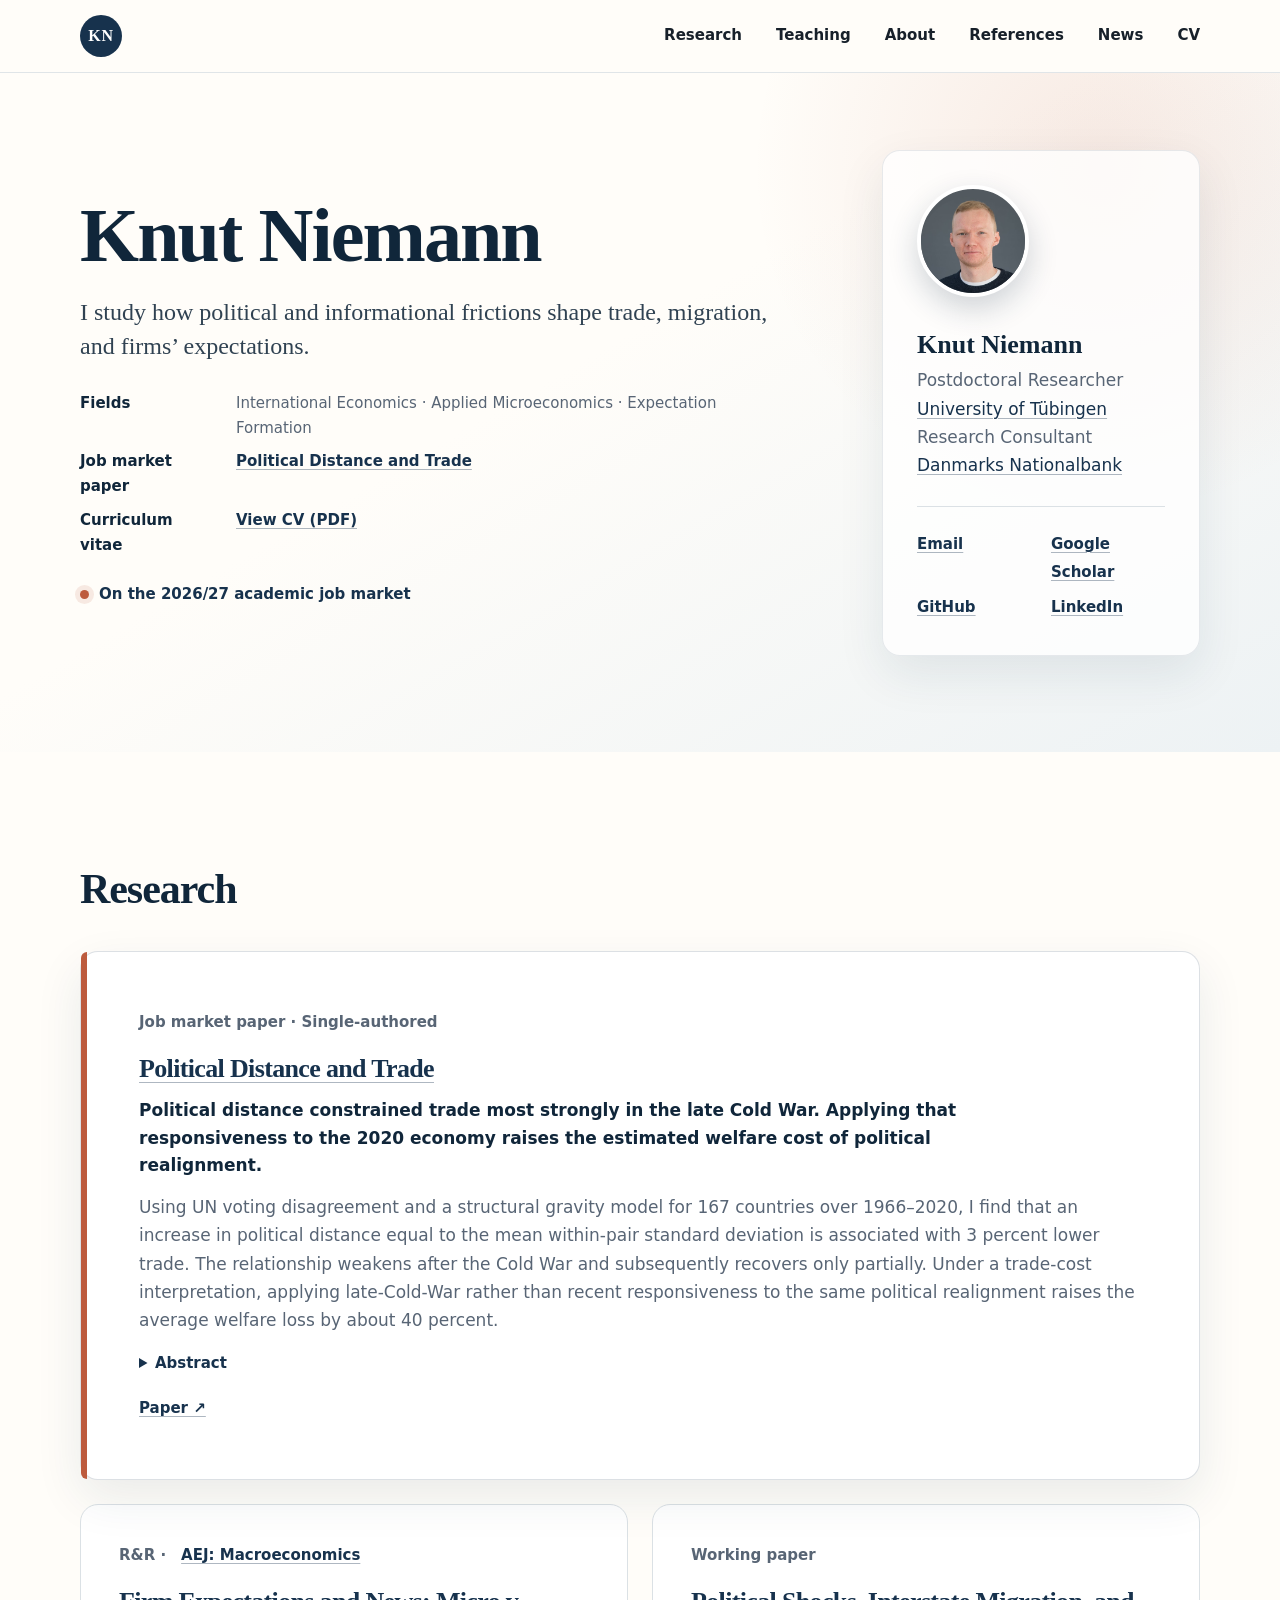
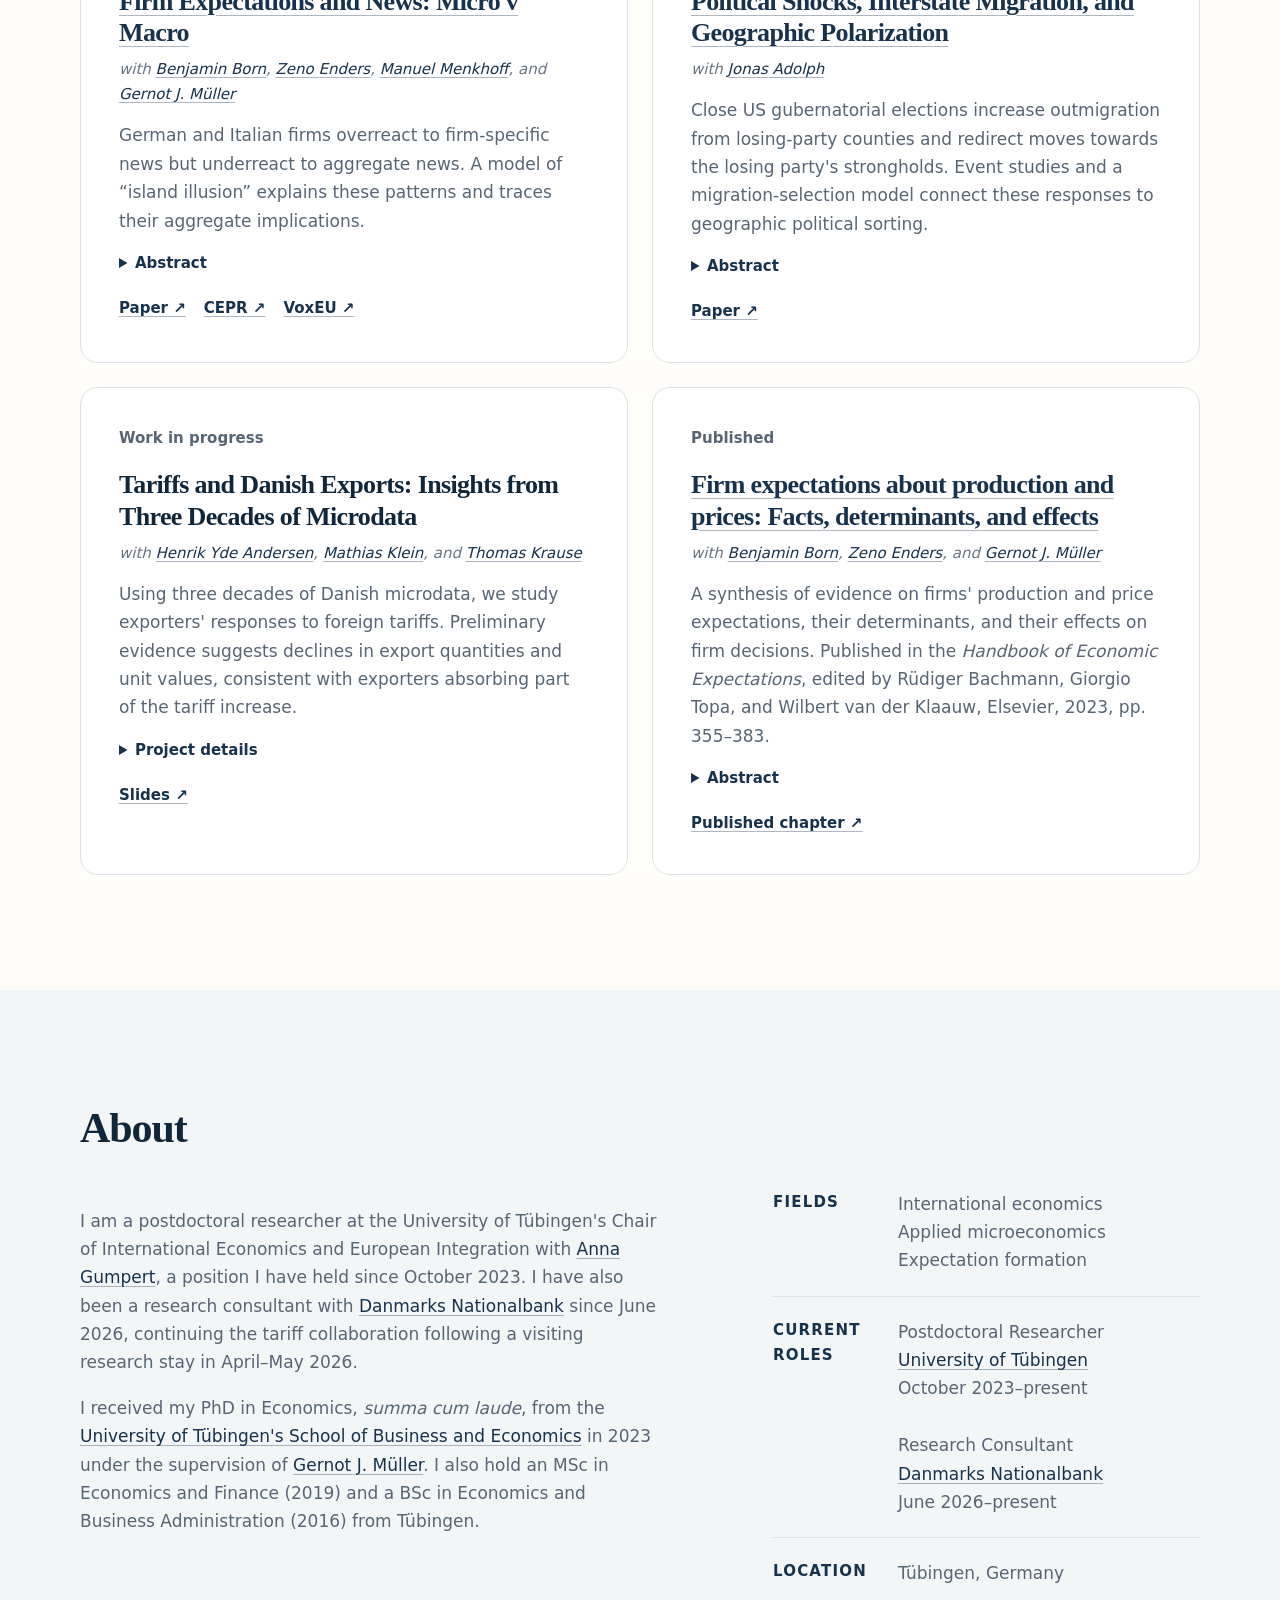
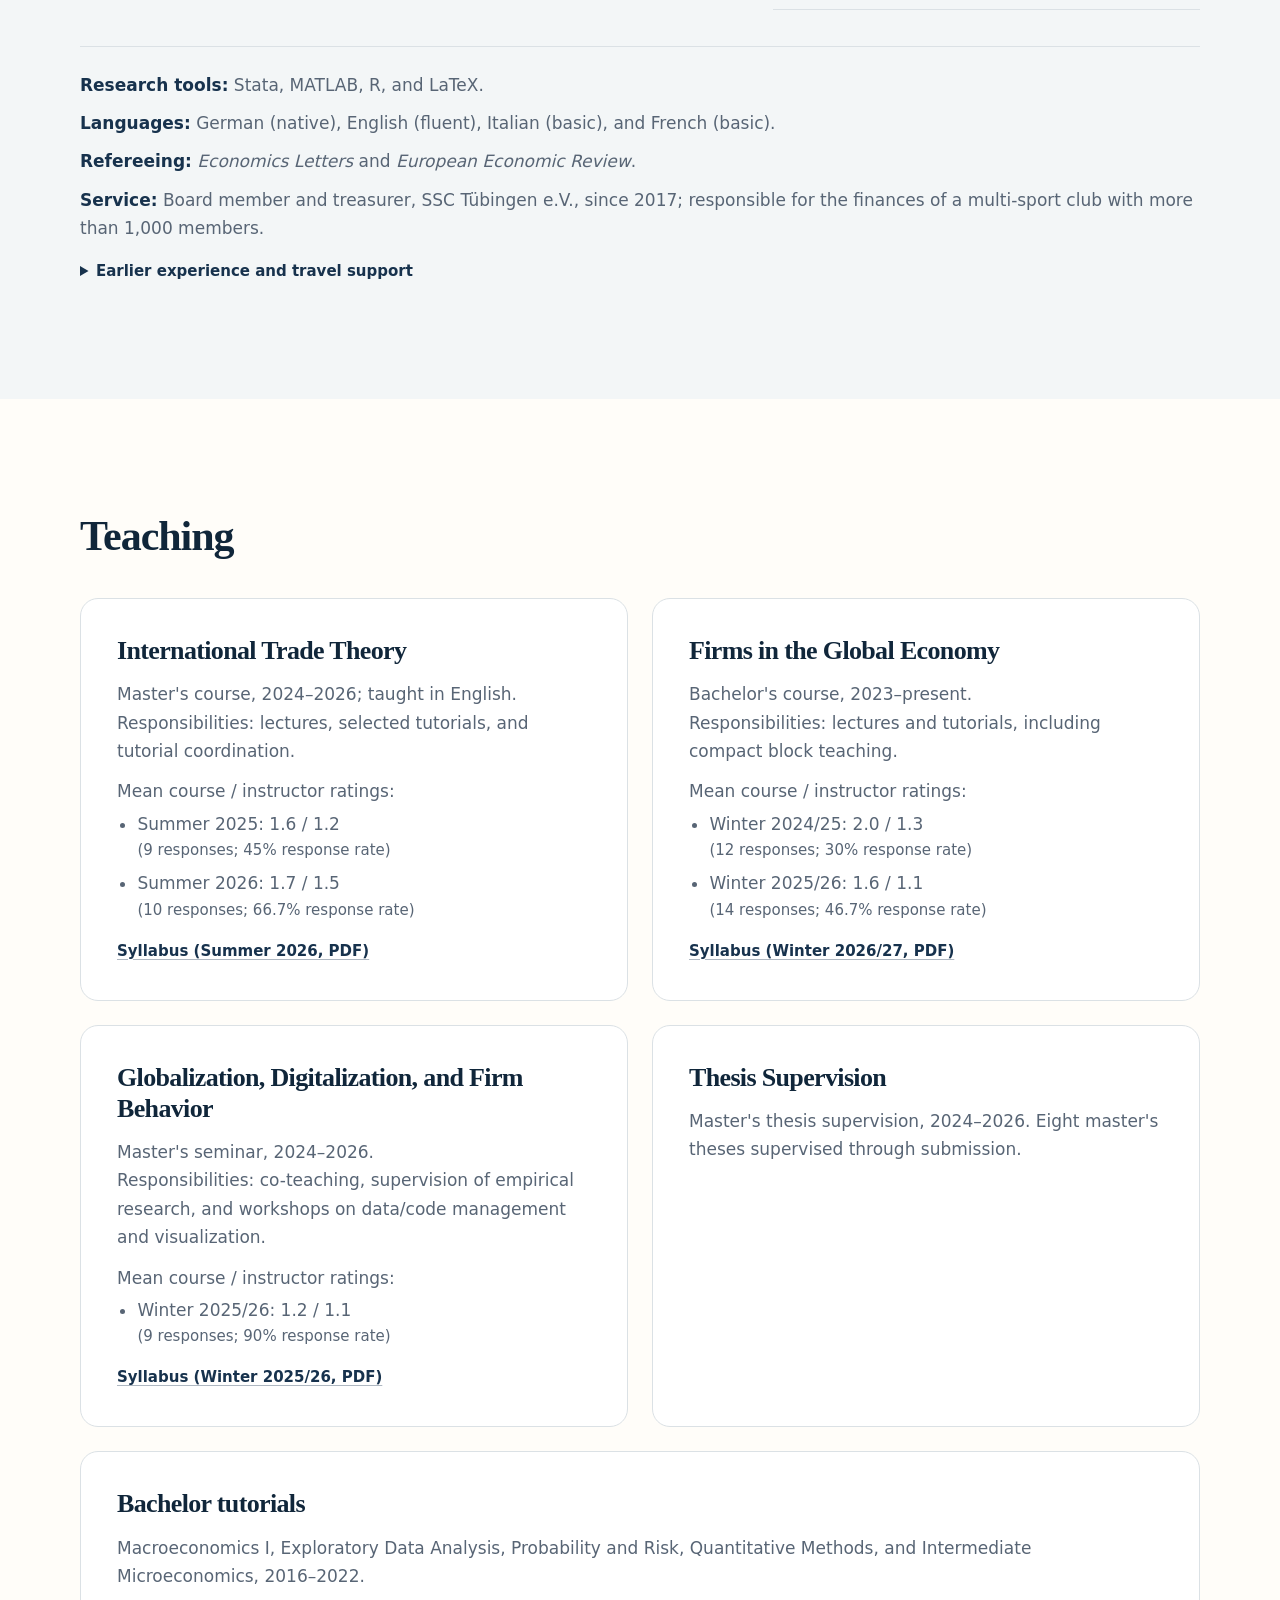
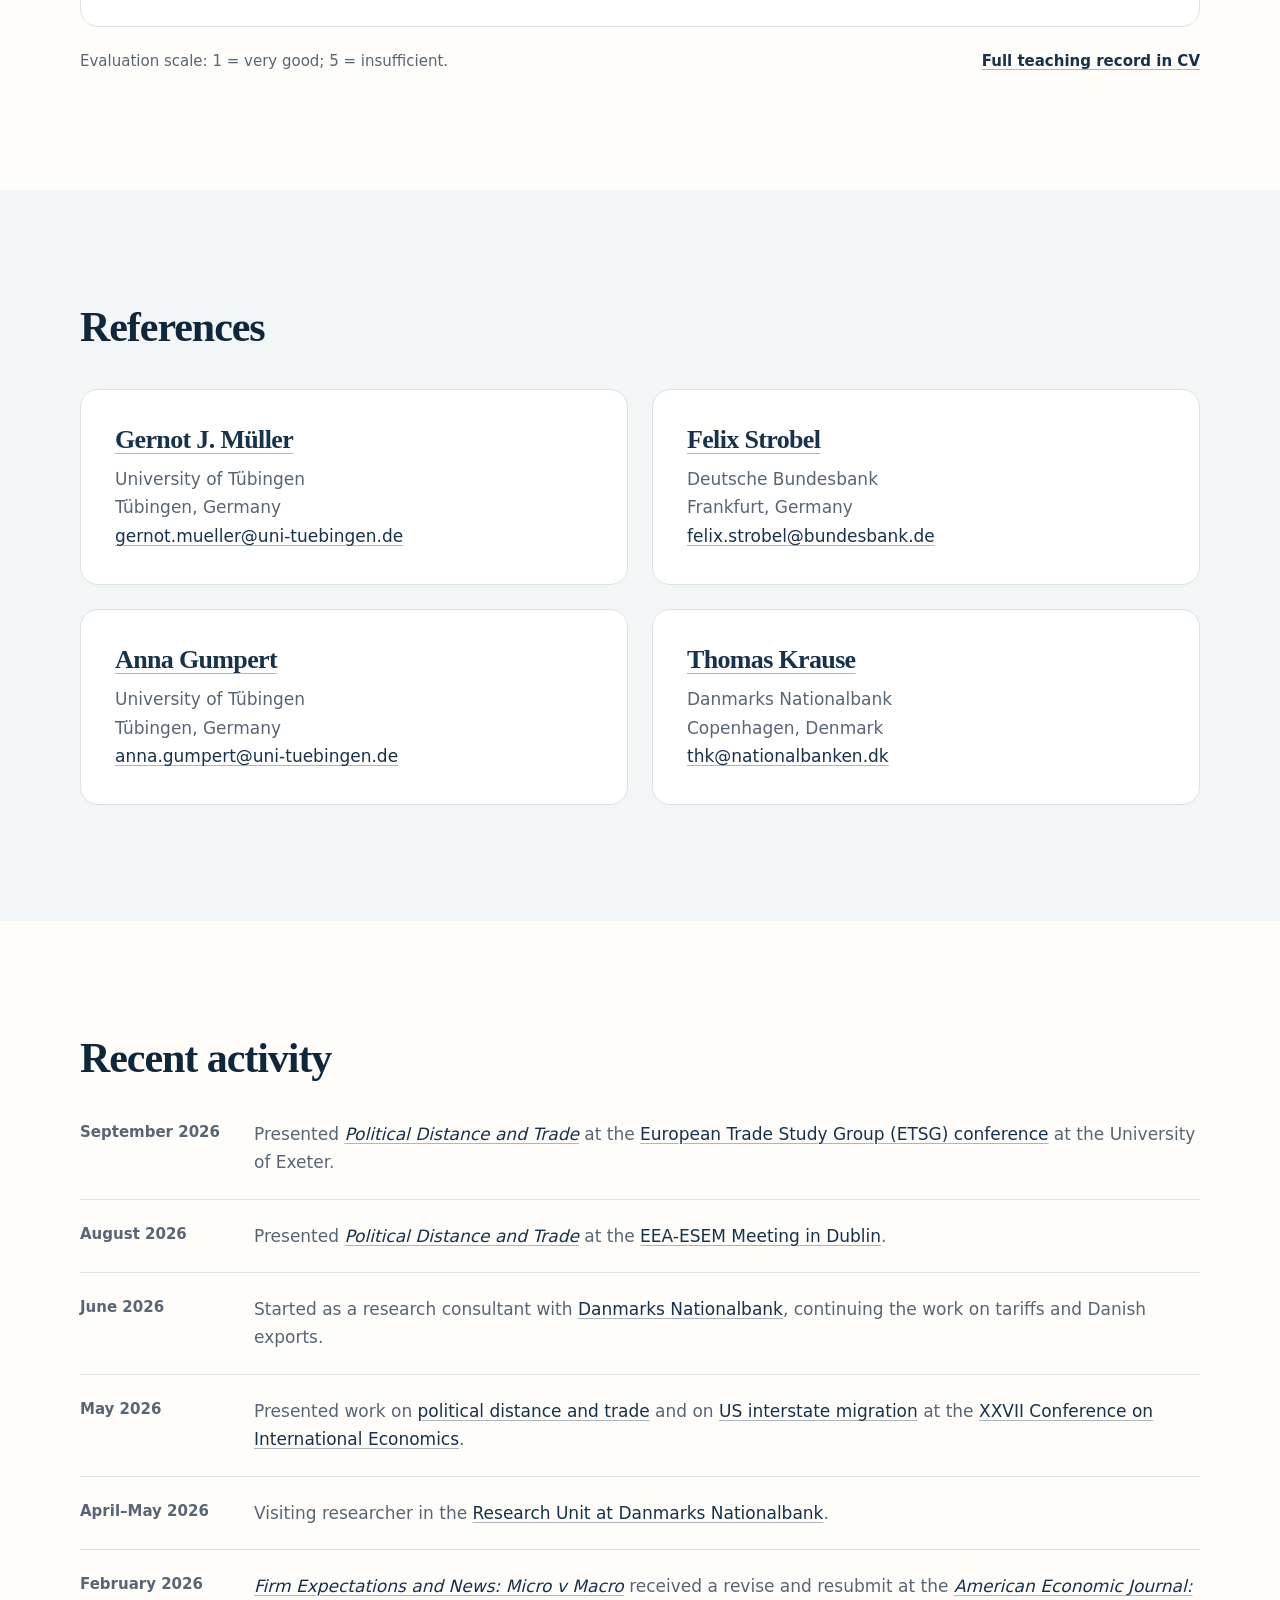
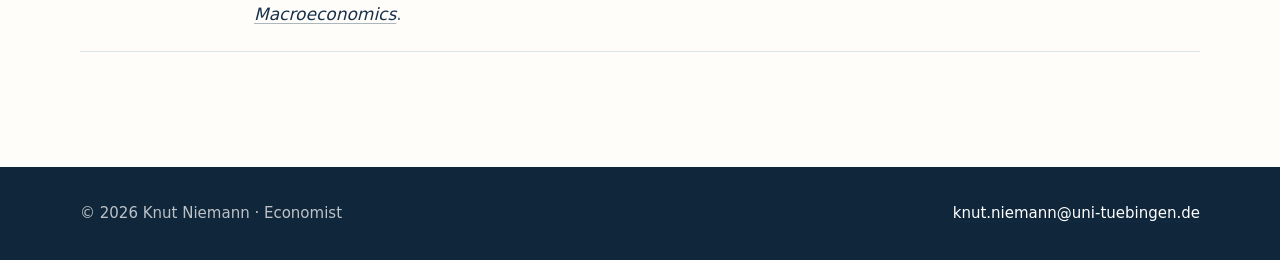
==== index.html @ 31305e12 "Unify body and secondary typography and soften heading scale" ====
<!doctype html>
<html lang="en">
<head>
  <meta charset="utf-8">
  <meta name="viewport" content="width=device-width, initial-scale=1">
  <meta name="description" content="Knut Niemann is an economist on the 2026/27 academic job market, working on international economics, applied microeconomics, and expectation formation.">
  <meta name="author" content="Knut Niemann">
  <meta name="theme-color" content="#17324d">
  <meta property="og:title" content="Knut Niemann — Economist">
  <meta property="og:description" content="Research in international economics, applied microeconomics, and expectation formation.">
  <meta property="og:type" content="website">
  <meta property="og:url" content="https://knutniemann.github.io/">
  <meta property="og:image" content="https://knutniemann.github.io/assets/portrait.jpg">
  <link rel="canonical" href="https://knutniemann.github.io/">
  <link rel="icon" href="assets/favicon.svg" type="image/svg+xml">
  <link rel="stylesheet" href="assets/styles.css?v=20261111-3">
  <title>Knut Niemann — Economist</title>
  <script type="application/ld+json">
  {
    "@context": "https://schema.org",
    "@type": "Person",
    "name": "Knut Niemann",
    "url": "https://knutniemann.github.io/",
    "image": "https://knutniemann.github.io/assets/portrait.jpg",
    "email": "mailto:knut.niemann@uni-tuebingen.de",
    "jobTitle": ["Postdoctoral Researcher in Economics", "Research Consultant"],
    "affiliation": [
      {
        "@type": "Organization",
        "name": "International Economics and European Integration, University of Tübingen",
        "url": "https://uni-tuebingen.de/fakultaeten/wirtschafts-und-sozialwissenschaftliche-fakultaet/faecher/fachbereich-wirtschaftswissenschaft/wirtschaftswissenschaft/lehrstuehle/volkswirtschaftslehre/international-economics-and-european-integration/home/"
      },
      {
        "@type": "Organization",
        "name": "Danmarks Nationalbank",
        "url": "https://www.nationalbanken.dk/en/research"
      }
    ],
    "sameAs": [
      "https://github.com/knutniemann",
      "https://scholar.google.de/citations?hl=en&user=AN74gNwAAAAJ",
      "https://www.linkedin.com/in/knut-niemann/"
    ]
  }
  </script>
</head>
<body>
  <a class="skip-link" href="#main">Skip to content</a>
  <header class="site-header">
    <div class="shell header-inner">
      <a class="wordmark" href="#top" aria-label="Knut Niemann, home">KN</a>
      <nav aria-label="Primary navigation">
        <a href="#research">Research</a>
        <a href="#teaching">Teaching</a>
        <a class="nav-secondary" href="#about">About</a>
        <a href="#references">References</a>
        <a class="nav-secondary" href="#news">News</a>
        <a href="files/Knut_Niemann_CV.pdf">CV</a>
      </nav>
    </div>
  </header>

  <main id="main">
    <section class="hero" id="top">
      <div class="shell hero-grid">
        <div class="hero-copy">
          <h1>Knut Niemann</h1>
          <p class="lead">I study how political and informational frictions shape trade, migration, and firms’ expectations.</p>
          <dl class="hero-details">
            <div><dt>Fields</dt><dd>International Economics · Applied Microeconomics · Expectation Formation</dd></div>
            <div><dt>Job market paper</dt><dd><a href="files/Political_Distance_and_Trade.pdf">Political Distance and Trade</a></dd></div>
            <div><dt>Curriculum vitae</dt><dd><a href="files/Knut_Niemann_CV.pdf">View CV (PDF)</a></dd></div>
          </dl>
          <p class="market-note"><span aria-hidden="true"></span> On the 2026/27 academic job market</p>
        </div>
        <aside class="contact-card" aria-label="Contact details">
          <img class="profile-photo" src="assets/portrait.jpg" alt="Portrait of Knut Niemann" width="1200" height="659">
          <div>
            <p class="contact-title">Knut Niemann</p>
            <p>Postdoctoral Researcher<br><a href="https://uni-tuebingen.de/en/">University of Tübingen</a><br>Research Consultant<br><a href="https://www.nationalbanken.dk/en/research">Danmarks Nationalbank</a></p>
          </div>
          <ul class="contact-links">
            <li><a href="mailto:knut.niemann@uni-tuebingen.de">Email</a></li>
            <li><a href="https://scholar.google.de/citations?hl=en&amp;user=AN74gNwAAAAJ">Google Scholar</a></li>
            <li><a href="https://github.com/knutniemann">GitHub</a></li>
            <li><a href="https://www.linkedin.com/in/knut-niemann/">LinkedIn</a></li>
          </ul>
        </aside>
      </div>
    </section>

    <section class="section" id="research">
      <div class="shell">
        <div class="section-heading">
          <h2>Research</h2>
        </div>
        <article class="paper paper-featured">
          <div class="paper-meta">Job market paper · Single-authored</div>
          <h3><a href="files/Political_Distance_and_Trade.pdf">Political Distance and Trade</a></h3>
          <p class="paper-result">Political distance constrained trade most strongly in the late Cold War. Applying that responsiveness to the 2020 economy raises the estimated welfare cost of political realignment.</p>
          <p>Using UN voting disagreement and a structural gravity model for 167 countries over 1966–2020, I find that an increase in political distance equal to the mean within-pair standard deviation is associated with 3 percent lower trade. The relationship weakens after the Cold War and subsequently recovers only partially. Under a trade-cost interpretation, applying late-Cold-War rather than recent responsiveness to the same political realignment raises the average welfare loss by about 40 percent.</p>
          <details class="paper-abstract">
            <summary>Abstract</summary>
            <p>Amid geopolitical tensions, I quantify how much political distance reduces trade and whether it depends on the geopolitical environment. Measuring political distance by UN General Assembly voting disagreement, I estimate a structural gravity model for 167 countries over 1966–2020. A one-standard-deviation increase in political distance within a country pair is associated with 3 percent lower trade, a quarter of a regional trade agreement's effect. This response is delayed rather than anticipatory, consistent with a causal interpretation. The responsiveness peaked in the late Cold War, was weak and insignificant during 1995–2007, and strengthened again by 2016–2020 without reaching its peak. Under a trade-cost interpretation, I assess the welfare effects of continued political realignment by imposing 1962 political distances in 2020. This brings some countries closer and pushes others apart. With 2016–2020 trade responsiveness, average welfare is half a percent lower; all else equal, late-Cold-War responsiveness increases the loss by almost half.</p>
          </details>
          <div class="paper-links">
            <a href="files/Political_Distance_and_Trade.pdf">Paper</a>
          </div>
        </article>
        <div class="paper-grid">
          <article class="paper">
            <div class="paper-meta">R&amp;R · <a href="https://www.aeaweb.org/journals/mac">AEJ: Macroeconomics</a></div>
            <h3><a href="files/Firm_Expectations_and_News_Micro_v_Macro.pdf">Firm Expectations and News: Micro v Macro</a></h3>
            <p class="coauthors">with <a href="https://www.benjaminborn.de/">Benjamin Born</a>, <a href="https://www.awi.uni-heidelberg.de/de/professuren/wirtschaftspolitik/team/prof-dr-zeno-enders">Zeno Enders</a>, <a href="https://sites.google.com/view/manuelmenkhoff">Manuel Menkhoff</a>, and <a href="https://sites.google.com/site/muellergernot">Gernot J. Müller</a></p>
            <p>German and Italian firms overreact to firm-specific news but underreact to aggregate news. A model of “island illusion” explains these patterns and traces their aggregate implications.</p>
            <details class="paper-abstract">
              <summary>Abstract</summary>
              <p>To shed light on the expectation formation of firms, we use firm-level data and examine how expectations adjust to news. We classify news as either micro (firm-specific developments) or macro (information about the aggregate economy). Analyzing survey data from Italian and German firms, we consistently find that expectations overreact to micro news but underreact to macro news. Our empirical specification is based on a stylized model of ‘island illusion,’ because of which firms systematically underestimate the importance of aggregate developments for their own performance. This illusion has aggregate implications, which we derive by embedding it into the canonical noisy-information model.</p>
            </details>
            <div class="paper-links">
              <a href="files/Firm_Expectations_and_News_Micro_v_Macro.pdf">Paper</a>
              <a href="https://cepr.org/publications/dp17768">CEPR</a>
              <a href="https://cepr.org/voxeu/columns/island-illusion-how-firms-react-news">VoxEU</a>
            </div>
          </article>
          <article class="paper">
            <div class="paper-meta">Working paper</div>
            <h3><a href="files/Political_Shocks_Interstate_Migration_and_Geographic_Polarization.pdf">Political Shocks, Interstate Migration, and Geographic Polarization</a></h3>
            <p class="coauthors">with <a href="https://uni-tuebingen.de/fakultaeten/wirtschafts-und-sozialwissenschaftliche-fakultaet/faecher/fachbereich-wirtschaftswissenschaft/wirtschaftswissenschaft/lehrstuehle/volkswirtschaftslehre/international-macroeconomics-and-finance/team/">Jonas Adolph</a></p>
            <p>Close US gubernatorial elections increase outmigration from losing-party counties and redirect moves towards the losing party's strongholds. Event studies and a migration-selection model connect these responses to geographic political sorting.</p>
            <details class="paper-abstract">
              <summary>Abstract</summary>
              <p>Geographic political sorting has intensified in the United States, raising the question whether political events shape internal migration in ways that reinforce it. Combining annual county-to-county Internal Revenue Service migration flows with 45 U.S. gubernatorial elections decided by less than five percentage points between 1994 and 2014, we compare locally losing and winning counties in stacked event studies. During the first five post-election years, outmigration from losing counties rises by 3.21 percent relative to winning counties. Conditional on total departures and destination shocks, migration from losing counties shifts by 4.02 percent toward strongholds of the losing party relative to winner-party strongholds. The increase in outmigration is concentrated in races with large candidate-ideology gaps, consistent with larger political shocks moving more residents across the migration threshold. A migration-selection model rationalizes both margins, while gravity estimates showing less migration between politically distant states provide corroborating evidence. Together, the results show that political events can redirect internal migration in a direction consistent with greater geographic sorting.</p>
            </details>
            <div class="paper-links"><a href="files/Political_Shocks_Interstate_Migration_and_Geographic_Polarization.pdf">Paper</a></div>
          </article>
          <article class="paper">
            <div class="paper-meta">Work in progress</div>
            <h3>Tariffs and Danish Exports: Insights from Three Decades of Microdata</h3>
            <p class="coauthors">with <a href="https://sites.google.com/view/henrikydeandersen/home">Henrik Yde Andersen</a>, <a href="https://sites.google.com/site/mathiaswklein/home">Mathias Klein</a>, and <a href="https://sites.google.com/site/thomaskrauseresearch/">Thomas Krause</a></p>
            <p>Using three decades of Danish microdata, we study exporters' responses to foreign tariffs. Preliminary evidence suggests declines in export quantities and unit values, consistent with exporters absorbing part of the tariff increase.</p>
            <details class="paper-abstract">
              <summary>Project details</summary>
              <p>How do exporters in a small open economy respond to foreign tariff changes? We link Danish customs records, firm balance sheets, and destination-specific tariffs from 1993 to 2021. Comparing the same firm's exports of a product across destinations, we use local projections to trace adjustments in export revenues, quantities, and unit values. Preliminary results suggest that higher foreign tariffs reduce both quantities and export unit values, consistent with exporters absorbing part of the tariff increase. We also examine employment, investment, and destination diversification, with initial evidence pointing to limited domestic adjustment and possible expansion into additional markets.</p>
            </details>
            <div class="paper-links"><a href="files/Tariffs_and_Danish_Exports_Slides.pdf">Slides</a></div>
          </article>
          <article class="paper">
            <div class="paper-meta">Published</div>
            <h3><a href="https://www.sciencedirect.com/science/chapter/edited-volume/abs/pii/B9780128229279000197">Firm expectations about production and prices: Facts, determinants, and effects</a></h3>
            <p class="coauthors">with <a href="https://www.benjaminborn.de/">Benjamin Born</a>, <a href="https://www.awi.uni-heidelberg.de/de/professuren/wirtschaftspolitik/team/prof-dr-zeno-enders">Zeno Enders</a>, and <a href="https://sites.google.com/site/muellergernot">Gernot J. Müller</a></p>
            <p>A synthesis of evidence on firms' production and price expectations, their determinants, and their effects on firm decisions. Published in the <em>Handbook of Economic Expectations</em>, edited by Rüdiger Bachmann, Giorgio Topa, and Wilbert van der Klaauw, Elsevier, 2023, pp. 355–383.</p>
            <details class="paper-abstract">
              <summary>Abstract</summary>
              <p>This chapter revisits survey evidence about firm expectations, with a particular focus on firms' production and prices. We aim at synthesizing the evidence established on the basis of various firm surveys from different countries. We complement our discussion of existing work with new evidence based on the ifo Survey of German firms. This allows us, first, to put together five stylized facts regarding firm expectations and expectation errors. In addition, we present new evidence regarding the stickiness of firm expectations. Second, we use the same data set to revisit key results regarding the formation of firm expectations. Firm expectations react strongly to firm-specific developments, whereas aggregate variables are less important. Third, we summarize the evidence on how firm expectations drive firm decisions.</p>
            </details>
            <div class="paper-links"><a href="https://www.sciencedirect.com/science/chapter/edited-volume/abs/pii/B9780128229279000197">Published chapter</a></div>
          </article>
        </div>
      </div>
    </section>

    <section class="section section-tinted" id="about">
      <div class="shell">
        <div class="section-heading">
          <h2>About</h2>
        </div>
        <div class="about-grid">
          <div>
            <p>I am a postdoctoral researcher at the University of Tübingen's Chair of International Economics and European Integration with <a href="https://annagumpert.wordpress.com/">Anna Gumpert</a>, a position I have held since October 2023. I have also been a research consultant with <a href="https://www.nationalbanken.dk/en/research">Danmarks Nationalbank</a> since June 2026, continuing the tariff collaboration following a visiting research stay in April–May 2026.</p>
            <p>I received my PhD in Economics, <em>summa cum laude</em>, from the <a href="https://uni-tuebingen.de/en/faculties/faculty-of-economics-and-social-sciences/subjects/school-of-business-and-economics/school-of-business-and-economics/business-and-economics/">University of Tübingen's School of Business and Economics</a> in 2023 under the supervision of <a href="https://sites.google.com/site/muellergernot">Gernot J. Müller</a>. I also hold an MSc in Economics and Finance (2019) and a BSc in Economics and Business Administration (2016) from Tübingen.</p>
          </div>
          <dl class="facts">
            <div><dt>Fields</dt><dd>International economics<br>Applied microeconomics<br>Expectation formation</dd></div>
            <div><dt>Current roles</dt><dd>Postdoctoral Researcher<br><a href="https://uni-tuebingen.de/en/">University of Tübingen</a><br>October 2023–present<br><br>Research Consultant<br><a href="https://www.nationalbanken.dk/en/research">Danmarks Nationalbank</a><br>June 2026–present</dd></div>
            <div><dt>Location</dt><dd>Tübingen, Germany</dd></div>
          </dl>
        </div>
        <div class="profile-details">
          <p><strong>Research tools:</strong> Stata, MATLAB, R, and LaTeX.</p>
          <p><strong>Languages:</strong> German (native), English (fluent), Italian (basic), and French (basic).</p>
          <p><strong>Refereeing:</strong> <em>Economics Letters</em> and <em>European Economic Review</em>.</p>
          <p><strong>Service:</strong> Board member and treasurer, SSC Tübingen e.V., since 2017; responsible for the finances of a multi-sport club with more than 1,000 members.</p>
          <details class="background-details">
            <summary>Earlier experience and travel support</summary>
            <ul>
              <li>Internship, Directorate General Economics, Deutsche Bundesbank, Frankfurt, May–September 2022.</li>
              <li>Research internship, Institute for Applied Economic Research (IAW), Tübingen, March–June 2016.</li>
              <li>Visiting student, University of Massachusetts Amherst, September 2014–May 2015.</li>
              <li>Conference travel support, Friedrich-List-Stiftung, 2026, for the XXVII Conference on International Economics.</li>
            </ul>
          </details>
        </div>
      </div>
    </section>

    <section class="section" id="teaching">
      <div class="shell">
        <div class="section-heading">
          <h2>Teaching</h2>
        </div>
        <div class="teaching-grid">
          <article class="teaching-card">
            <h3>International Trade Theory</h3>
            <p>Master's course, 2024–2026; taught in English.<br>Responsibilities: lectures, selected tutorials, and tutorial coordination.</p>
            <p class="evaluation-label">Mean course / instructor ratings:</p>
            <ul class="evaluation-results">
              <li>Summer 2025: 1.6 / 1.2 <span class="evaluation-context">(9 responses; 45% response rate)</span></li>
              <li>Summer 2026: 1.7 / 1.5 <span class="evaluation-context">(10 responses; 66.7% response rate)</span></li>
            </ul>
            <p class="course-material"><a href="files/E421____International_Trade_Theory_ST_2026-62.pdf">Syllabus (Summer 2026, PDF)</a></p>
          </article>
          <article class="teaching-card">
            <h3>Firms in the Global Economy</h3>
            <p>Bachelor's course, 2023–present.<br>Responsibilities: lectures and tutorials, including compact block teaching.</p>
            <p class="evaluation-label">Mean course / instructor ratings:</p>
            <ul class="evaluation-results">
              <li>Winter 2024/25: 2.0 / 1.3 <span class="evaluation-context">(12 responses; 30% response rate)</span></li>
              <li>Winter 2025/26: 1.6 / 1.1 <span class="evaluation-context">(14 responses; 46.7% response rate)</span></li>
            </ul>
            <p class="course-material"><a href="files/E323____Firms_in_the_Global_Economy_WT_2627-2.pdf">Syllabus (Winter 2026/27, PDF)</a></p>
          </article>
          <article class="teaching-card">
            <h3>Globalization, Digitalization, and Firm Behavior</h3>
            <p>Master's seminar, 2024–2026.<br>Responsibilities: co-teaching, supervision of empirical research, and workshops on data/code management and visualization.</p>
            <p class="evaluation-label">Mean course / instructor ratings:</p>
            <ul class="evaluation-results">
              <li>Winter 2025/26: 1.2 / 1.1 <span class="evaluation-context">(9 responses; 90% response rate)</span></li>
            </ul>
            <p class="course-material"><a href="files/E520_Master_Seminar_WT_2526-23.pdf">Syllabus (Winter 2025/26, PDF)</a></p>
          </article>
          <article class="teaching-card">
            <h3>Thesis Supervision</h3>
            <p>Master's thesis supervision, 2024–2026. Eight master's theses supervised through submission.</p>
          </article>
          <article class="teaching-card teaching-card-wide">
            <h3>Bachelor tutorials</h3>
            <p>Macroeconomics I, Exploratory Data Analysis, Probability and Risk, Quantitative Methods, and Intermediate Microeconomics, 2016–2022.</p>
          </article>
        </div>
        <div class="teaching-footer">
          <p>Evaluation scale: 1 = very good; 5 = insufficient.</p>
          <a href="files/Knut_Niemann_CV.pdf">Full teaching record in CV</a>
        </div>
      </div>
    </section>

    <section class="section section-tinted" id="references">
      <div class="shell">
        <div class="section-heading">
          <h2>References</h2>
        </div>
        <div class="references-grid">
          <article class="reference-card">
            <h3><a href="https://sites.google.com/site/muellergernot">Gernot J. Müller</a></h3>
            <p>University of Tübingen<br>Tübingen, Germany<br><a href="mailto:gernot.mueller@uni-tuebingen.de">gernot.mueller@uni-tuebingen.de</a></p>
          </article>
          <article class="reference-card">
            <h3><a href="https://sites.google.com/view/felix-strobel">Felix Strobel</a></h3>
            <p>Deutsche Bundesbank<br>Frankfurt, Germany<br><a href="mailto:felix.strobel@bundesbank.de">felix.strobel@bundesbank.de</a></p>
          </article>
          <article class="reference-card">
            <h3><a href="https://annagumpert.wordpress.com/">Anna Gumpert</a></h3>
            <p>University of Tübingen<br>Tübingen, Germany<br><a href="mailto:anna.gumpert@uni-tuebingen.de">anna.gumpert@uni-tuebingen.de</a></p>
          </article>
          <article class="reference-card">
            <h3><a href="https://sites.google.com/site/thomaskrauseresearch/">Thomas Krause</a></h3>
            <p>Danmarks Nationalbank<br>Copenhagen, Denmark<br><a href="mailto:thk@nationalbanken.dk">thk@nationalbanken.dk</a></p>
          </article>
        </div>
      </div>
    </section>

    <section class="section" id="news">
      <div class="shell news-layout">
        <div class="section-heading">
          <h2>Recent activity</h2>
        </div>
        <ol class="timeline">
          <li><time datetime="2026-09">September 2026</time><p>Presented <a href="files/Political_Distance_and_Trade.pdf"><em>Political Distance and Trade</em></a> at the <a href="https://etsg.org/conferences/etsg-2026-exeter/">European Trade Study Group (ETSG) conference</a> at the University of Exeter.</p></li>
          <li><time datetime="2026-08">August 2026</time><p>Presented <a href="files/Political_Distance_and_Trade.pdf"><em>Political Distance and Trade</em></a> at the <a href="https://www.econometricsociety.org/regional-activities/schedule/2026/08/17/2026-European-Summer-Meeting-ESEM-Dublin-Ireland">EEA-ESEM Meeting in Dublin</a>.</p></li>
          <li><time datetime="2026-06">June 2026</time><p>Started as a research consultant with <a href="https://www.nationalbanken.dk/en/research">Danmarks Nationalbank</a>, continuing the work on tariffs and Danish exports.</p></li>
          <li><time datetime="2026-05">May 2026</time><p>Presented work on <a href="files/Political_Distance_and_Trade.pdf">political distance and trade</a> and on <a href="files/Political_Shocks_Interstate_Migration_and_Geographic_Polarization.pdf">US interstate migration</a> at the <a href="https://aeefi.com/en/cie/">XXVII Conference on International Economics</a>.</p></li>
          <li><time datetime="2026-04">April–May 2026</time><p>Visiting researcher in the <a href="https://www.nationalbanken.dk/en/research">Research Unit at Danmarks Nationalbank</a>.</p></li>
          <li><time datetime="2026-02">February 2026</time><p><a href="files/Firm_Expectations_and_News_Micro_v_Macro.pdf"><em>Firm Expectations and News: Micro v Macro</em></a> received a revise and resubmit at the <a href="https://www.aeaweb.org/journals/mac"><em>American Economic Journal: Macroeconomics</em></a>.</p></li>
        </ol>
      </div>
    </section>
  </main>

  <footer>
    <div class="shell footer-inner">
      <p>© 2026 Knut Niemann · Economist</p>
      <p><a href="mailto:knut.niemann@uni-tuebingen.de">knut.niemann@uni-tuebingen.de</a></p>
    </div>
  </footer>
</body>
</html>
---- assets/styles.css ----
:root {
  --ink: #17202a;
  --muted: #586575;
  --navy: #17324d;
  --navy-deep: #10263a;
  --accent: #bd5b3d;
  --accent-soft: #f5e8e1;
  --paper: #fffdf9;
  --tint: #f3f6f7;
  --line: #dbe1e5;
  --white: #ffffff;
  --shadow: 0 18px 48px rgba(23, 50, 77, 0.09);
  --radius: 18px;
  --shell: 1120px;
  --text-body: 1.0625rem;
  --text-small: 0.9375rem;
  --text-heading: clamp(1.375rem, 2.2vw, 1.625rem);
}

* { box-sizing: border-box; }
html { scroll-behavior: smooth; }
section[id] { scroll-margin-top: 92px; }
body {
  margin: 0;
  color: var(--ink);
  background: var(--paper);
  font-family: Inter, ui-sans-serif, system-ui, -apple-system, BlinkMacSystemFont, "Segoe UI", sans-serif;
  font-size: var(--text-body);
  line-height: 1.67;
  text-rendering: optimizeLegibility;
}

a {
  color: var(--navy);
  text-decoration-color: rgba(23, 50, 77, 0.35);
  text-underline-offset: 0.18em;
  text-decoration-thickness: 1px;
}
a:hover { color: var(--accent); text-decoration-color: currentColor; }
a:focus-visible { outline: 3px solid rgba(189, 91, 61, 0.4); outline-offset: 4px; border-radius: 3px; }
.shell { width: min(calc(100% - 40px), var(--shell)); margin-inline: auto; }
.skip-link {
  position: fixed;
  top: 10px;
  left: 10px;
  z-index: 100;
  padding: 10px 14px;
  color: var(--white);
  background: var(--navy);
  transform: translateY(-160%);
}
.skip-link:focus { transform: translateY(0); }
.site-header {
  position: sticky;
  top: 0;
  z-index: 10;
  border-bottom: 1px solid rgba(219, 225, 229, 0.85);
  background: rgba(255, 253, 249, 0.92);
  backdrop-filter: blur(14px);
}
.header-inner, .footer-inner { display: flex; align-items: center; justify-content: space-between; }
.header-inner { min-height: 72px; }
.wordmark {
  display: grid;
  width: 42px;
  height: 42px;
  place-items: center;
  color: var(--white);
  background: var(--navy);
  border-radius: 50%;
  font-family: Georgia, "Times New Roman", serif;
  font-size: 16px;
  font-weight: 700;
  letter-spacing: 0.04em;
  text-decoration: none;
}
.site-header nav { display: flex; gap: clamp(16px, 3vw, 34px); }
.site-header nav a { color: var(--ink); font-size: var(--text-small); font-weight: 650; text-decoration: none; }
.site-header nav a:hover { color: var(--accent); }

.hero {
  overflow: hidden;
  padding: clamp(60px, 6vw, 80px) 0 clamp(72px, 8vw, 96px);
  background: radial-gradient(circle at 86% 14%, rgba(189, 91, 61, 0.12), transparent 28%), linear-gradient(150deg, #fffdf9 44%, #edf2f4 100%);
}
.hero-grid {
  display: grid;
  grid-template-columns: minmax(0, 1.65fr) minmax(280px, 0.75fr);
  gap: clamp(44px, 8vw, 110px);
  align-items: center;
}
h1, h2, h3 {
  margin-top: 0;
  color: var(--navy-deep);
  font-family: Georgia, "Times New Roman", serif;
  font-weight: 600;
  letter-spacing: -0.025em;
}
h1 { margin-bottom: 24px; font-size: clamp(3rem, 7vw, 4.75rem); line-height: 0.95; }
h2 { margin-bottom: 28px; font-size: clamp(2rem, 4vw, 2.625rem); line-height: 1.05; }
h3 { margin-bottom: 13px; font-size: var(--text-heading); line-height: 1.2; }
.lead {
  max-width: 780px;
  margin: 0 0 24px;
  color: #304252;
  font-family: Georgia, "Times New Roman", serif;
  font-size: clamp(1.25rem, 2.2vw, 1.5rem);
  line-height: 1.42;
}
.hero-details { margin: 0 0 20px; }
.hero-details div { display: grid; grid-template-columns: 140px minmax(0, 1fr); gap: 16px; padding: 4px 0; }
.hero-details dt { color: var(--navy-deep); font-size: var(--text-small); font-weight: 800; }
.hero-details dd { margin: 0; color: var(--muted); font-size: var(--text-small); }
.hero-details a { font-weight: 700; }
.market-note { display: flex; align-items: center; gap: 10px; margin: 0; color: var(--navy); font-size: var(--text-small); font-weight: 700; }
.market-note span { width: 9px; height: 9px; background: var(--accent); border-radius: 50%; box-shadow: 0 0 0 5px rgba(189, 91, 61, 0.12); }
.contact-card {
  position: relative;
  padding: 34px;
  border: 1px solid rgba(23, 50, 77, 0.1);
  background: rgba(255, 255, 255, 0.78);
  border-radius: var(--radius);
  box-shadow: var(--shadow);
}
.profile-photo {
  display: block;
  width: 112px;
  height: 112px;
  margin-bottom: 26px;
  padding-top: 7px;
  border: 4px solid var(--white);
  background: #52595f;
  border-radius: 50%;
  object-fit: cover;
  object-position: 86% center;
  box-shadow: 0 12px 30px rgba(23, 50, 77, 0.2);
}
.contact-card p { margin: 0; color: var(--muted); }
.contact-title { color: var(--navy-deep) !important; font-family: Georgia, "Times New Roman", serif; font-size: var(--text-heading); font-weight: 700; }
.contact-links {
  display: grid;
  grid-template-columns: 1fr 1fr;
  gap: 7px 20px;
  margin: 26px 0 0;
  padding: 22px 0 0;
  border-top: 1px solid var(--line);
  list-style: none;
}
.contact-links a { font-size: var(--text-small); font-weight: 700; }

.section { padding: clamp(76px, 9vw, 116px) 0; }
.section-heading { margin-bottom: 40px; }
.section-heading h2 { margin-bottom: 0; }
.paper { padding: clamp(25px, 3.2vw, 38px); border: 1px solid var(--line); background: var(--white); border-radius: var(--radius); }
.paper-featured {
  position: relative;
  margin-bottom: 24px;
  padding: clamp(32px, 5vw, 58px);
  border-color: rgba(23, 50, 77, 0.15);
  box-shadow: var(--shadow);
}
.paper-featured::before { position: absolute; top: 0; bottom: 0; left: 0; width: 6px; background: var(--accent); border-radius: var(--radius) 0 0 var(--radius); content: ""; }
.paper-meta { display: flex; flex-wrap: wrap; gap: 10px 15px; align-items: center; margin-bottom: 18px; color: var(--muted); font-size: var(--text-small); font-weight: 700; }
.paper p { margin: 0 0 14px; color: var(--muted); }
.paper .paper-result { max-width: 900px; color: var(--navy-deep); font-size: inherit; font-weight: 600; line-height: 1.6; }
.paper .coauthors { margin-top: -4px; color: #6a7480; font-size: var(--text-small); font-style: italic; }
.paper-abstract { margin-top: 16px; }
summary { color: var(--navy); cursor: pointer; font-size: var(--text-small); font-weight: 700; }
summary:focus-visible { outline: 3px solid rgba(189, 91, 61, 0.4); outline-offset: 4px; border-radius: 3px; }
.paper-abstract[open] summary { margin-bottom: 12px; }
.paper-abstract p { font-size: inherit; }
.paper-links { display: flex; flex-wrap: wrap; gap: 18px; margin-top: 20px; }
.paper-links a { font-size: var(--text-small); font-weight: 800; }
.paper-links a::after { content: " ↗"; }
.paper-grid { display: grid; grid-template-columns: repeat(2, minmax(0, 1fr)); gap: 24px; }

.section-tinted { background: var(--tint); }
.about-grid { display: grid; grid-template-columns: minmax(0, 1.15fr) minmax(320px, 0.85fr); gap: clamp(48px, 9vw, 120px); align-items: start; }
.about-grid p { max-width: 680px; color: var(--muted); font-size: inherit; }
.facts { margin: 0; }
.facts div { display: grid; grid-template-columns: 105px minmax(0, 1fr); gap: 20px; padding: 21px 0; border-bottom: 1px solid var(--line); }
.facts div:first-child { padding-top: 0; }
.facts dt { color: var(--navy); font-size: var(--text-small); font-weight: 800; letter-spacing: 0.08em; text-transform: uppercase; }
.facts dd { margin: 0; color: var(--muted); }
.profile-details { margin-top: 36px; padding-top: 24px; border-top: 1px solid var(--line); color: var(--muted); }
.profile-details p { margin: 0 0 10px; }
.profile-details strong { color: var(--navy); }
.background-details { margin-top: 16px; }
.background-details ul { margin: 12px 0 0; padding-left: 1.2em; }
.background-details li + li { margin-top: 8px; }

.teaching-grid { display: grid; grid-template-columns: repeat(2, minmax(0, 1fr)); gap: 24px; }
.teaching-card { display: flex; flex-direction: column; padding: clamp(25px, 3.2vw, 36px); border: 1px solid var(--line); background: var(--white); border-radius: var(--radius); }
.teaching-card h3 { margin-bottom: 14px; font-size: var(--text-heading); }
.teaching-card p { margin: 0; color: var(--muted); }
.teaching-card .evaluation-label { margin-top: 12px; }
.teaching-card .course-material { margin-top: auto; padding-top: 16px; font-size: var(--text-small); }
.course-material a { font-weight: 700; }
.evaluation-results { margin: 4px 0 0; padding-left: 1.2em; color: var(--muted); }
.evaluation-results li + li { margin-top: 6px; }
.evaluation-context { display: block; font-size: var(--text-small); }
.teaching-card-wide { grid-column: 1 / -1; }
.teaching-footer { display: flex; align-items: center; justify-content: space-between; gap: 24px; margin-top: 22px; color: var(--muted); font-size: var(--text-small); }
.teaching-footer p { margin: 0; }
.teaching-footer a { font-weight: 800; }

.references-grid { display: grid; grid-template-columns: repeat(2, minmax(0, 1fr)); gap: 24px; }
.reference-card { padding: clamp(25px, 3vw, 34px); border: 1px solid var(--line); background: var(--white); border-radius: var(--radius); }
.reference-card h3 { margin-bottom: 10px; font-size: var(--text-heading); }
.reference-card p { margin: 0; color: var(--muted); }
.reference-card a { overflow-wrap: anywhere; }

.news-layout { display: block; }
.timeline { margin: 0; padding: 0; list-style: none; }
.timeline li { display: grid; grid-template-columns: 150px 1fr; gap: 24px; padding: 22px 0; border-bottom: 1px solid var(--line); }
.timeline li:first-child { padding-top: 0; }
.timeline time { color: var(--muted); font-size: var(--text-small); font-weight: 800; }
.timeline p { margin: 0; color: var(--muted); }

footer { padding: 34px 0; color: rgba(255, 255, 255, 0.72); background: var(--navy-deep); font-size: var(--text-small); }
footer p { margin: 0; }
footer a { color: var(--white); }

@media (max-width: 820px) {
  .hero-grid, .about-grid { grid-template-columns: 1fr; }
  .hero-grid { gap: 55px; }
  .contact-card { max-width: 480px; }
  .profile-photo { margin-inline: auto; }
  .paper-grid, .teaching-grid, .references-grid { grid-template-columns: 1fr; }
}

@media (max-width: 600px) {
  .shell { width: min(calc(100% - 28px), var(--shell)); }
  .header-inner { min-height: 64px; gap: 12px; }
  .site-header nav { flex-wrap: wrap; justify-content: flex-end; gap: 8px 12px; }
  .site-header nav .nav-secondary { display: none; }
  h1 { font-size: clamp(3rem, 14vw, 4rem); }
  .contact-links { grid-template-columns: 1fr; }
  .hero-details div { grid-template-columns: 1fr; gap: 0; }
  .facts div, .timeline li { grid-template-columns: 1fr; gap: 5px; }
  .teaching-footer, .footer-inner { align-items: flex-start; flex-direction: column; gap: 4px; }
}

@media (prefers-reduced-motion: reduce) {
  html { scroll-behavior: auto; }
  *, *::before, *::after { scroll-behavior: auto !important; transition-duration: 0.01ms !important; }
}

@media print {
  .site-header, footer { display: none; }
  body { background: #fff; font-size: 11pt; }
  .hero, .section { padding: 24px 0; background: #fff; }
  .paper, .teaching-card, .contact-card { break-inside: avoid; box-shadow: none; }
}
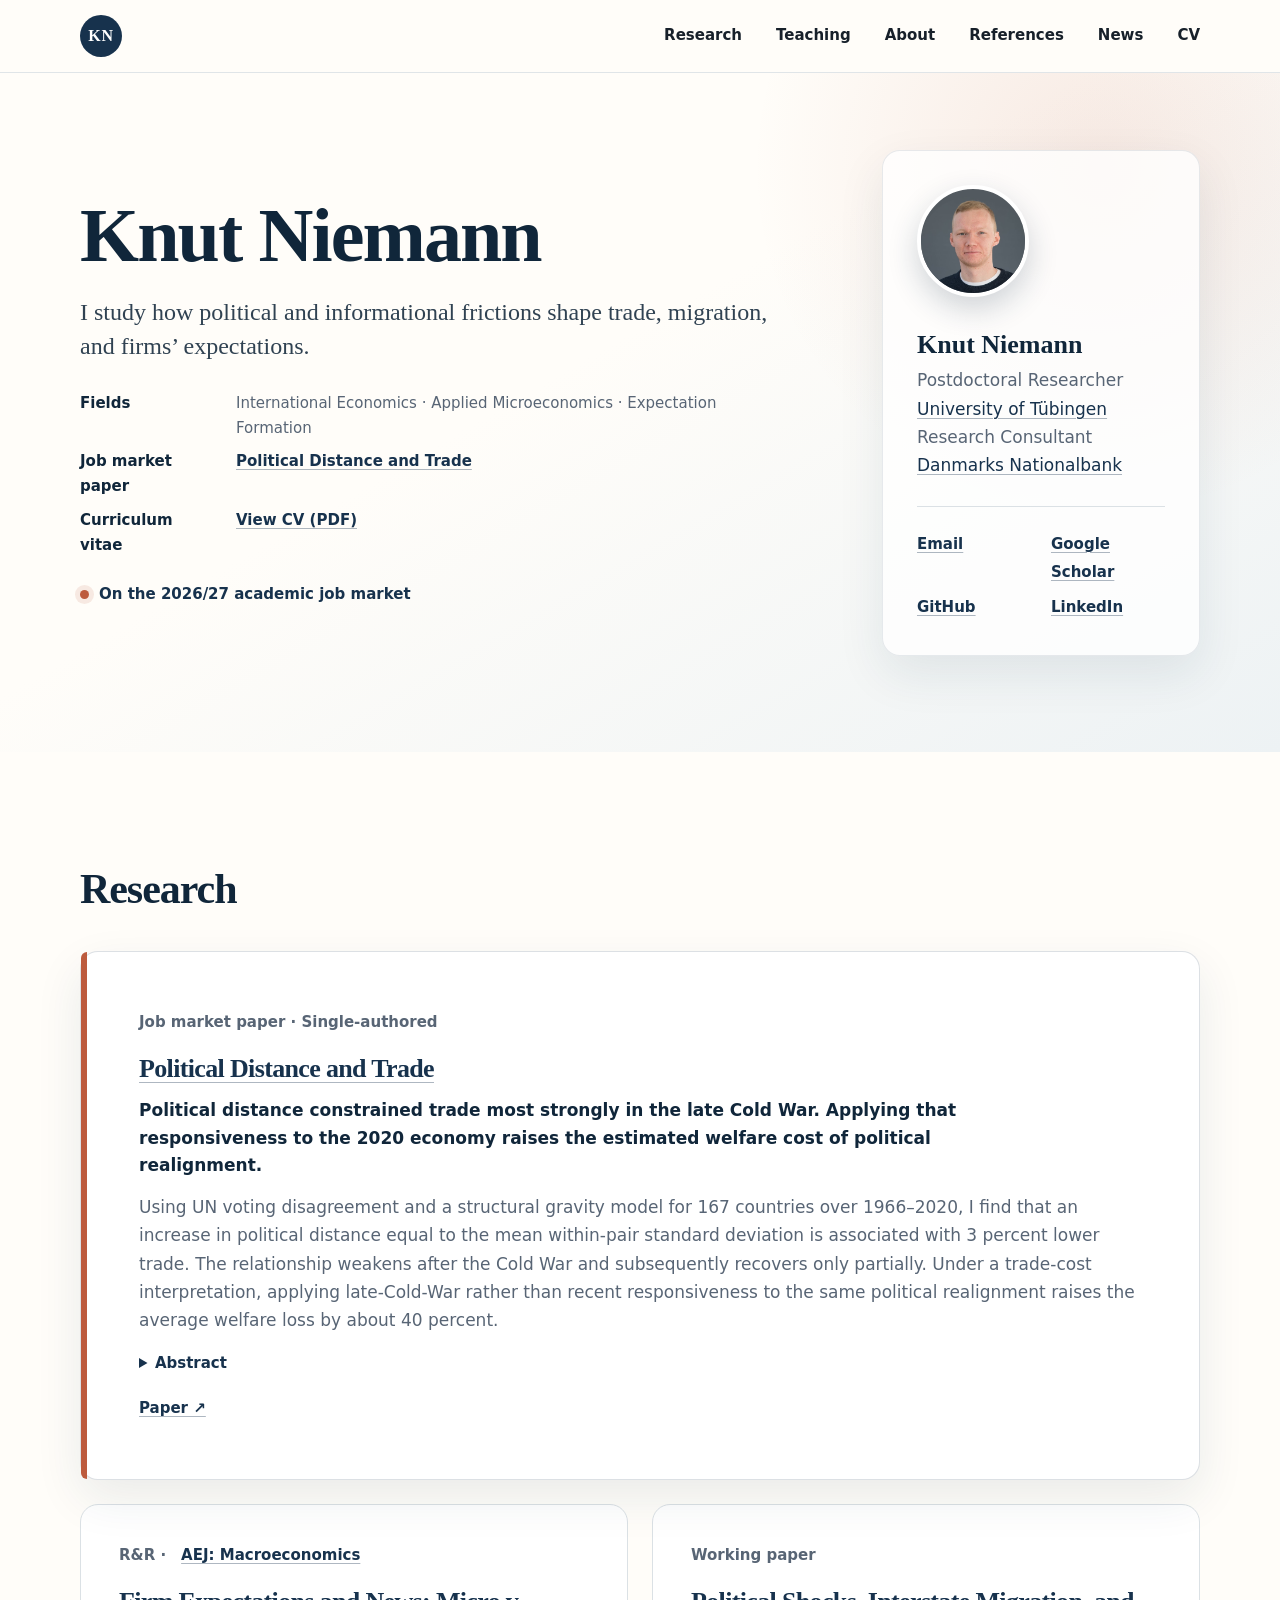
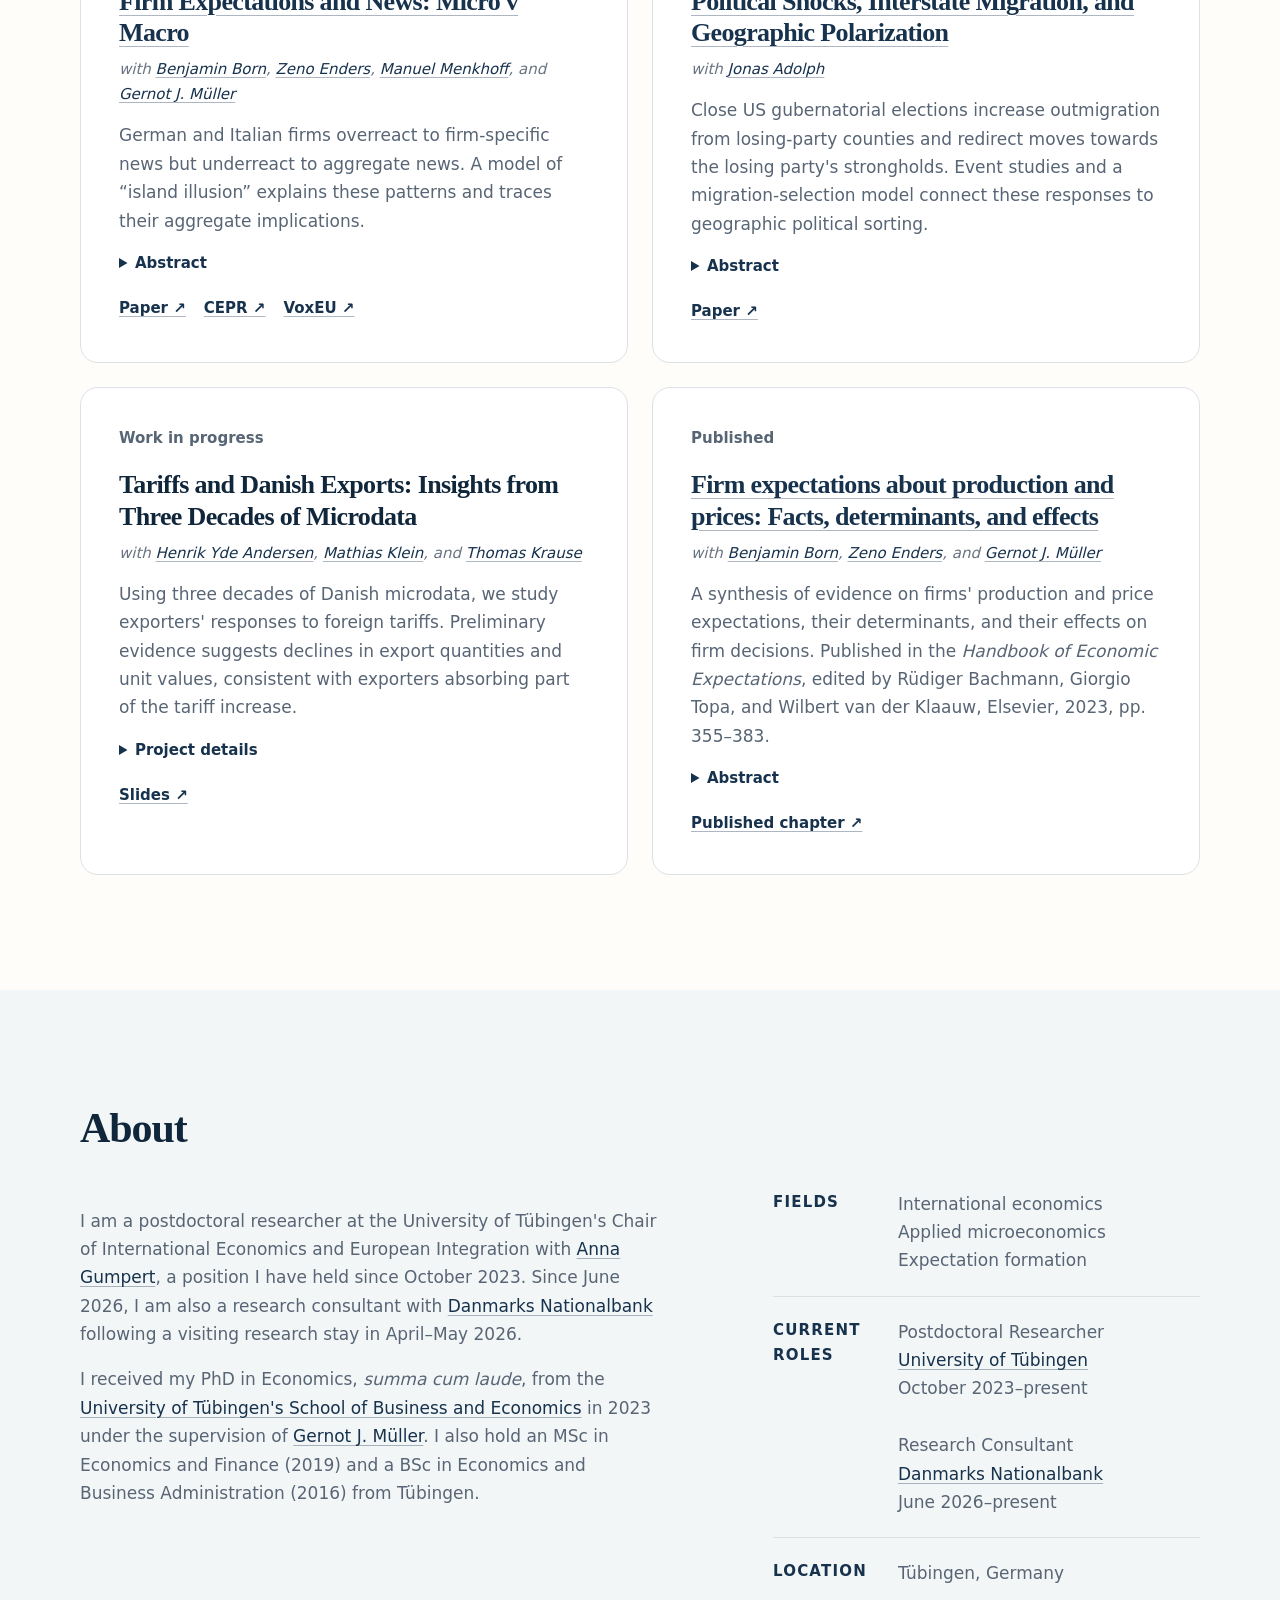
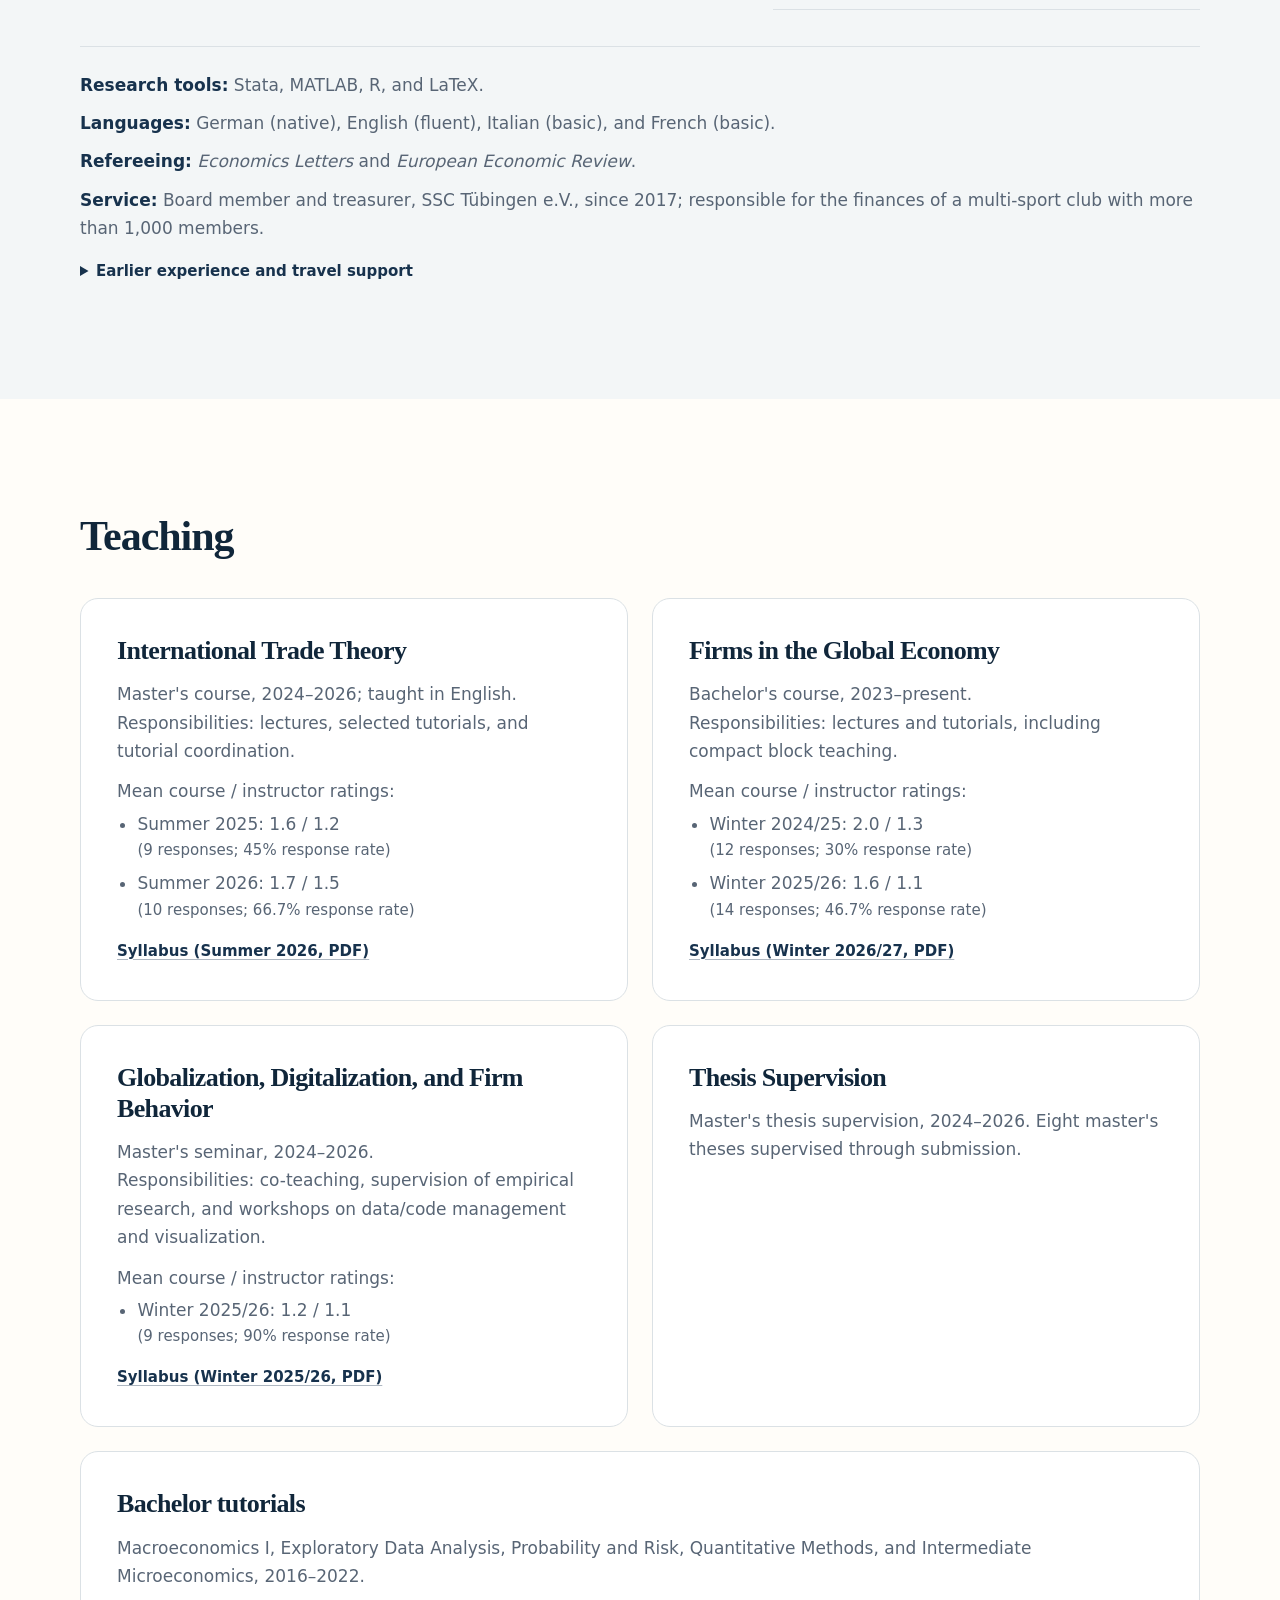
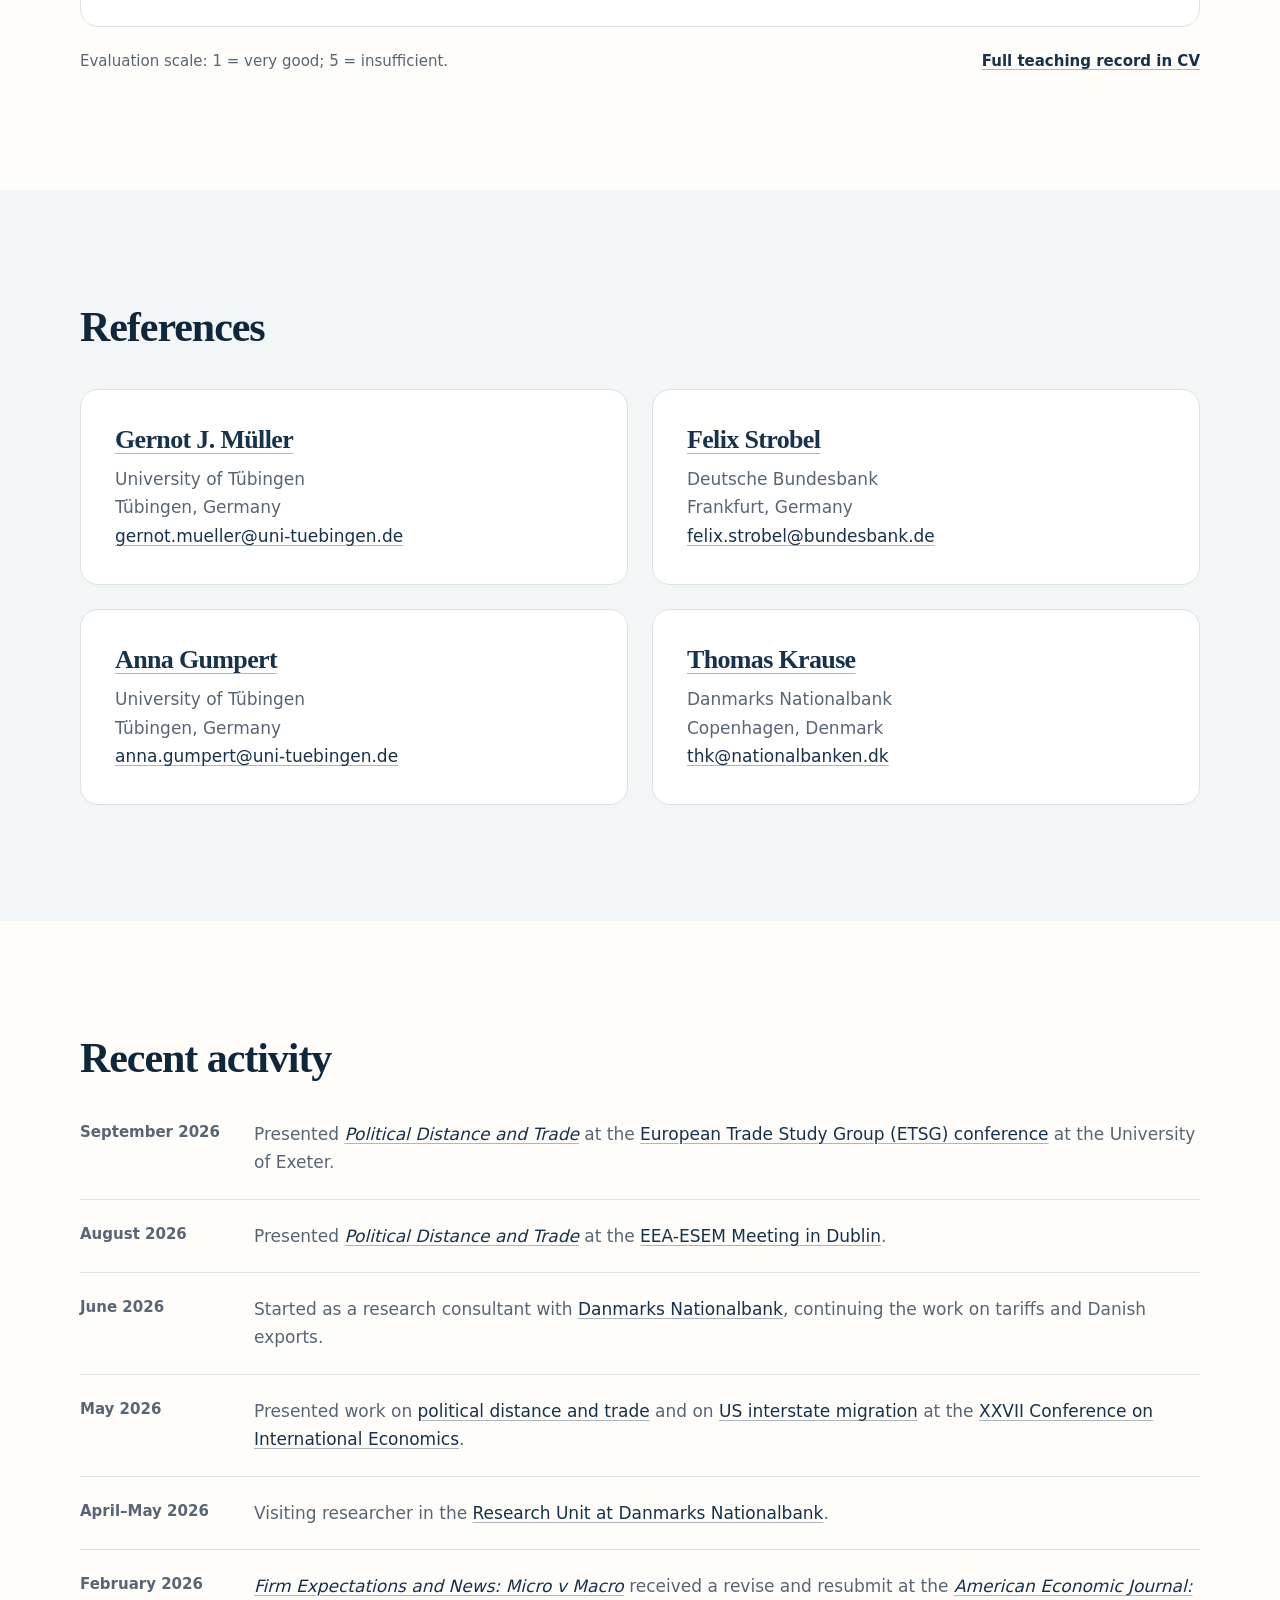
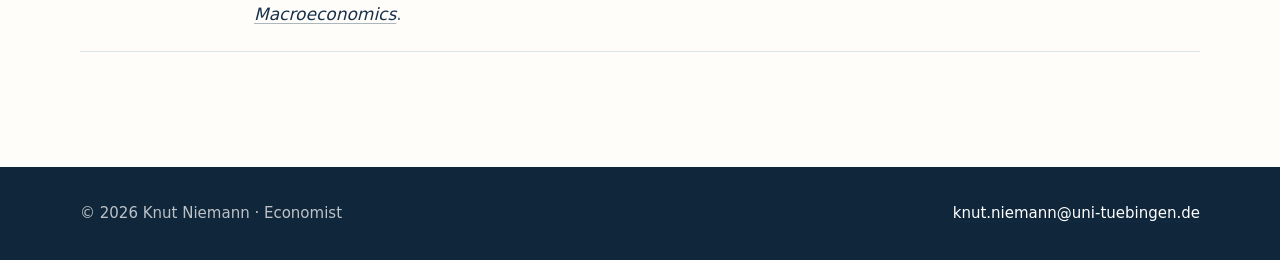
==== commit fedef055: "Update Nationalbank consultancy wording in About" ====
--- a/index.html
+++ b/index.html
@@ -167,7 +167,7 @@
         </div>
         <div class="about-grid">
           <div>
-            <p>I am a postdoctoral researcher at the University of Tübingen's Chair of International Economics and European Integration with <a href="https://annagumpert.wordpress.com/">Anna Gumpert</a>, a position I have held since October 2023. I have also been a research consultant with <a href="https://www.nationalbanken.dk/en/research">Danmarks Nationalbank</a> since June 2026, continuing the tariff collaboration following a visiting research stay in April–May 2026.</p>
+            <p>I am a postdoctoral researcher at the University of Tübingen's Chair of International Economics and European Integration with <a href="https://annagumpert.wordpress.com/">Anna Gumpert</a>, a position I have held since October 2023. Since June 2026, I am also a research consultant with <a href="https://www.nationalbanken.dk/en/research">Danmarks Nationalbank</a> following a visiting research stay in April–May 2026.</p>
             <p>I received my PhD in Economics, <em>summa cum laude</em>, from the <a href="https://uni-tuebingen.de/en/faculties/faculty-of-economics-and-social-sciences/subjects/school-of-business-and-economics/school-of-business-and-economics/business-and-economics/">University of Tübingen's School of Business and Economics</a> in 2023 under the supervision of <a href="https://sites.google.com/site/muellergernot">Gernot J. Müller</a>. I also hold an MSc in Economics and Finance (2019) and a BSc in Economics and Business Administration (2016) from Tübingen.</p>
           </div>
           <dl class="facts">
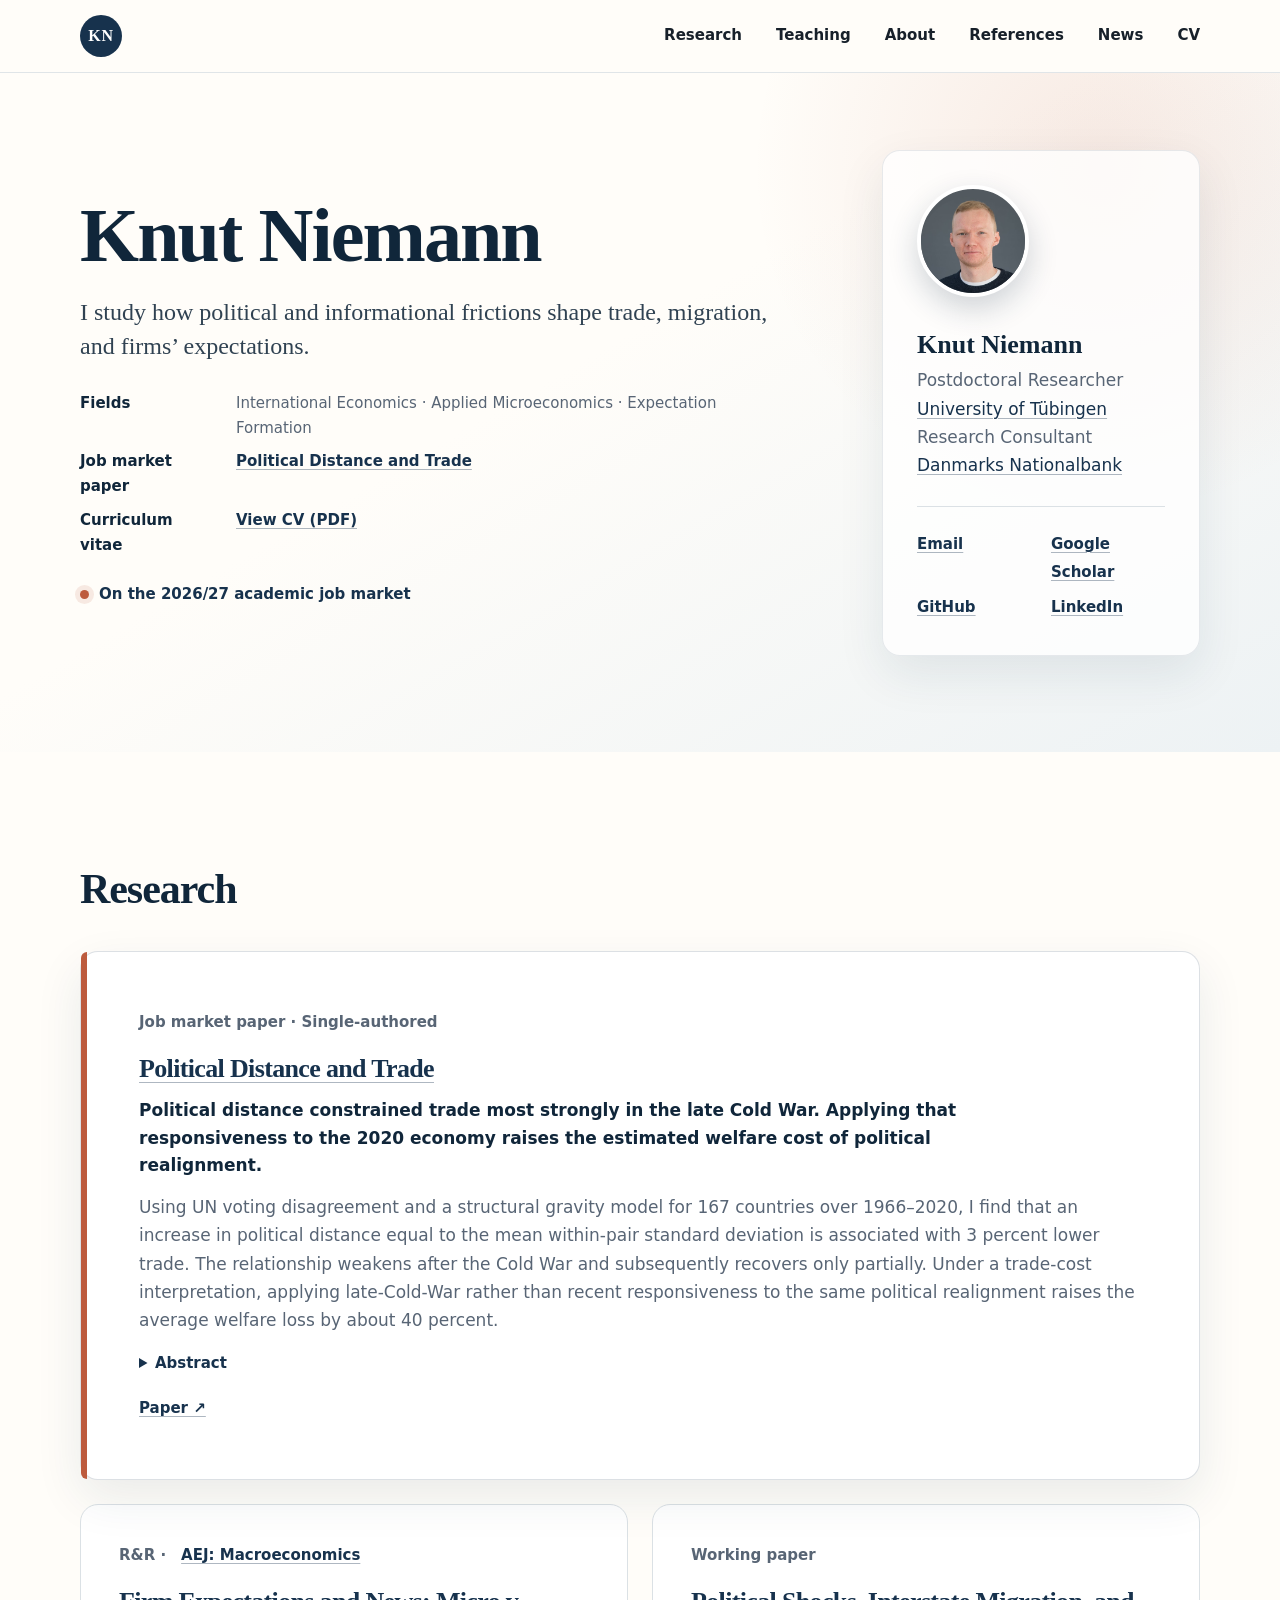
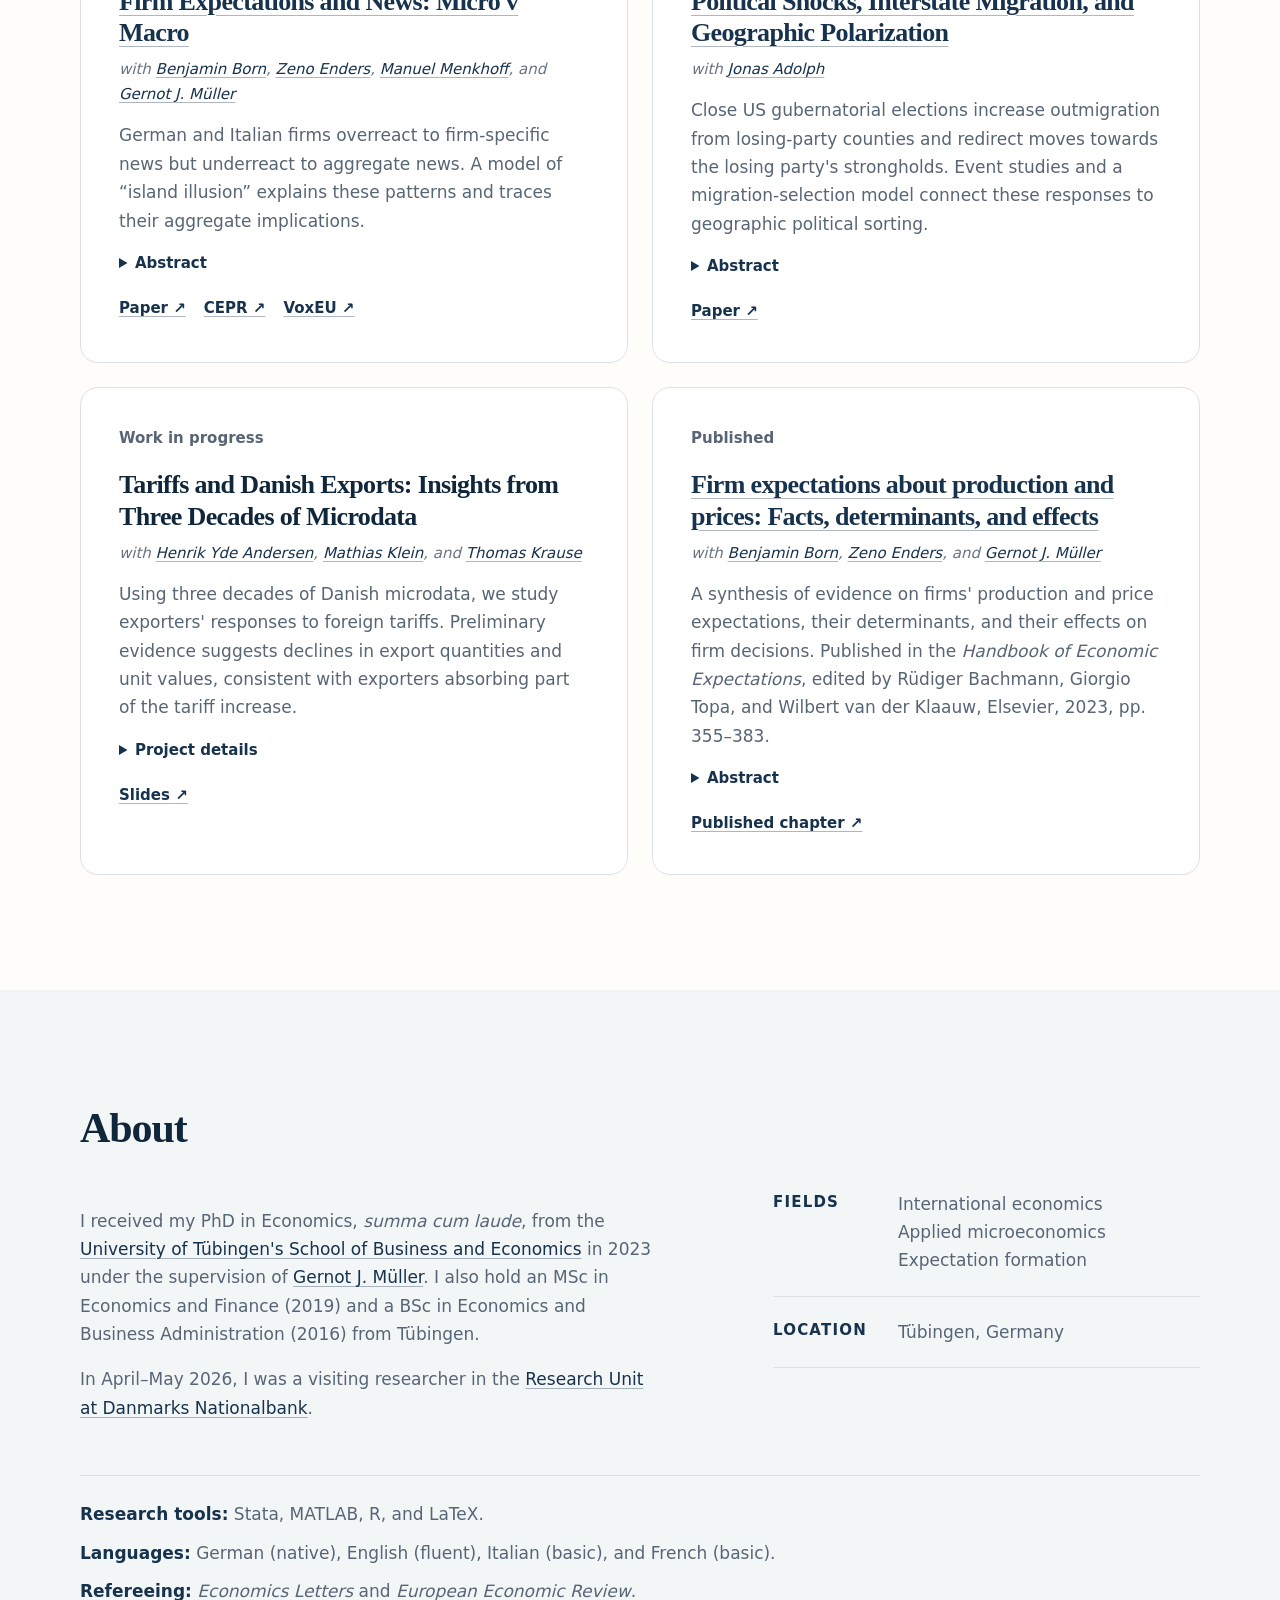
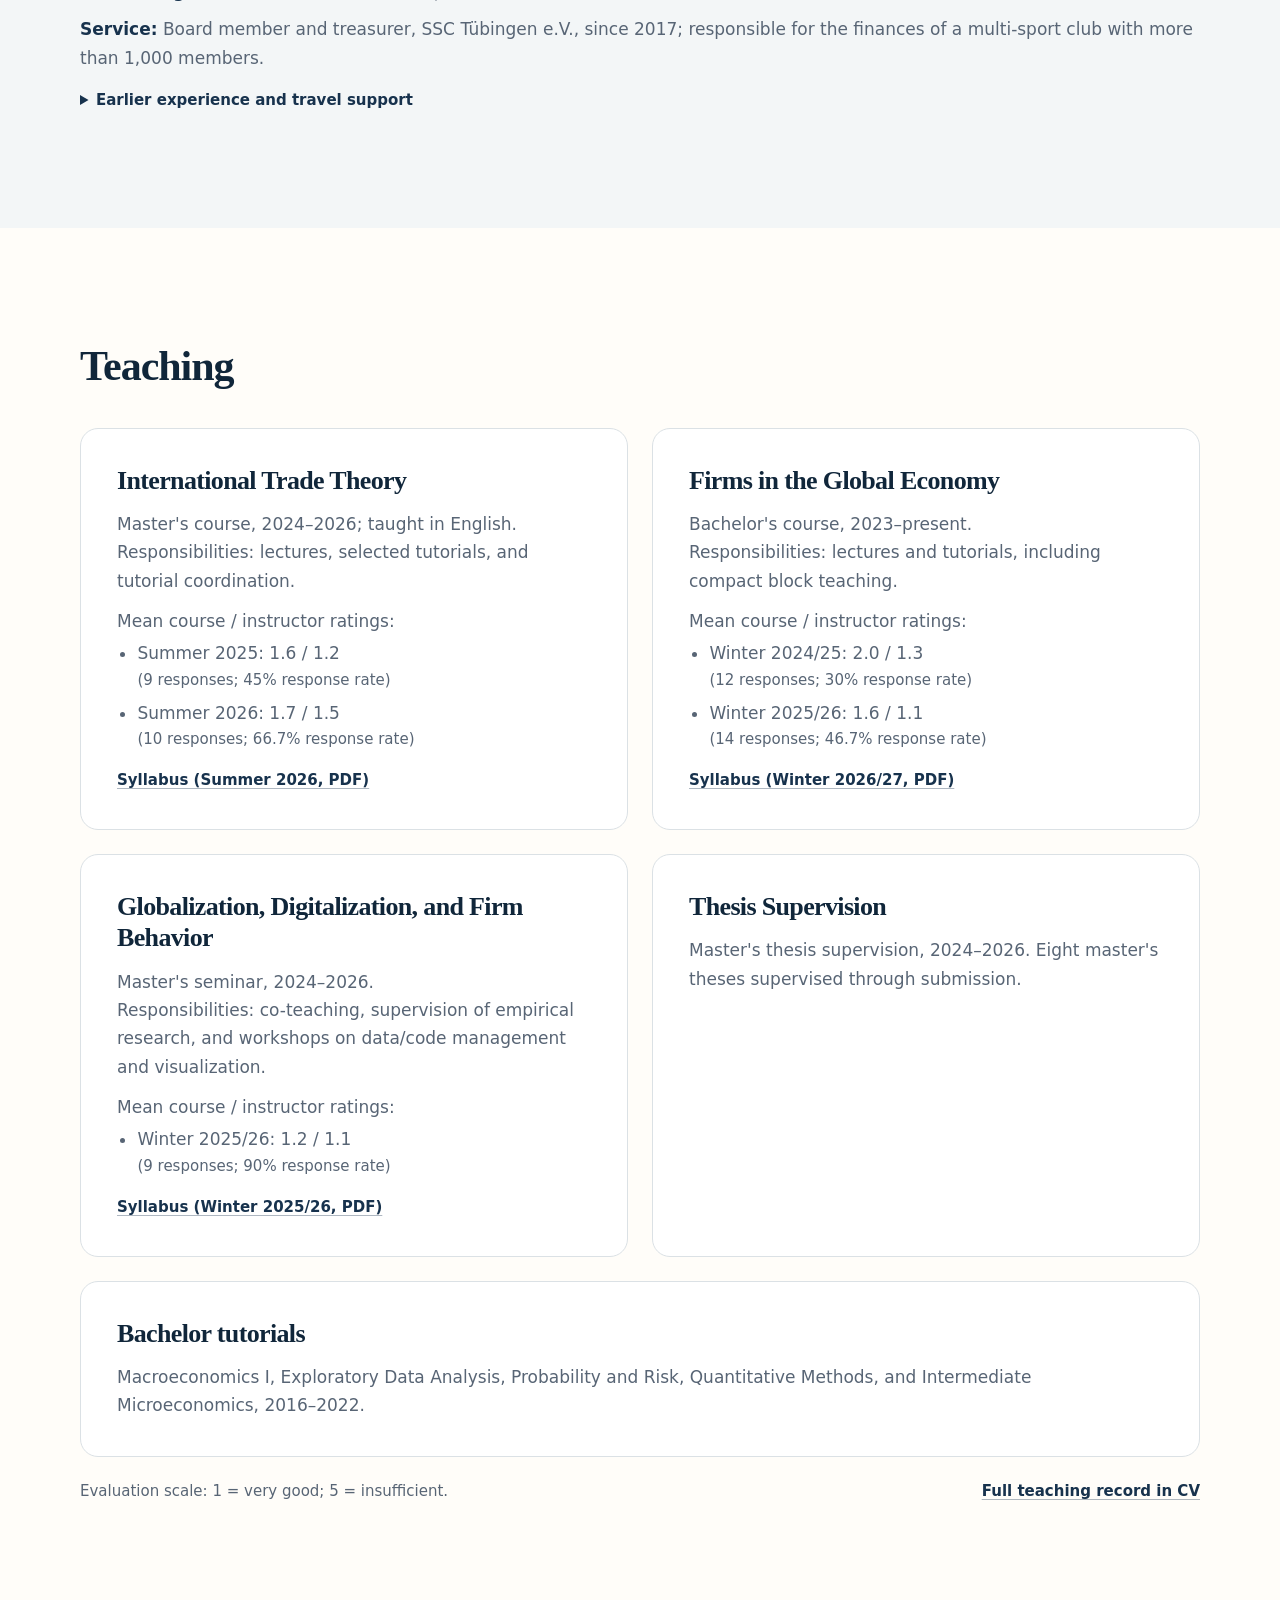
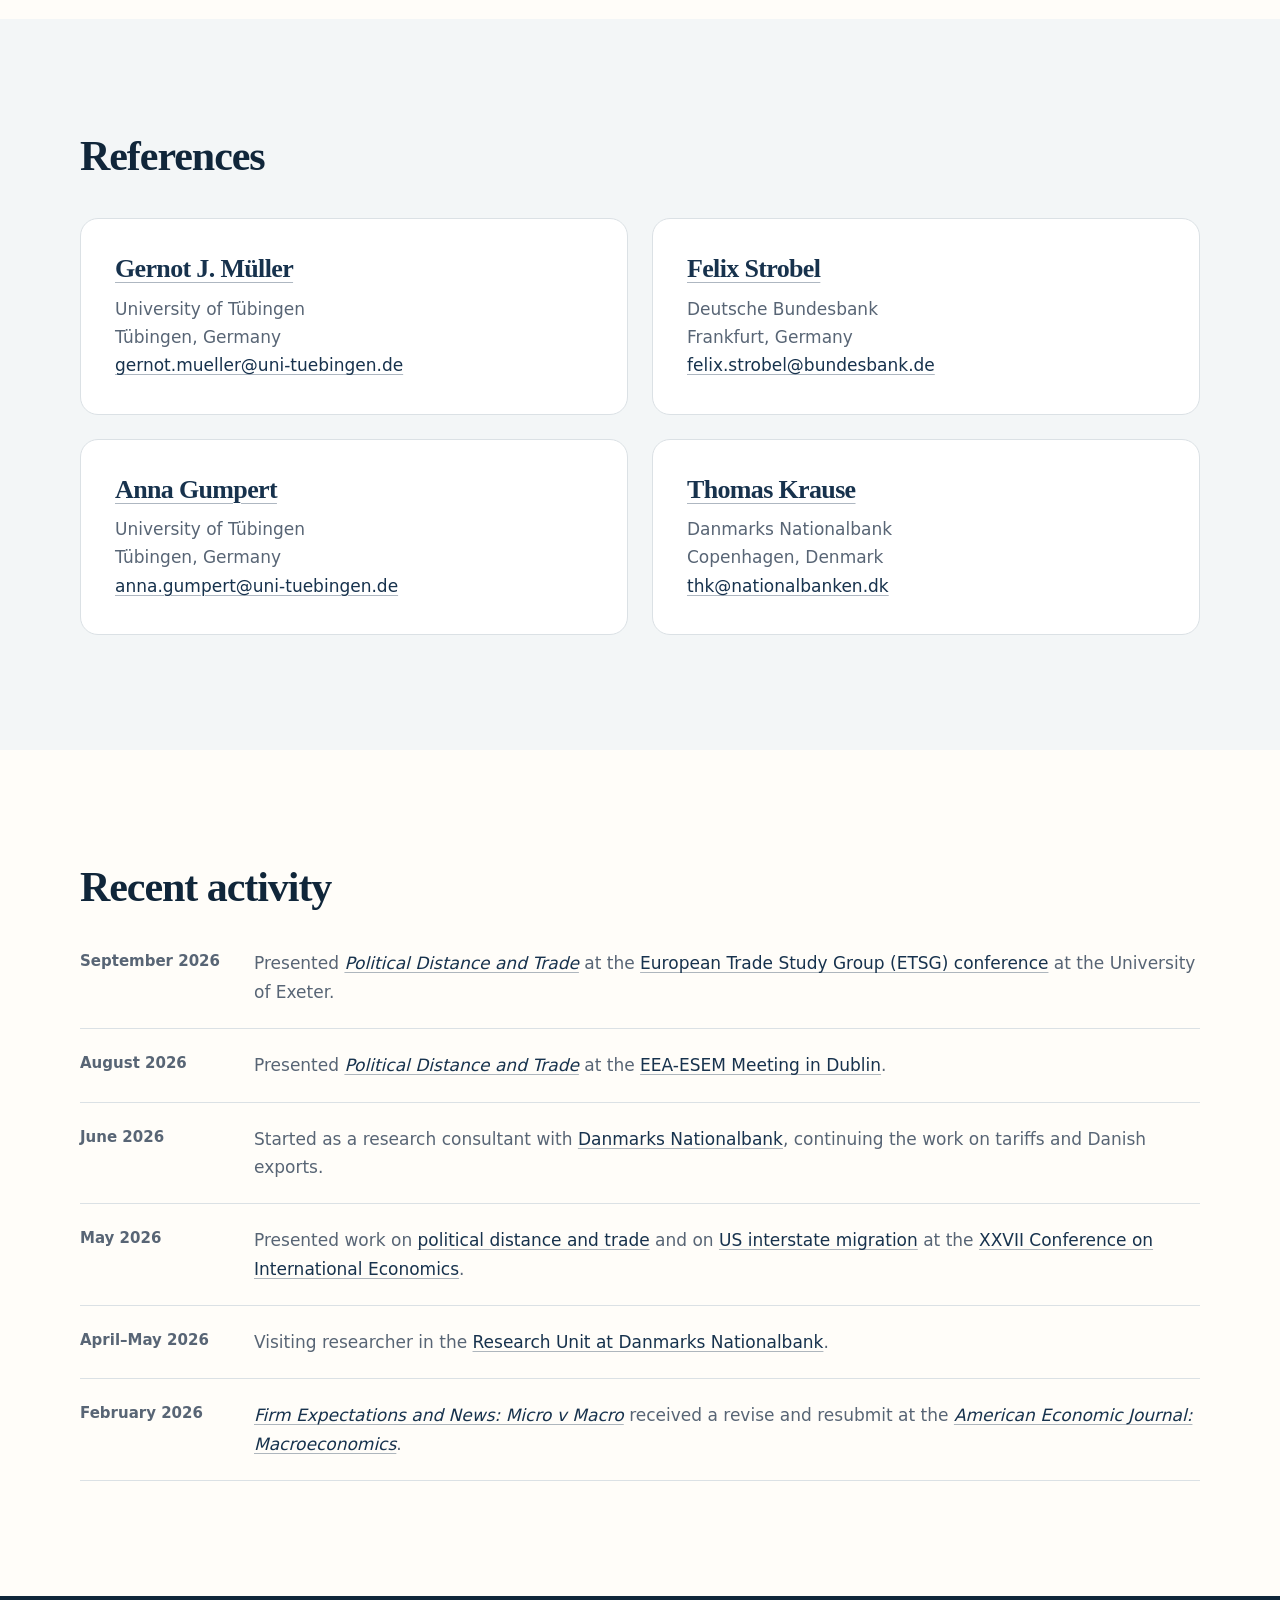
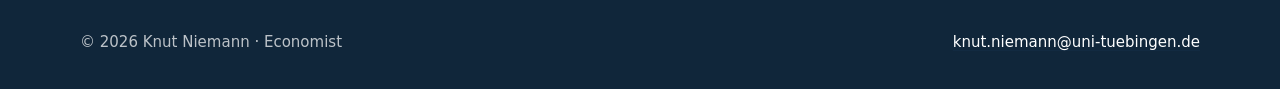
==== commit bd227b14: "Remove repeated current positions from About section" ====
--- a/index.html
+++ b/index.html
@@ -167,12 +167,11 @@
         </div>
         <div class="about-grid">
           <div>
-            <p>I am a postdoctoral researcher at the University of Tübingen's Chair of International Economics and European Integration with <a href="https://annagumpert.wordpress.com/">Anna Gumpert</a>, a position I have held since October 2023. Since June 2026, I am also a research consultant with <a href="https://www.nationalbanken.dk/en/research">Danmarks Nationalbank</a> following a visiting research stay in April–May 2026.</p>
             <p>I received my PhD in Economics, <em>summa cum laude</em>, from the <a href="https://uni-tuebingen.de/en/faculties/faculty-of-economics-and-social-sciences/subjects/school-of-business-and-economics/school-of-business-and-economics/business-and-economics/">University of Tübingen's School of Business and Economics</a> in 2023 under the supervision of <a href="https://sites.google.com/site/muellergernot">Gernot J. Müller</a>. I also hold an MSc in Economics and Finance (2019) and a BSc in Economics and Business Administration (2016) from Tübingen.</p>
+            <p>In April–May 2026, I was a visiting researcher in the <a href="https://www.nationalbanken.dk/en/research">Research Unit at Danmarks Nationalbank</a>.</p>
           </div>
           <dl class="facts">
             <div><dt>Fields</dt><dd>International economics<br>Applied microeconomics<br>Expectation formation</dd></div>
-            <div><dt>Current roles</dt><dd>Postdoctoral Researcher<br><a href="https://uni-tuebingen.de/en/">University of Tübingen</a><br>October 2023–present<br><br>Research Consultant<br><a href="https://www.nationalbanken.dk/en/research">Danmarks Nationalbank</a><br>June 2026–present</dd></div>
             <div><dt>Location</dt><dd>Tübingen, Germany</dd></div>
           </dl>
         </div>
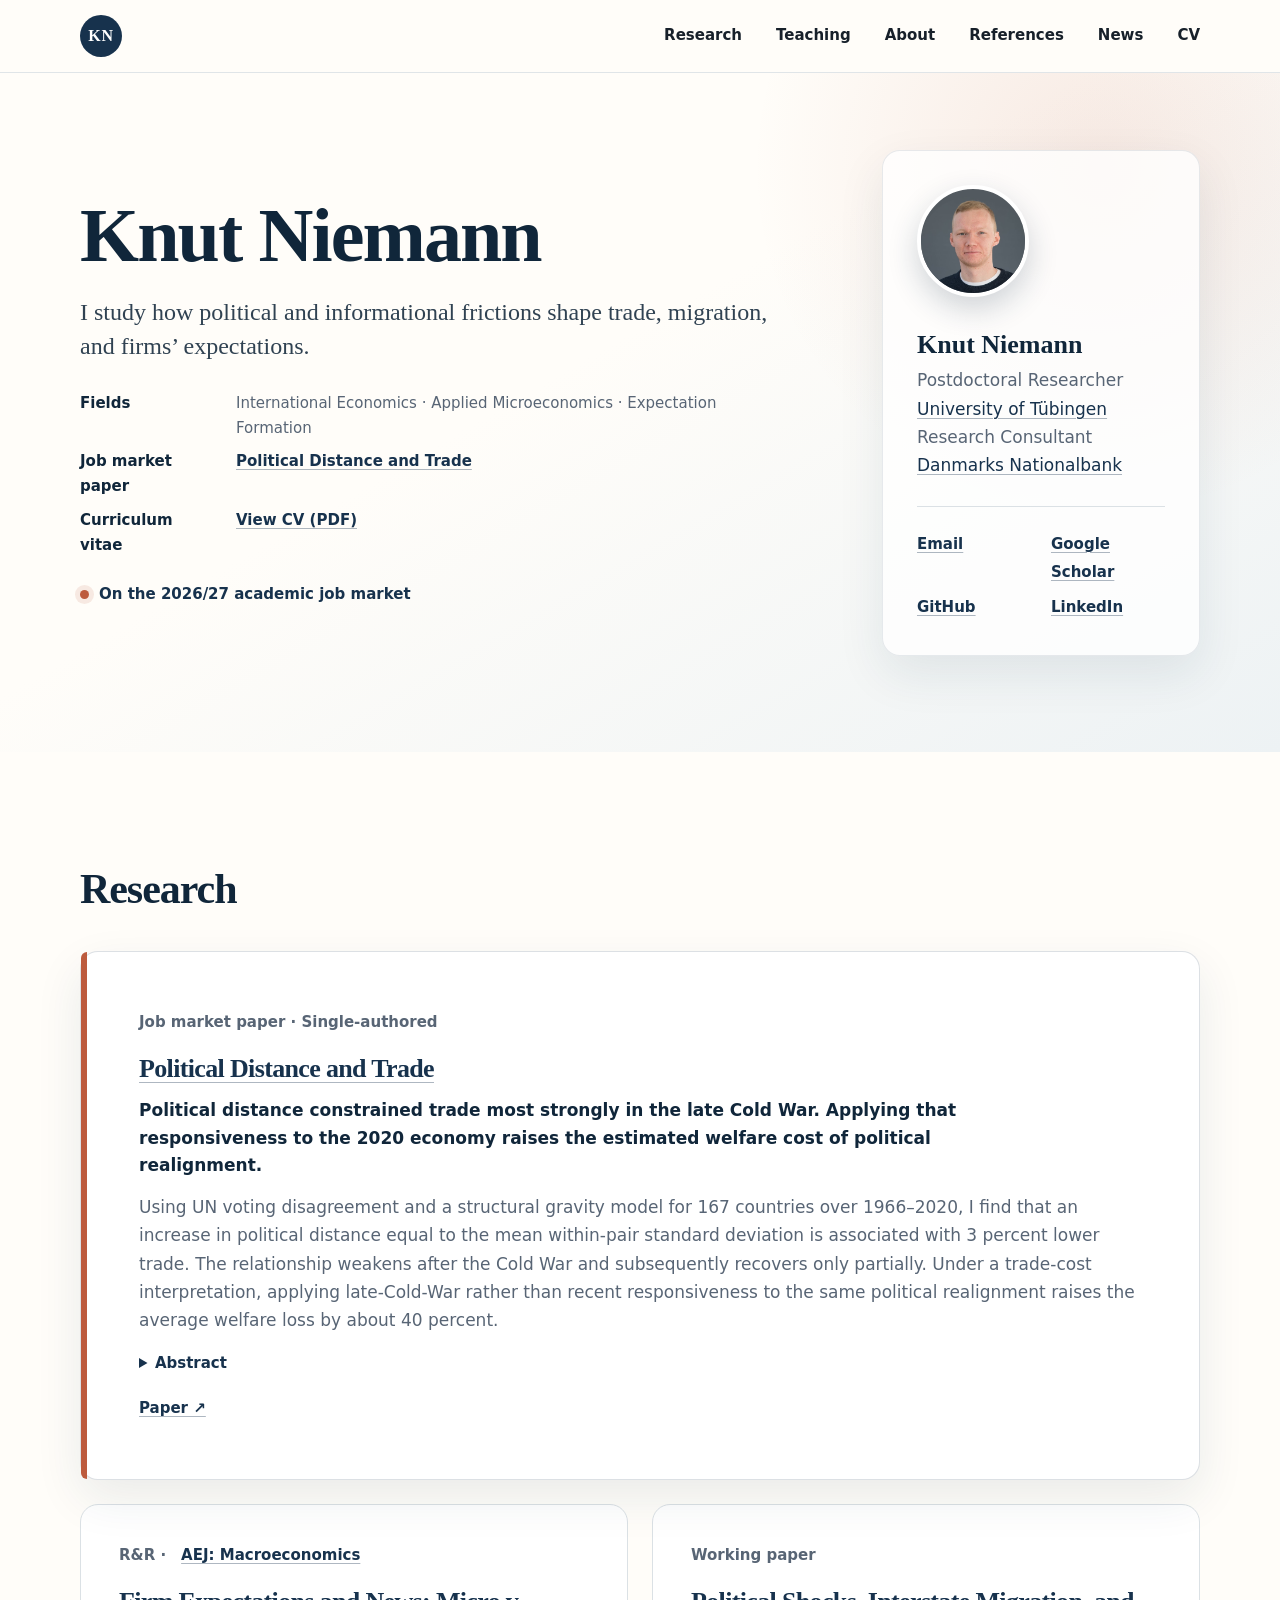
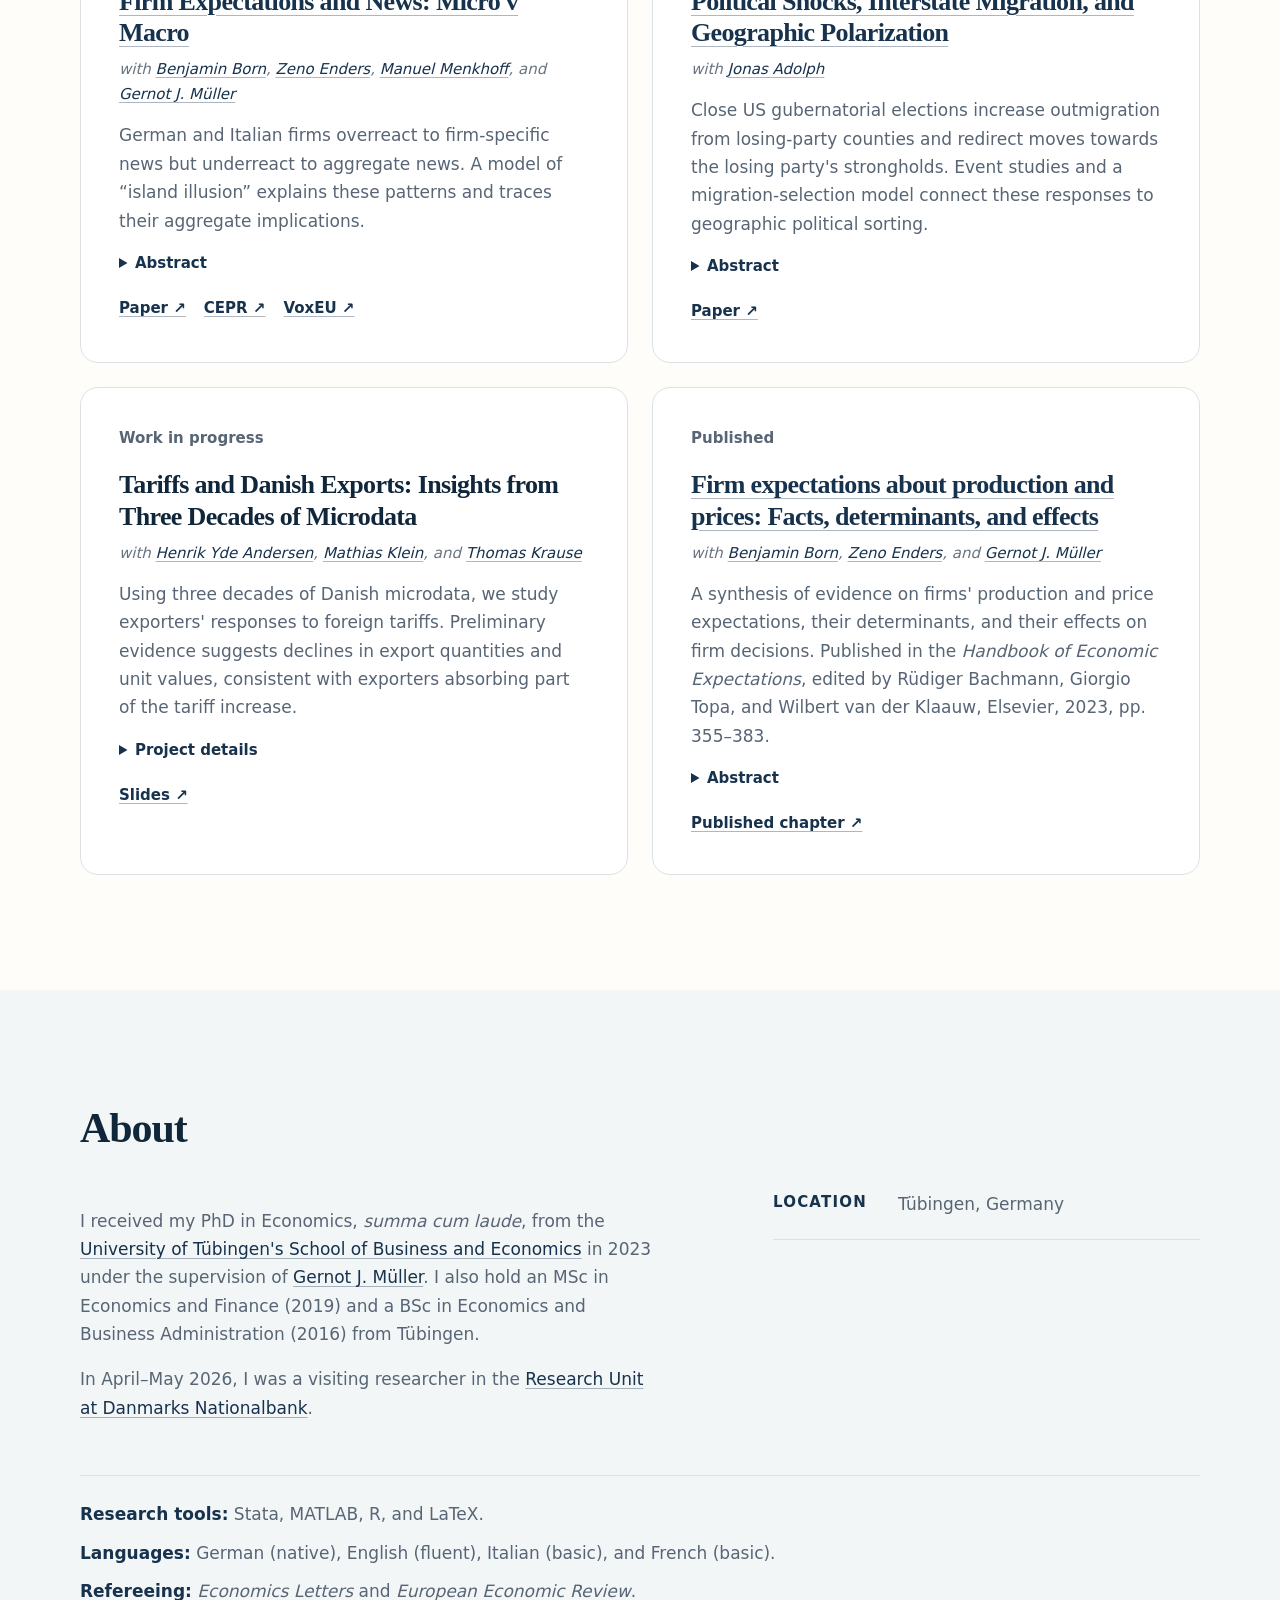
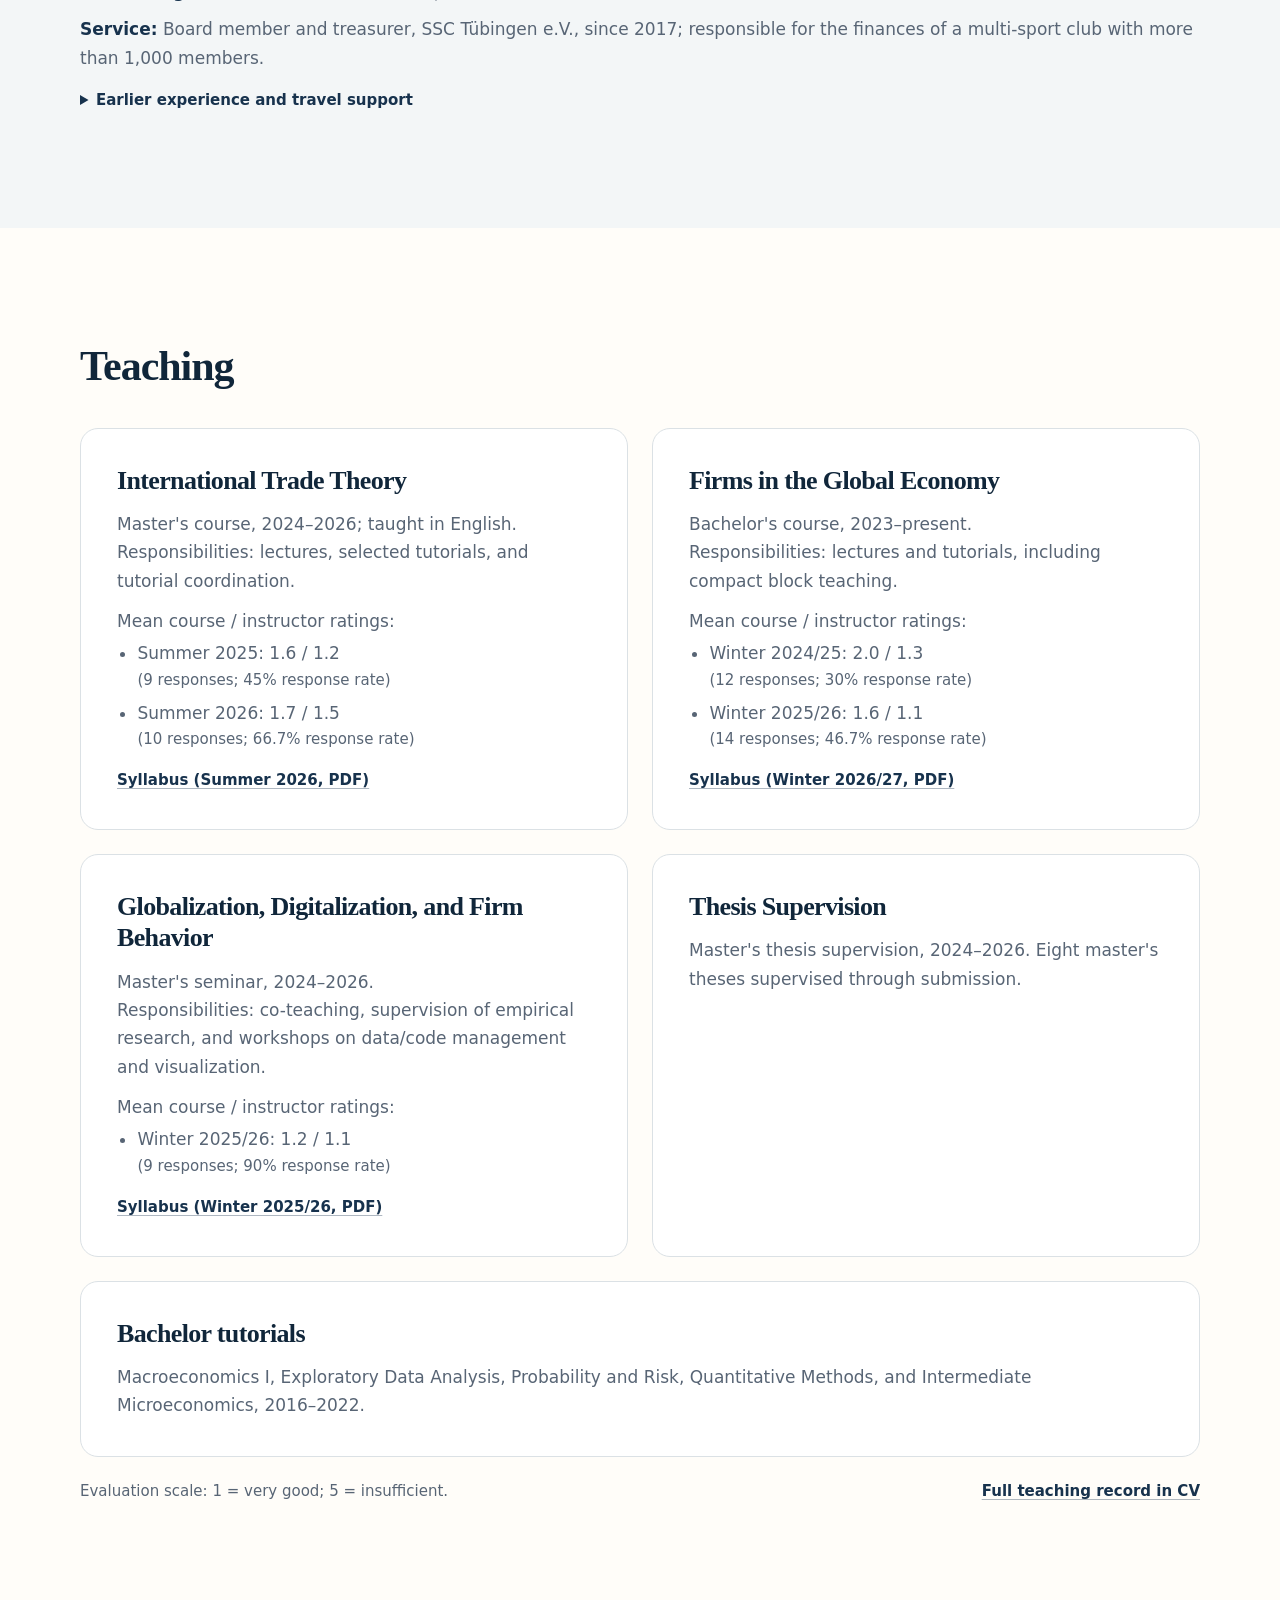
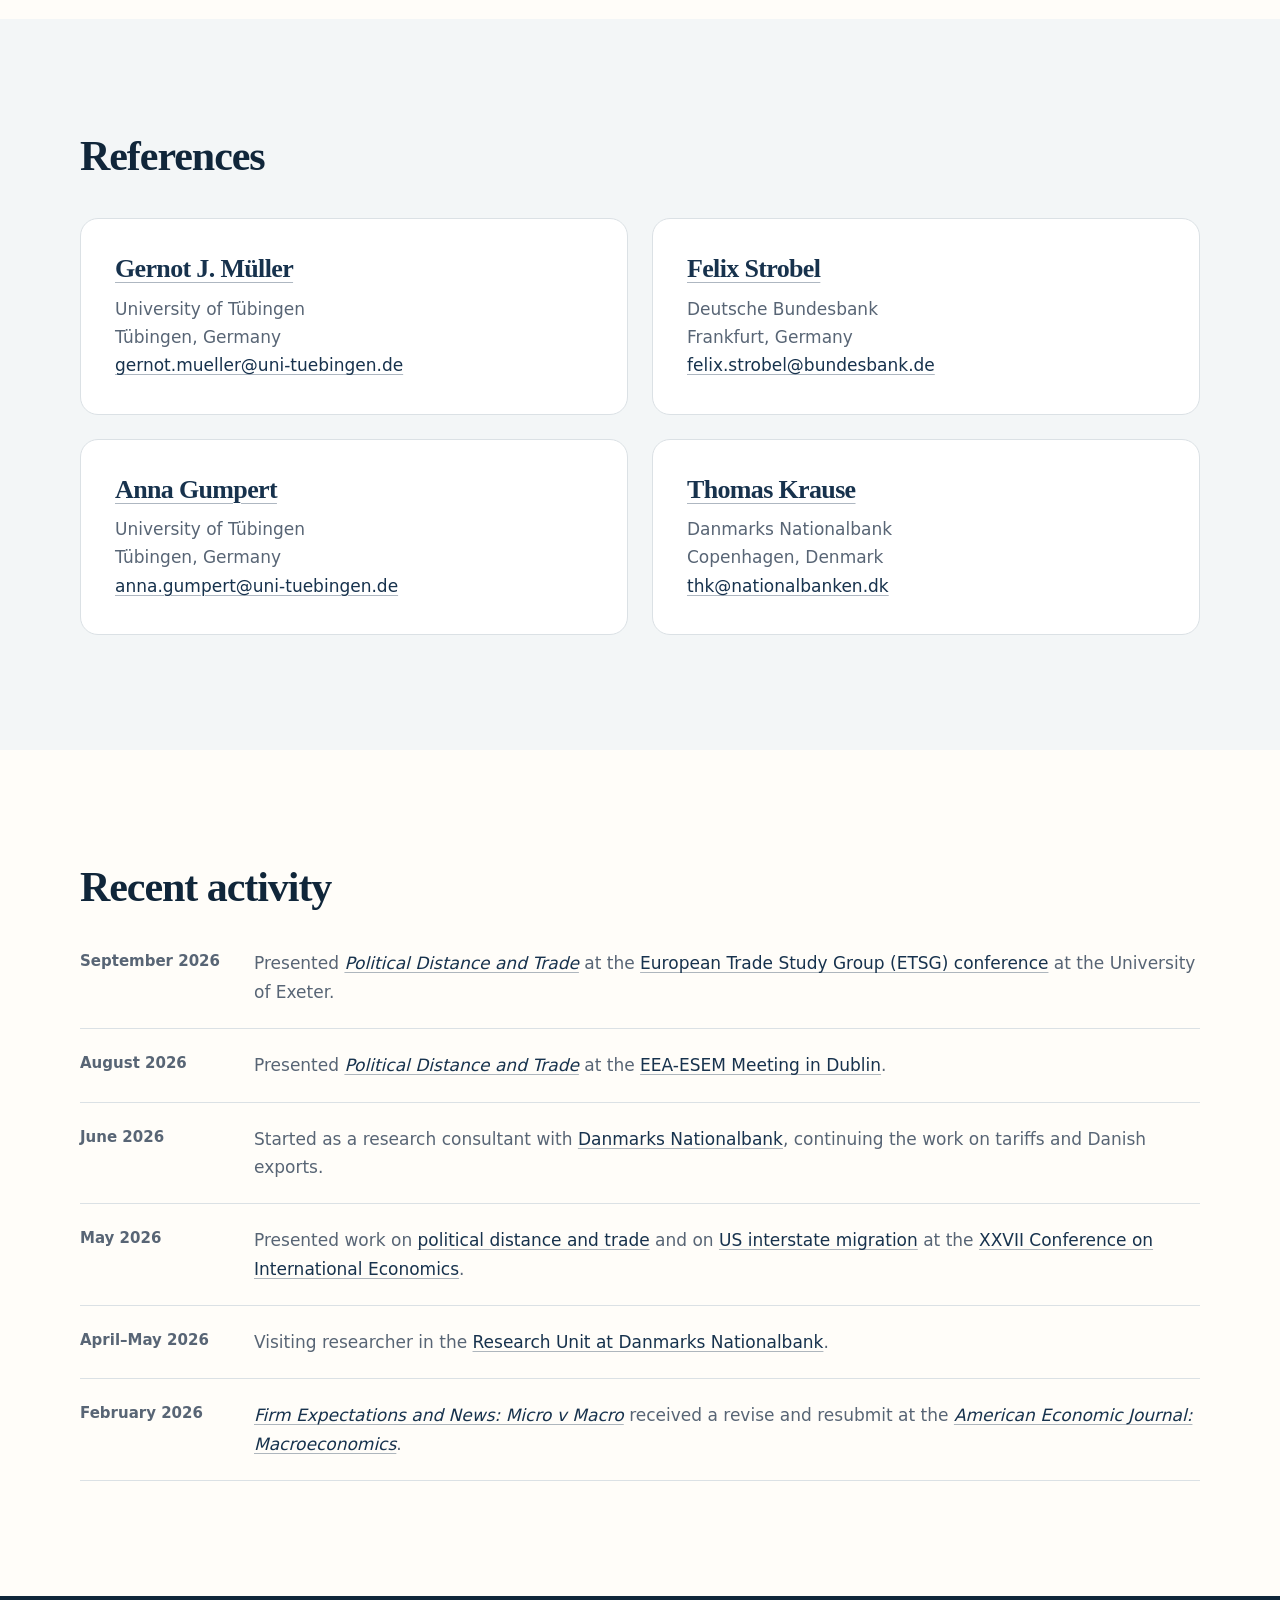
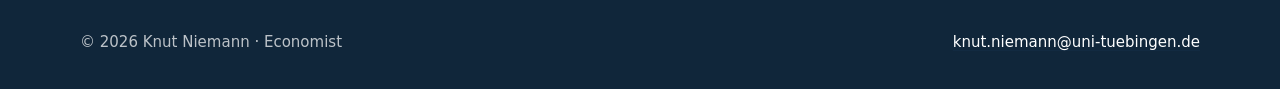
==== commit eb97a782: "Remove duplicate Fields entry from About" ====
--- a/index.html
+++ b/index.html
@@ -171,7 +171,6 @@
             <p>In April–May 2026, I was a visiting researcher in the <a href="https://www.nationalbanken.dk/en/research">Research Unit at Danmarks Nationalbank</a>.</p>
           </div>
           <dl class="facts">
-            <div><dt>Fields</dt><dd>International economics<br>Applied microeconomics<br>Expectation formation</dd></div>
             <div><dt>Location</dt><dd>Tübingen, Germany</dd></div>
           </dl>
         </div>
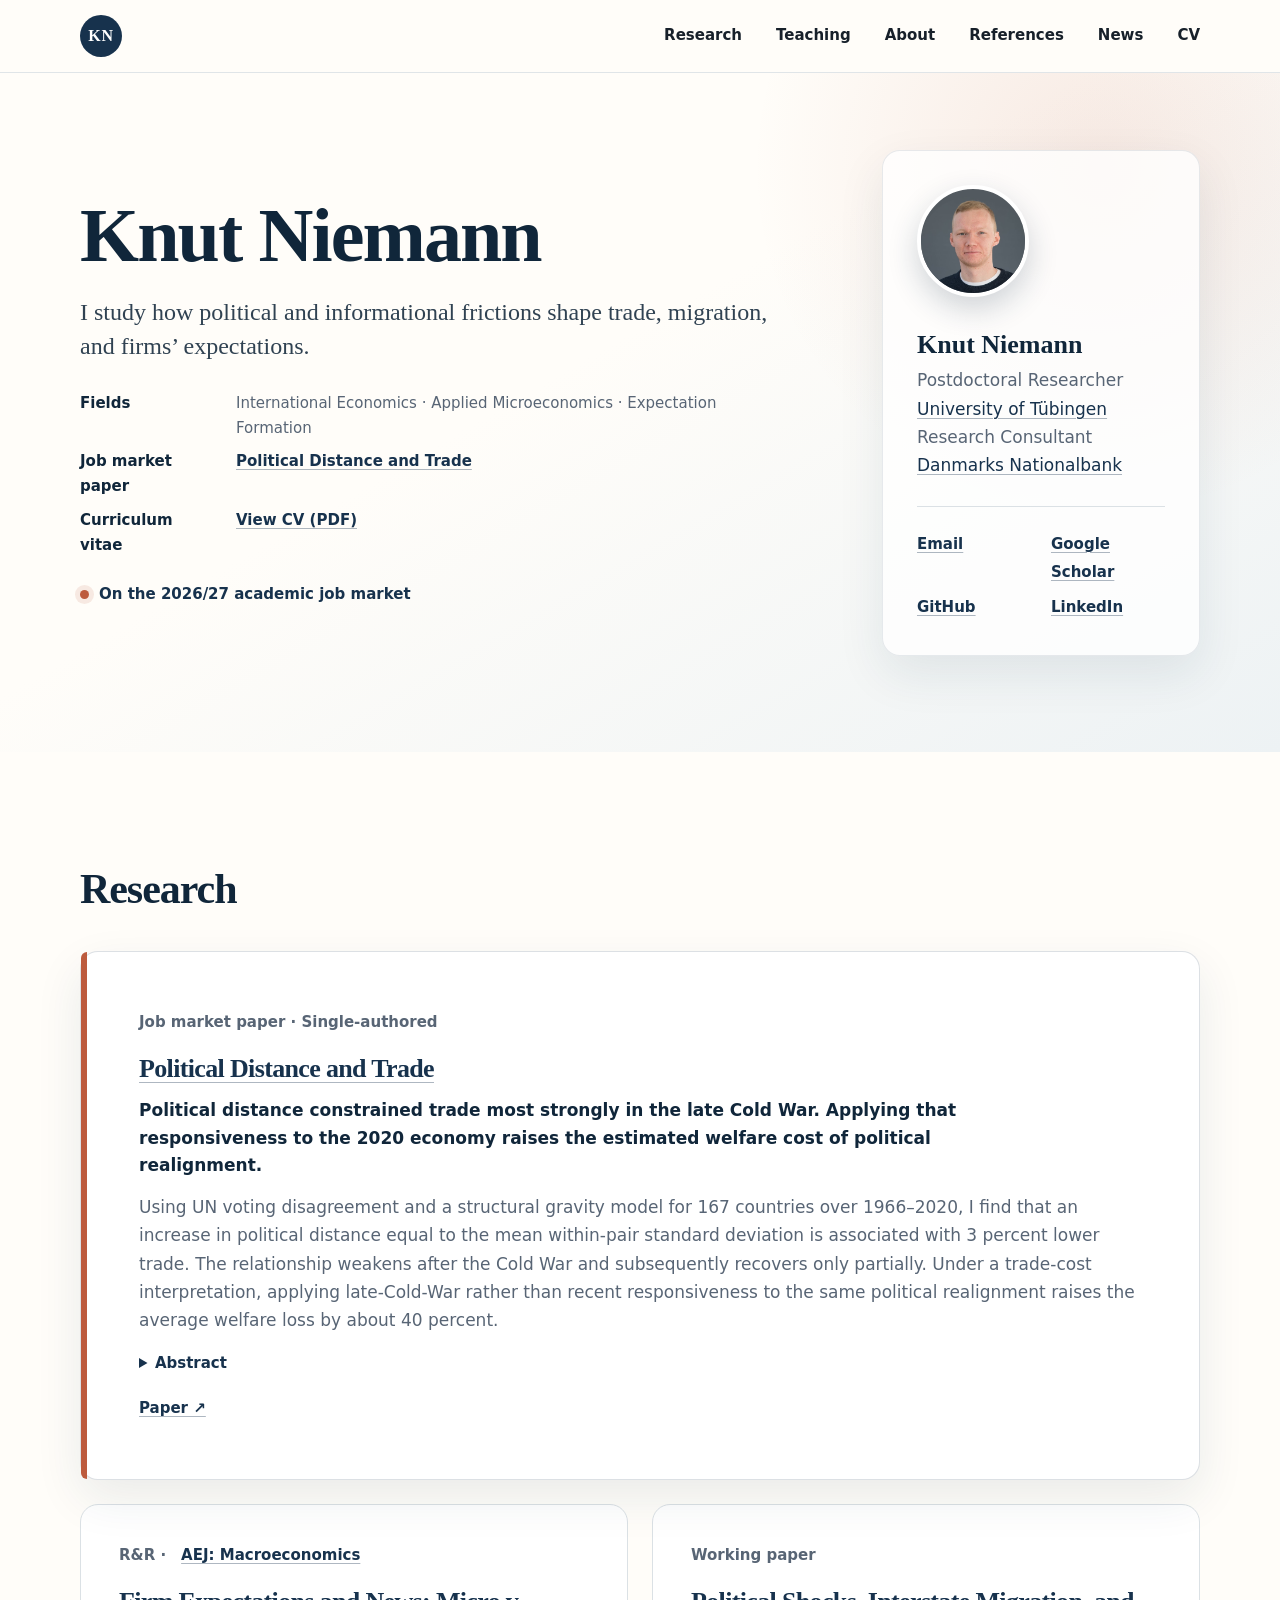
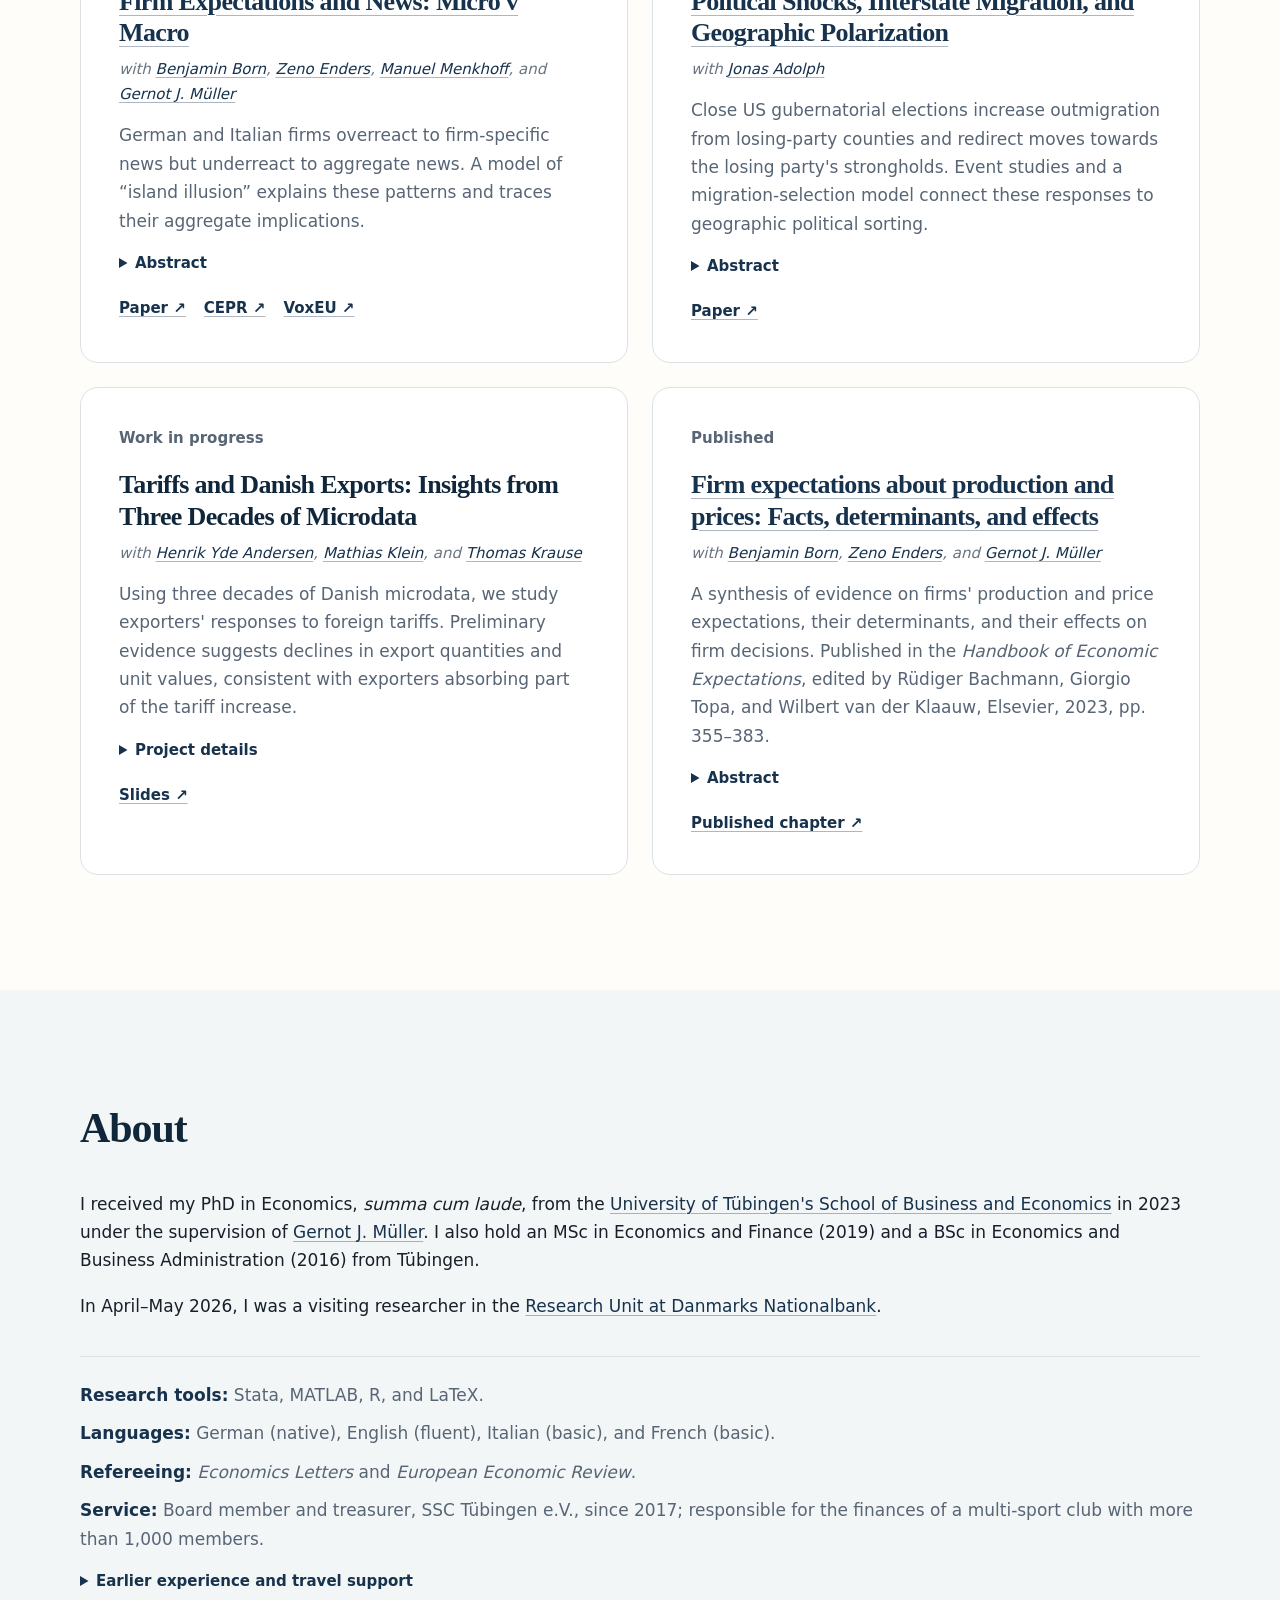
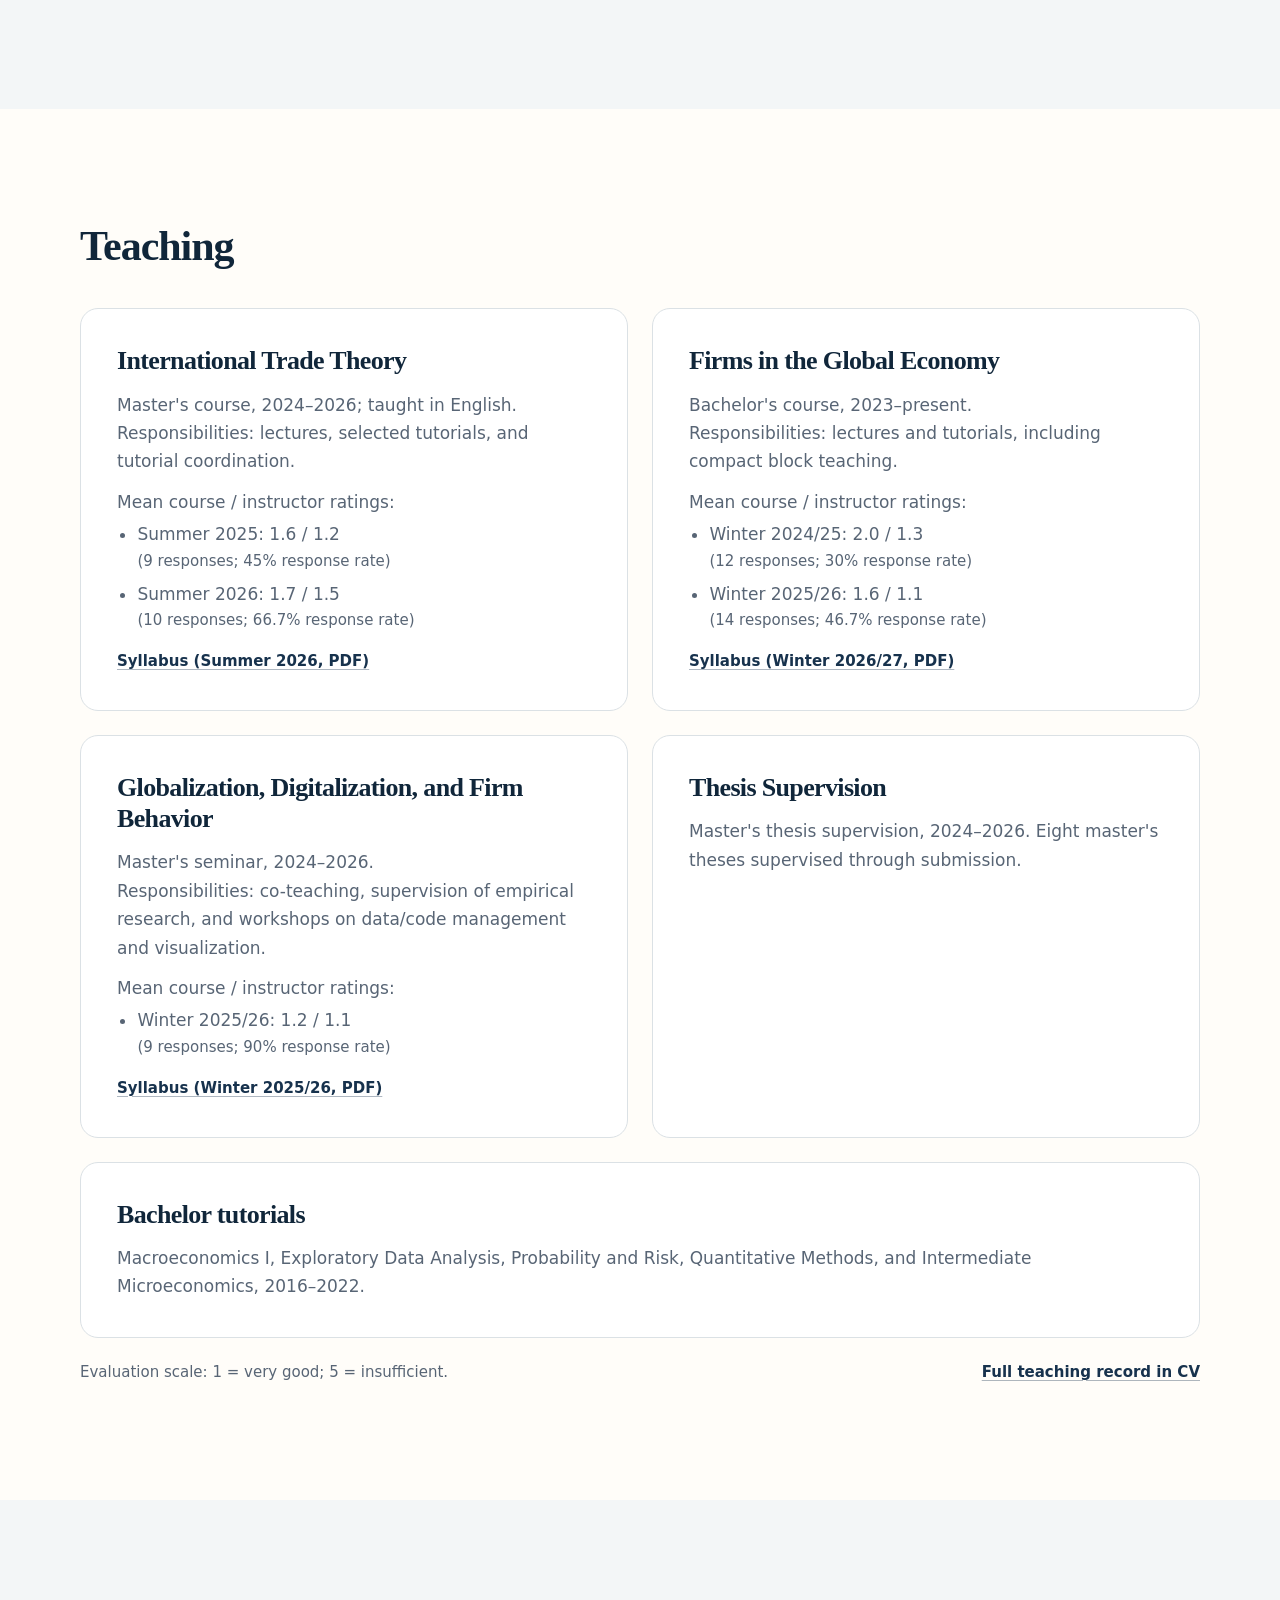
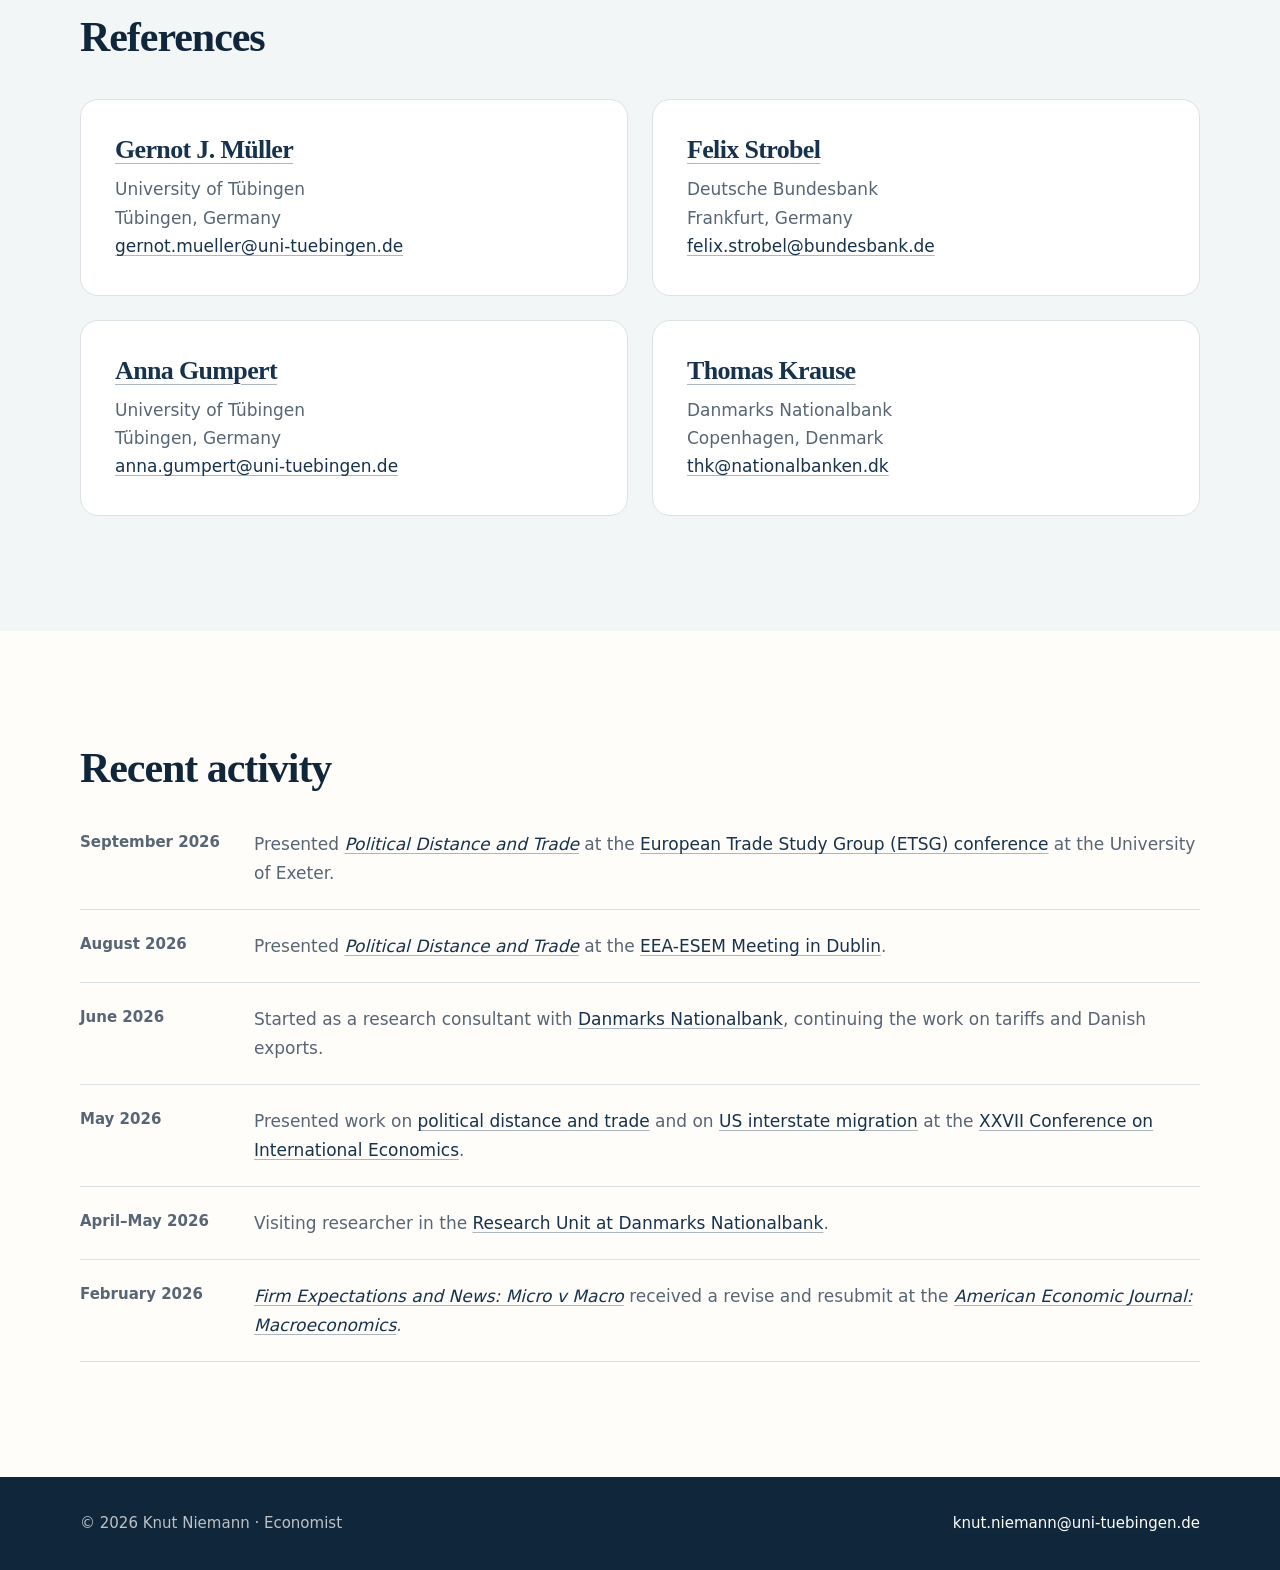
==== commit 215bd54d: "Remove location and empty About sidebar" ====
--- a/index.html
+++ b/index.html
@@ -165,14 +165,11 @@
         <div class="section-heading">
           <h2>About</h2>
         </div>
-        <div class="about-grid">
+        <div>
           <div>
             <p>I received my PhD in Economics, <em>summa cum laude</em>, from the <a href="https://uni-tuebingen.de/en/faculties/faculty-of-economics-and-social-sciences/subjects/school-of-business-and-economics/school-of-business-and-economics/business-and-economics/">University of Tübingen's School of Business and Economics</a> in 2023 under the supervision of <a href="https://sites.google.com/site/muellergernot">Gernot J. Müller</a>. I also hold an MSc in Economics and Finance (2019) and a BSc in Economics and Business Administration (2016) from Tübingen.</p>
             <p>In April–May 2026, I was a visiting researcher in the <a href="https://www.nationalbanken.dk/en/research">Research Unit at Danmarks Nationalbank</a>.</p>
           </div>
-          <dl class="facts">
-            <div><dt>Location</dt><dd>Tübingen, Germany</dd></div>
-          </dl>
         </div>
         <div class="profile-details">
           <p><strong>Research tools:</strong> Stata, MATLAB, R, and LaTeX.</p>
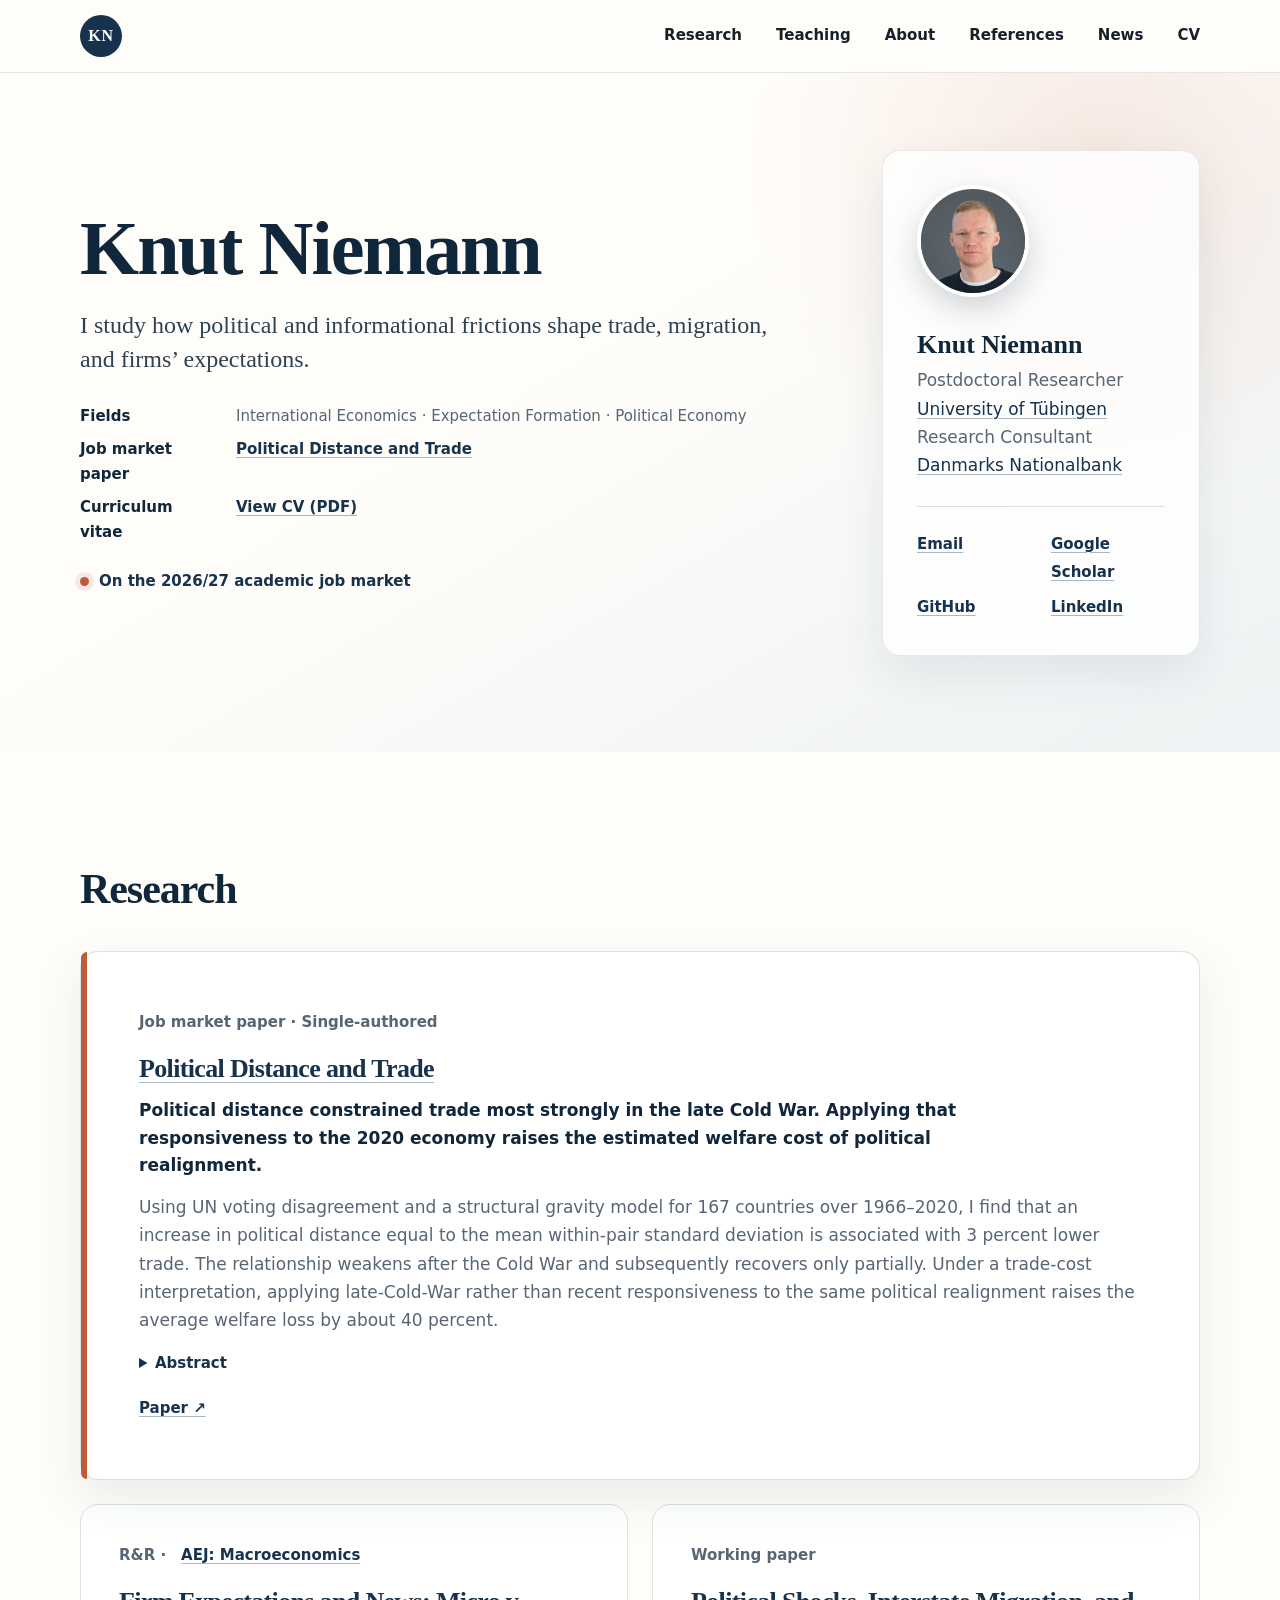
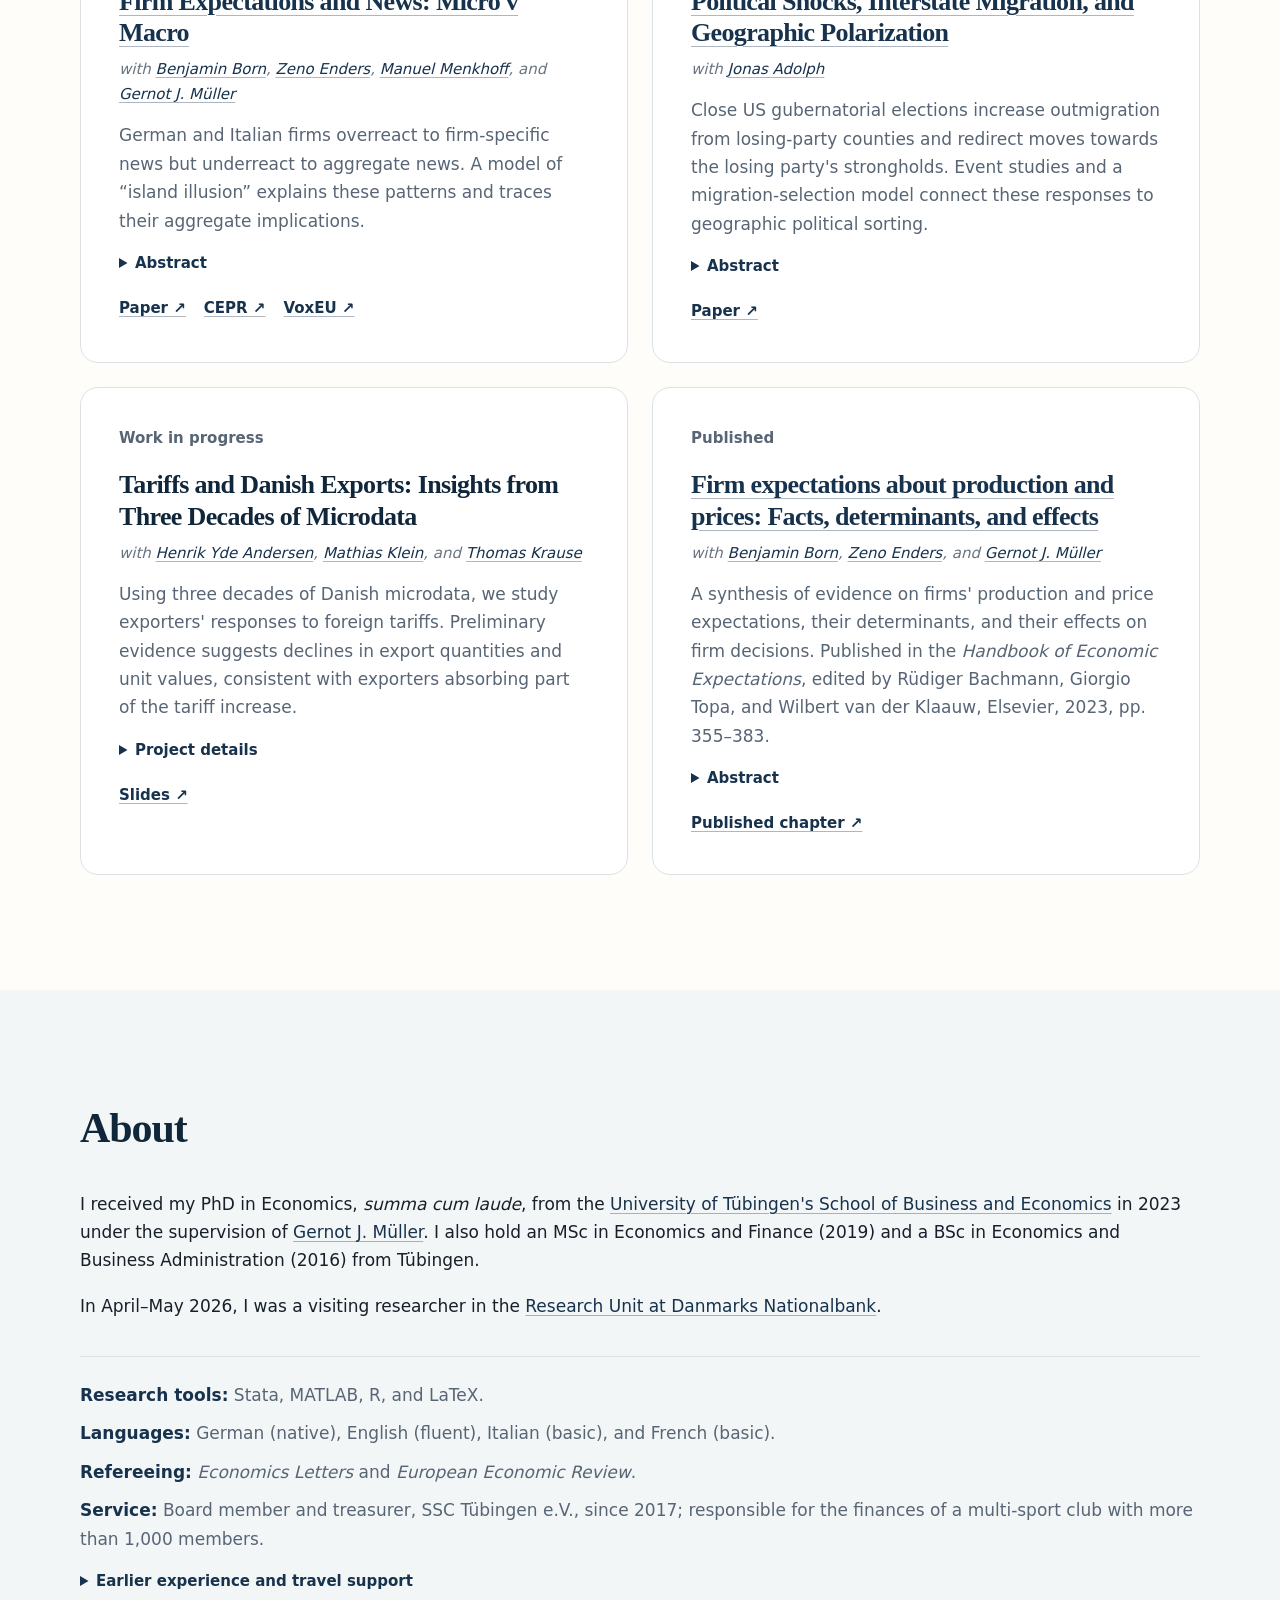
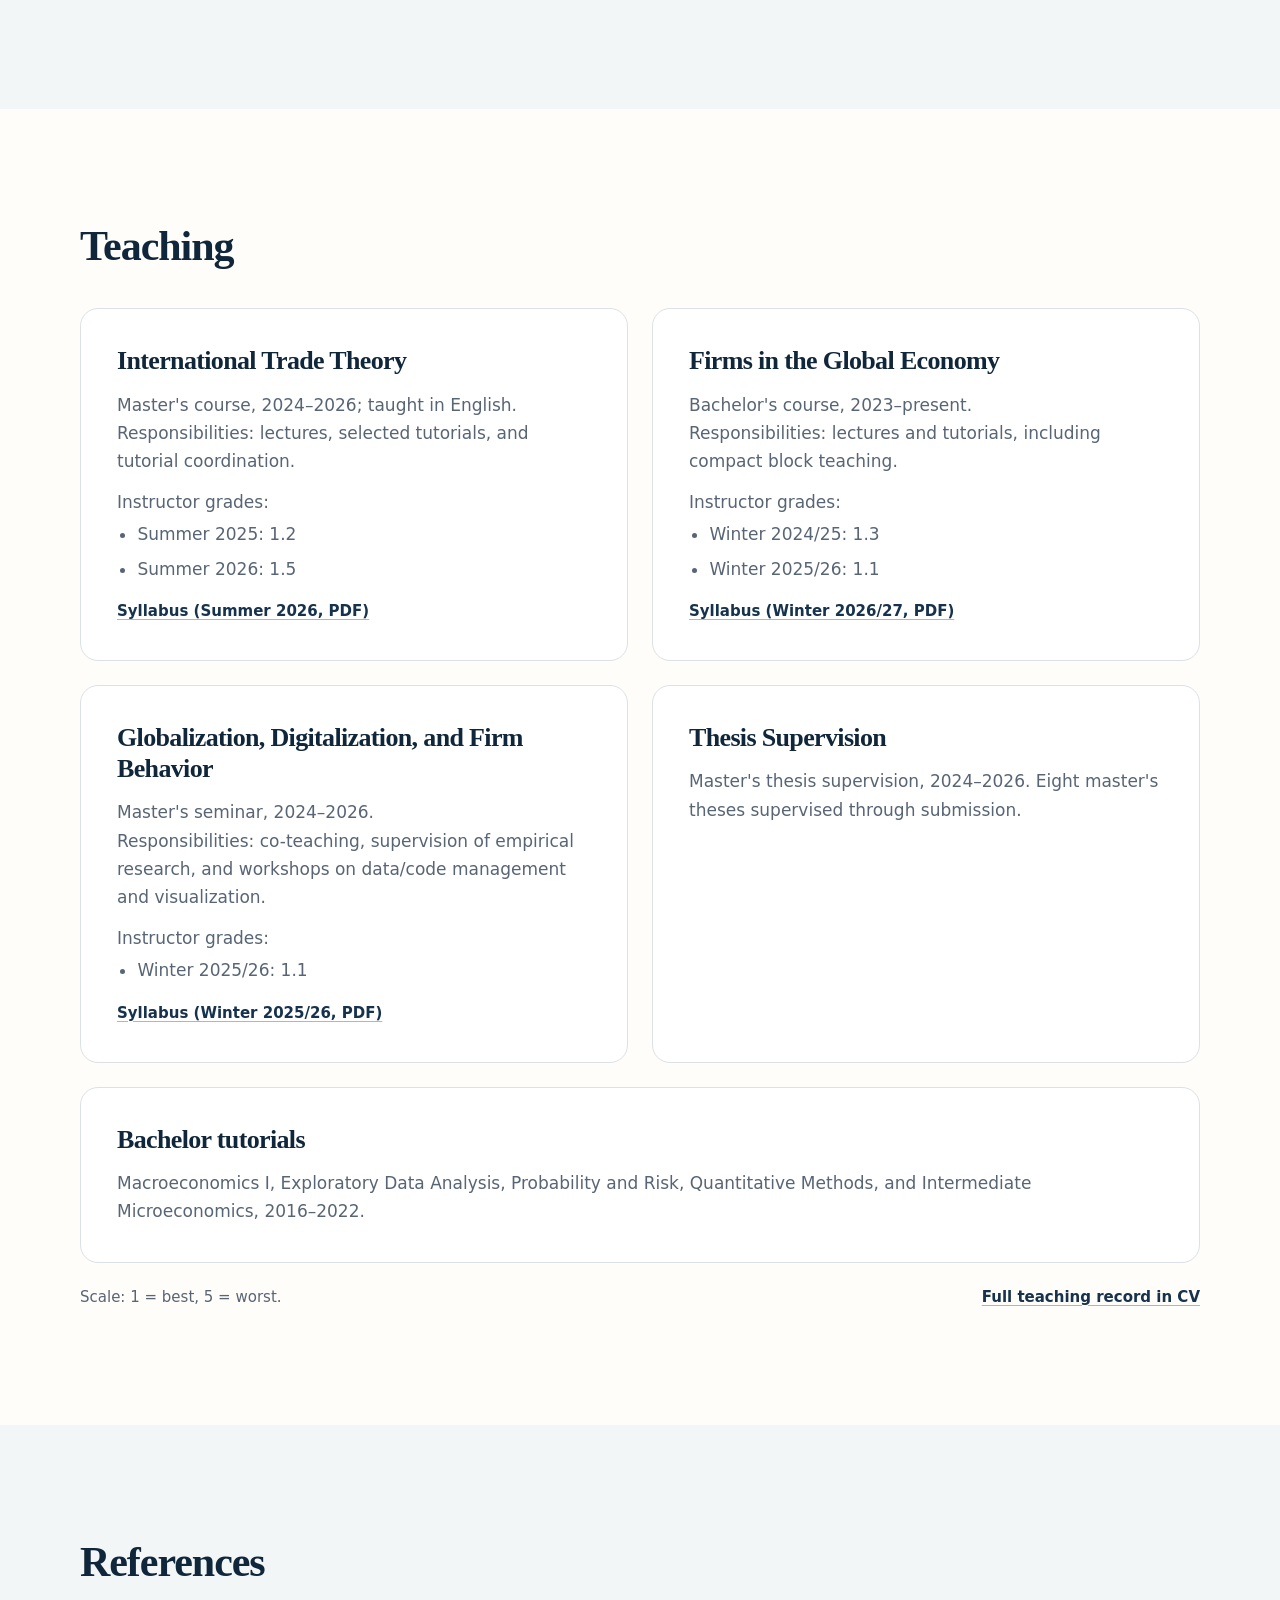
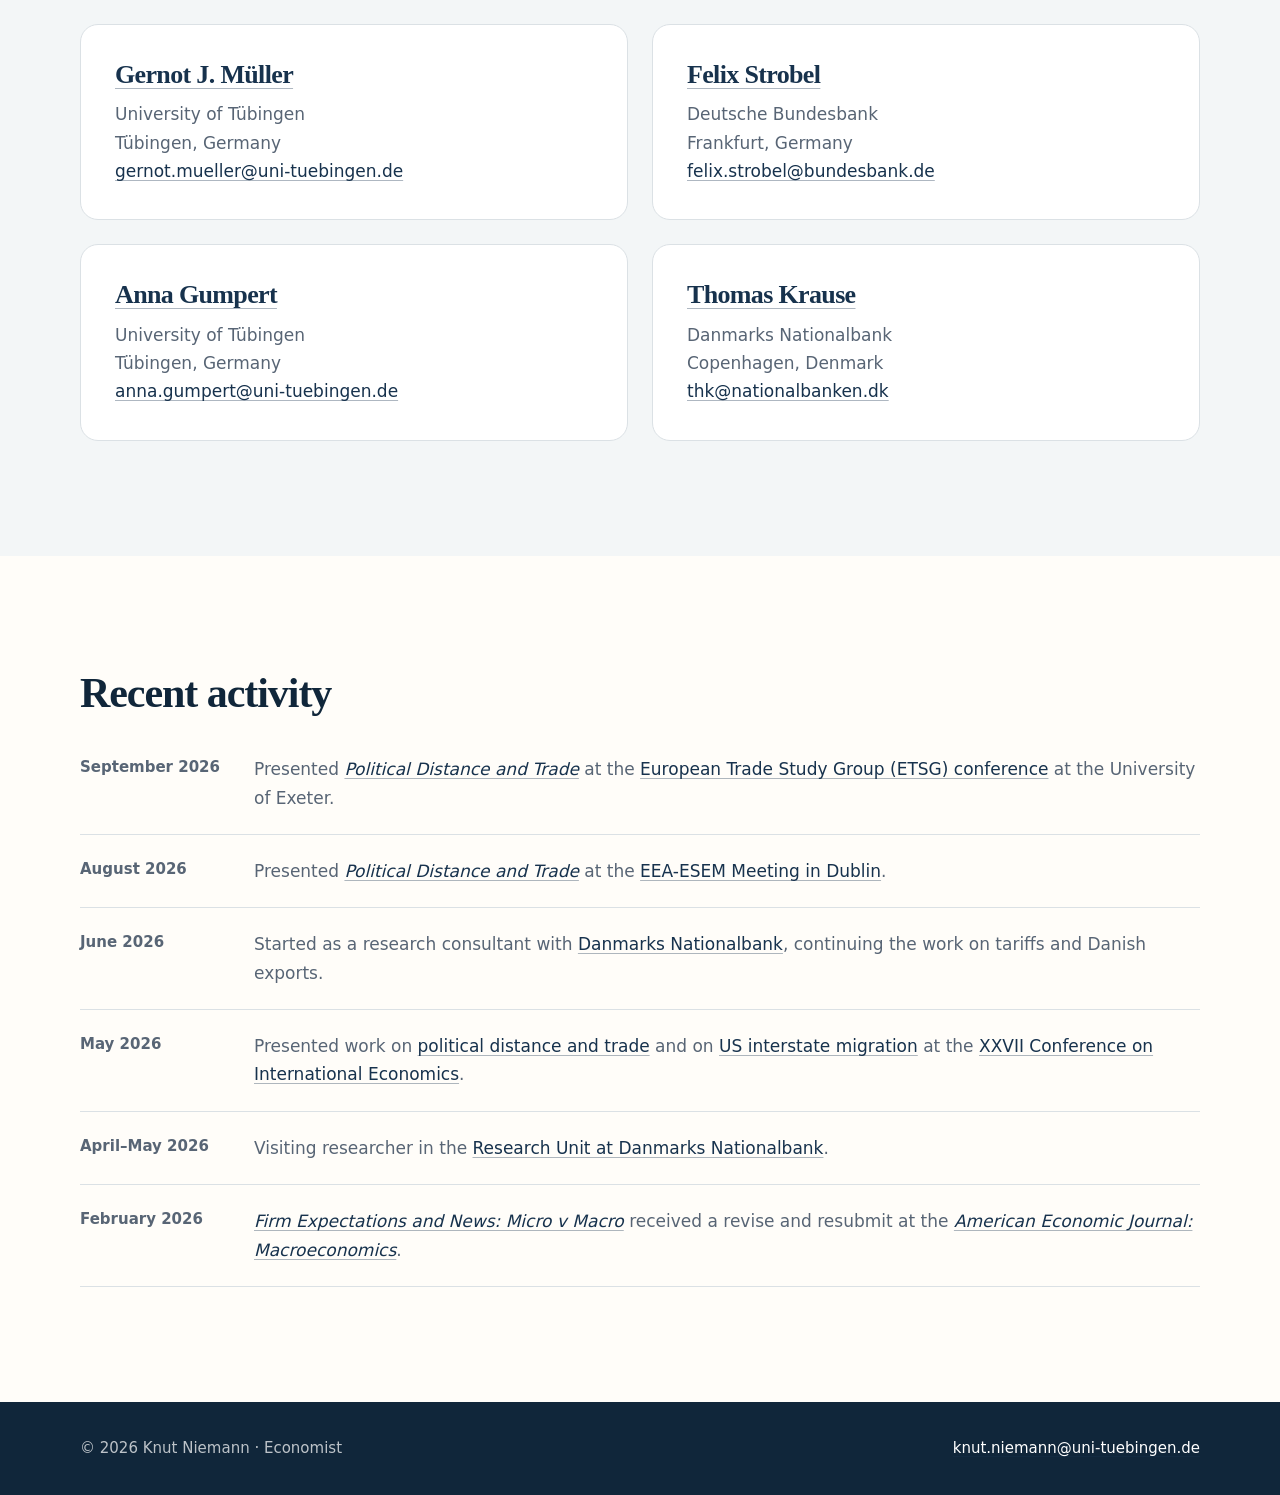
==== commit 334c1a0b: "Update CV, research fields, and instructor evaluations" ====
--- a/index.html
+++ b/index.html
@@ -3,11 +3,11 @@
 <head>
   <meta charset="utf-8">
   <meta name="viewport" content="width=device-width, initial-scale=1">
-  <meta name="description" content="Knut Niemann is an economist on the 2026/27 academic job market, working on international economics, applied microeconomics, and expectation formation.">
+  <meta name="description" content="Knut Niemann is an economist on the 2026/27 academic job market, working on international economics, expectation formation, and political economy.">
   <meta name="author" content="Knut Niemann">
   <meta name="theme-color" content="#17324d">
   <meta property="og:title" content="Knut Niemann — Economist">
-  <meta property="og:description" content="Research in international economics, applied microeconomics, and expectation formation.">
+  <meta property="og:description" content="Research in international economics, expectation formation, and political economy.">
   <meta property="og:type" content="website">
   <meta property="og:url" content="https://knutniemann.github.io/">
   <meta property="og:image" content="https://knutniemann.github.io/assets/portrait.jpg">
@@ -67,7 +67,7 @@
           <h1>Knut Niemann</h1>
           <p class="lead">I study how political and informational frictions shape trade, migration, and firms’ expectations.</p>
           <dl class="hero-details">
-            <div><dt>Fields</dt><dd>International Economics · Applied Microeconomics · Expectation Formation</dd></div>
+            <div><dt>Fields</dt><dd>International Economics · Expectation Formation · Political Economy</dd></div>
             <div><dt>Job market paper</dt><dd><a href="files/Political_Distance_and_Trade.pdf">Political Distance and Trade</a></dd></div>
             <div><dt>Curriculum vitae</dt><dd><a href="files/Knut_Niemann_CV.pdf">View CV (PDF)</a></dd></div>
           </dl>
@@ -198,29 +198,29 @@
           <article class="teaching-card">
             <h3>International Trade Theory</h3>
             <p>Master's course, 2024–2026; taught in English.<br>Responsibilities: lectures, selected tutorials, and tutorial coordination.</p>
-            <p class="evaluation-label">Mean course / instructor ratings:</p>
+            <p class="evaluation-label">Instructor grades:</p>
             <ul class="evaluation-results">
-              <li>Summer 2025: 1.6 / 1.2 <span class="evaluation-context">(9 responses; 45% response rate)</span></li>
-              <li>Summer 2026: 1.7 / 1.5 <span class="evaluation-context">(10 responses; 66.7% response rate)</span></li>
+              <li>Summer 2025: 1.2</li>
+              <li>Summer 2026: 1.5</li>
             </ul>
             <p class="course-material"><a href="files/E421____International_Trade_Theory_ST_2026-62.pdf">Syllabus (Summer 2026, PDF)</a></p>
           </article>
           <article class="teaching-card">
             <h3>Firms in the Global Economy</h3>
             <p>Bachelor's course, 2023–present.<br>Responsibilities: lectures and tutorials, including compact block teaching.</p>
-            <p class="evaluation-label">Mean course / instructor ratings:</p>
+            <p class="evaluation-label">Instructor grades:</p>
             <ul class="evaluation-results">
-              <li>Winter 2024/25: 2.0 / 1.3 <span class="evaluation-context">(12 responses; 30% response rate)</span></li>
-              <li>Winter 2025/26: 1.6 / 1.1 <span class="evaluation-context">(14 responses; 46.7% response rate)</span></li>
+              <li>Winter 2024/25: 1.3</li>
+              <li>Winter 2025/26: 1.1</li>
             </ul>
             <p class="course-material"><a href="files/E323____Firms_in_the_Global_Economy_WT_2627-2.pdf">Syllabus (Winter 2026/27, PDF)</a></p>
           </article>
           <article class="teaching-card">
             <h3>Globalization, Digitalization, and Firm Behavior</h3>
             <p>Master's seminar, 2024–2026.<br>Responsibilities: co-teaching, supervision of empirical research, and workshops on data/code management and visualization.</p>
-            <p class="evaluation-label">Mean course / instructor ratings:</p>
+            <p class="evaluation-label">Instructor grades:</p>
             <ul class="evaluation-results">
-              <li>Winter 2025/26: 1.2 / 1.1 <span class="evaluation-context">(9 responses; 90% response rate)</span></li>
+              <li>Winter 2025/26: 1.1</li>
             </ul>
             <p class="course-material"><a href="files/E520_Master_Seminar_WT_2526-23.pdf">Syllabus (Winter 2025/26, PDF)</a></p>
           </article>
@@ -234,7 +234,7 @@
           </article>
         </div>
         <div class="teaching-footer">
-          <p>Evaluation scale: 1 = very good; 5 = insufficient.</p>
+          <p>Scale: 1 = best, 5 = worst.</p>
           <a href="files/Knut_Niemann_CV.pdf">Full teaching record in CV</a>
         </div>
       </div>
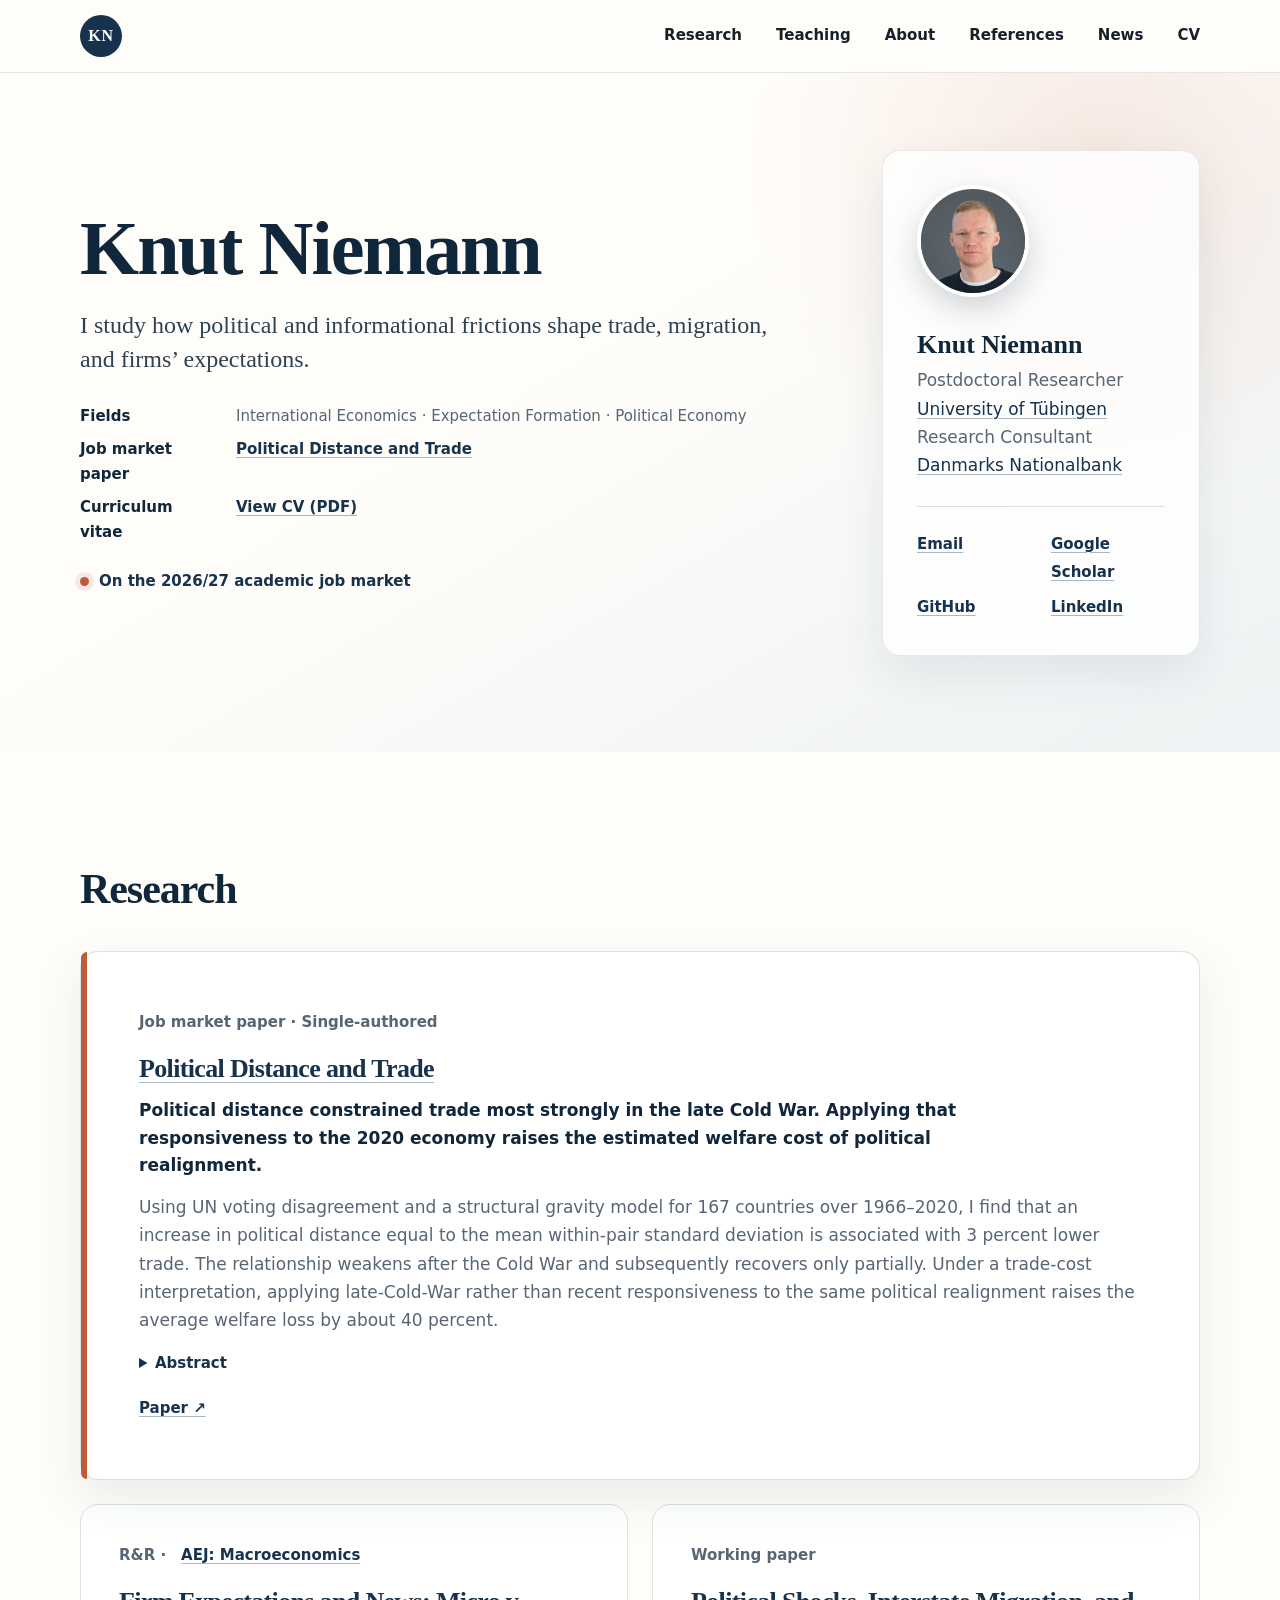
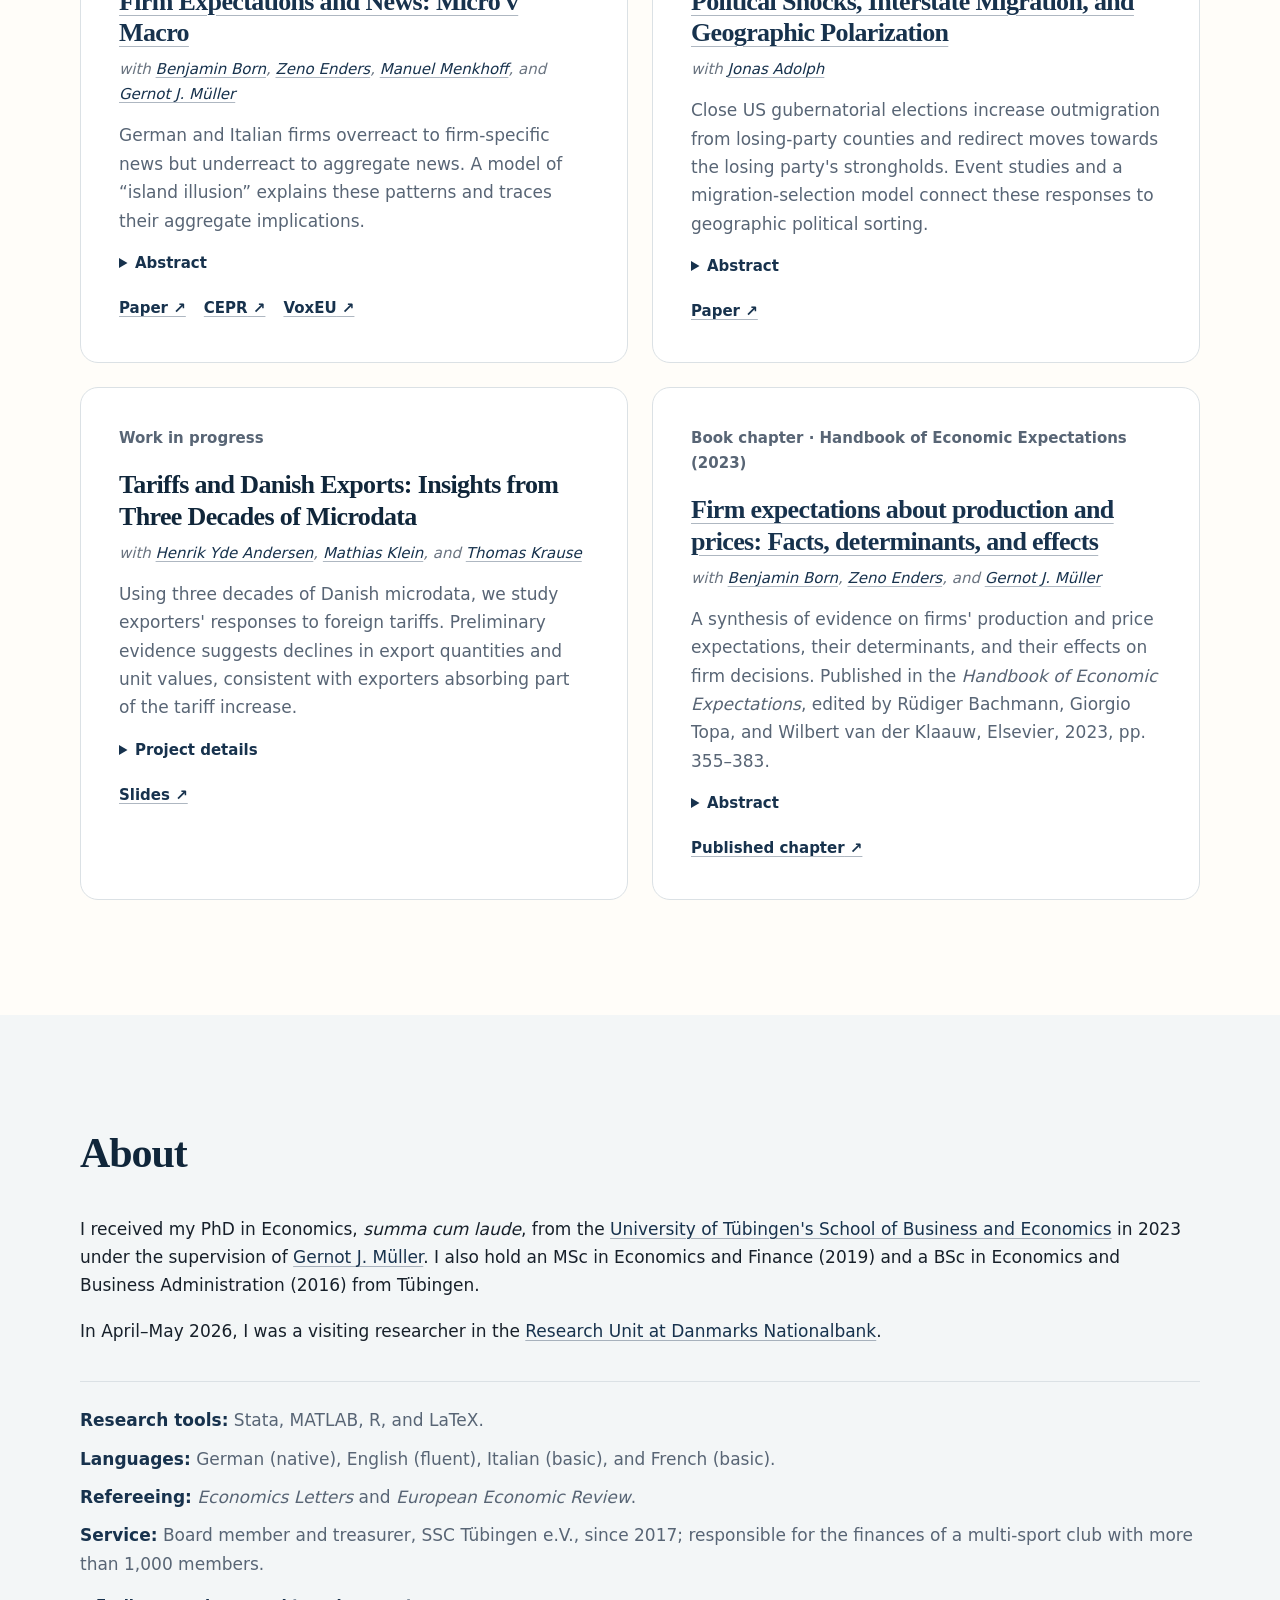
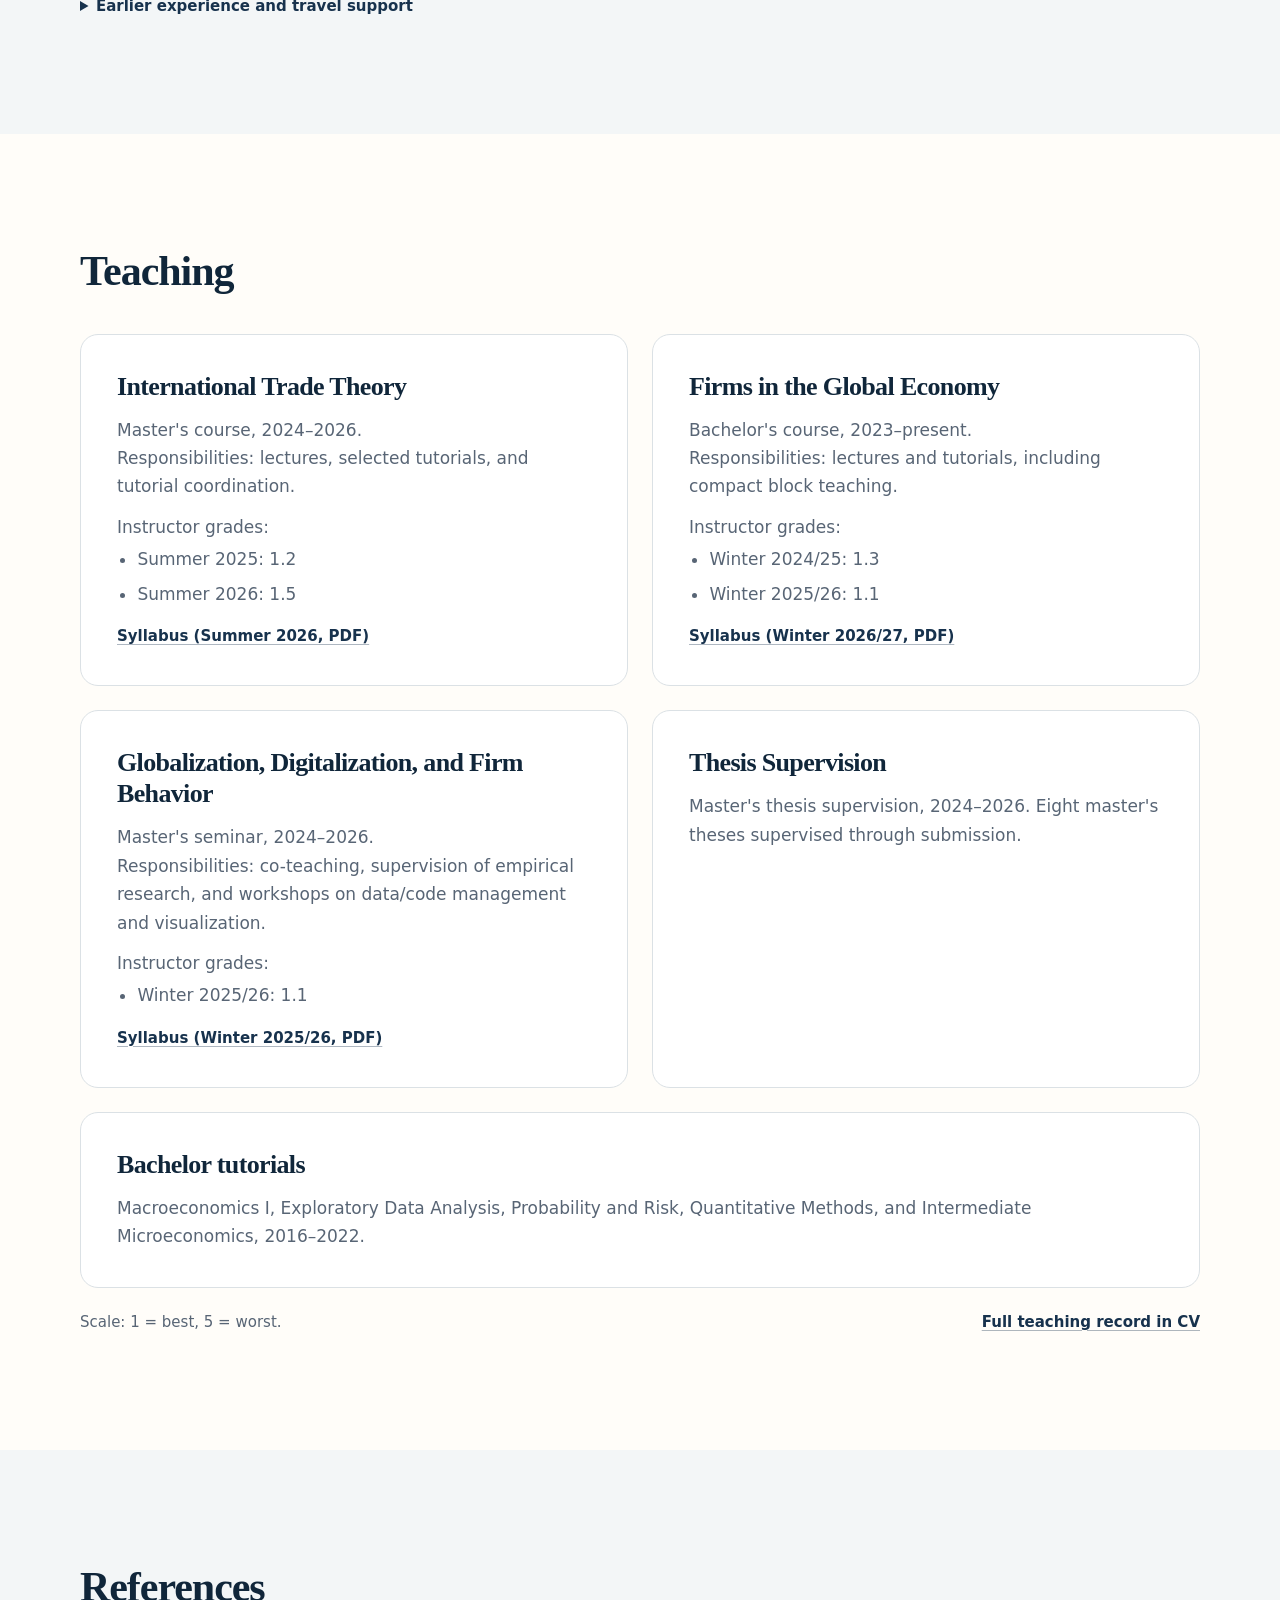
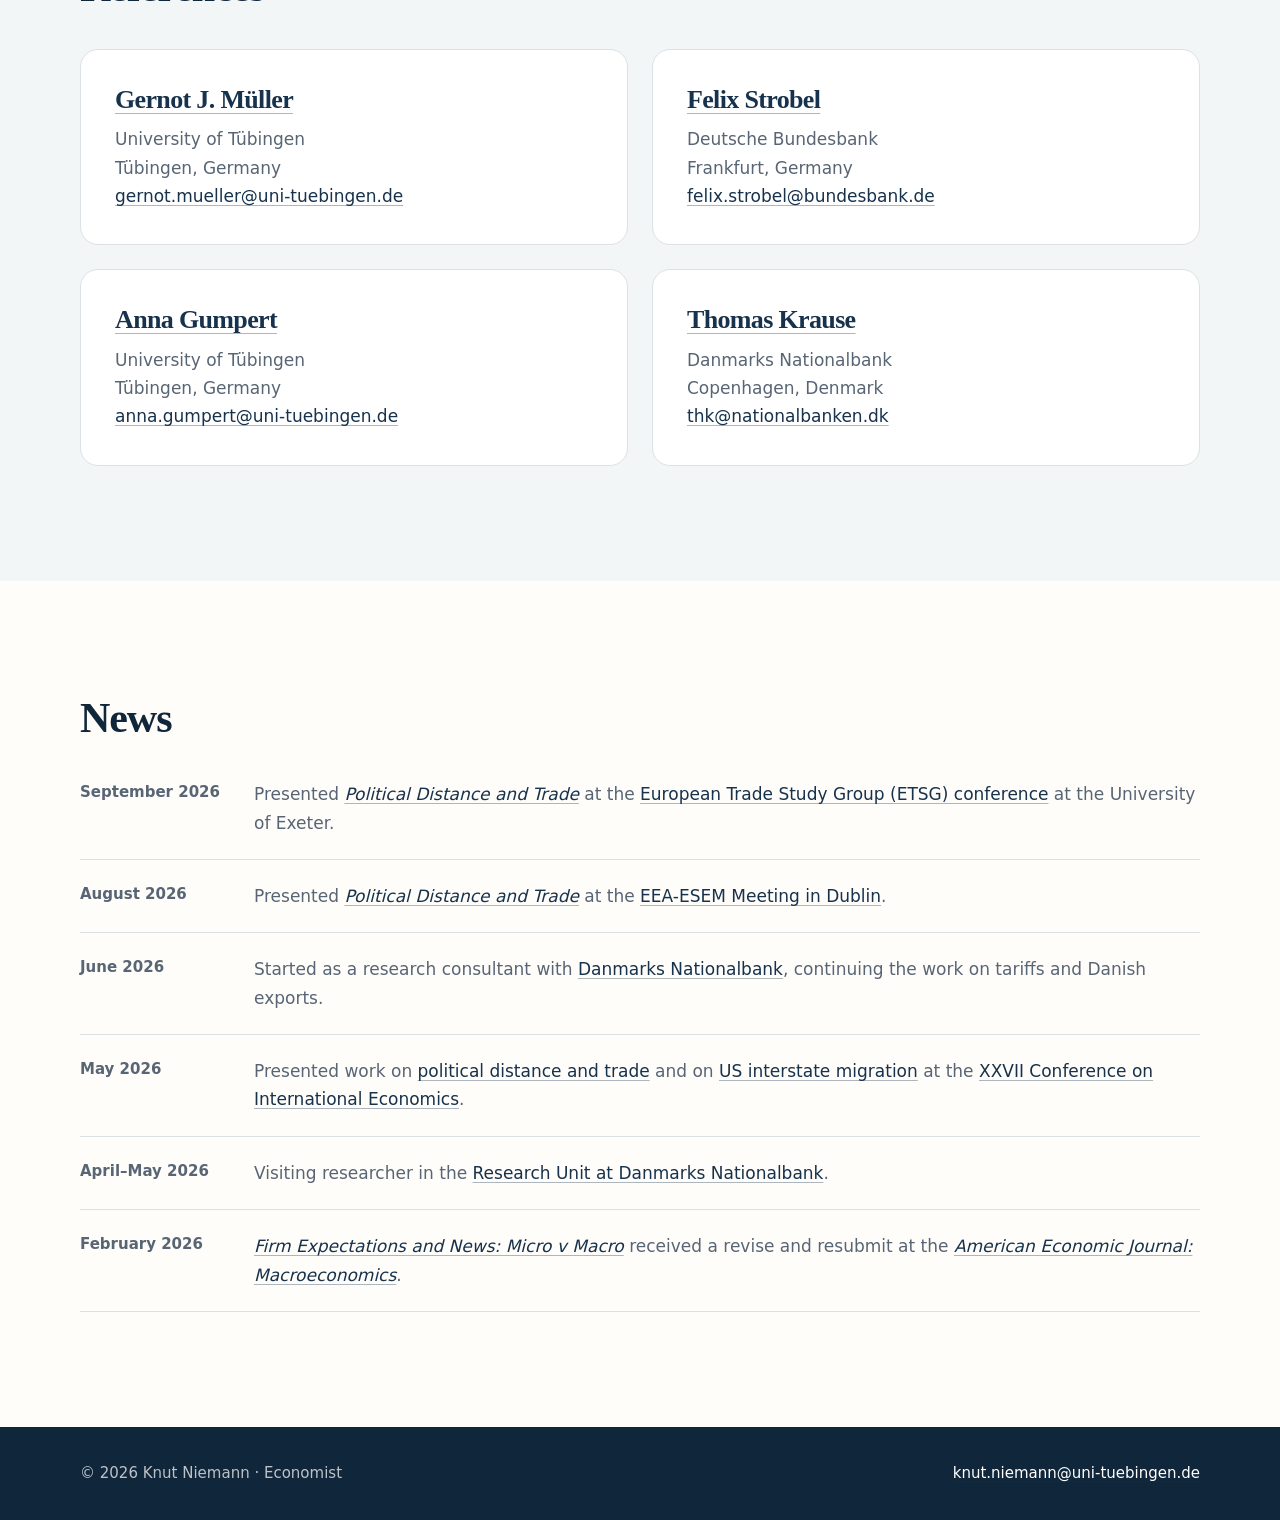
==== commit dbdbed95: "Align News heading and teaching details; identify handbook chapter" ====
--- a/index.html
+++ b/index.html
@@ -146,7 +146,7 @@
             <div class="paper-links"><a href="files/Tariffs_and_Danish_Exports_Slides.pdf">Slides</a></div>
           </article>
           <article class="paper">
-            <div class="paper-meta">Published</div>
+            <div class="paper-meta">Book chapter · Handbook of Economic Expectations (2023)</div>
             <h3><a href="https://www.sciencedirect.com/science/chapter/edited-volume/abs/pii/B9780128229279000197">Firm expectations about production and prices: Facts, determinants, and effects</a></h3>
             <p class="coauthors">with <a href="https://www.benjaminborn.de/">Benjamin Born</a>, <a href="https://www.awi.uni-heidelberg.de/de/professuren/wirtschaftspolitik/team/prof-dr-zeno-enders">Zeno Enders</a>, and <a href="https://sites.google.com/site/muellergernot">Gernot J. Müller</a></p>
             <p>A synthesis of evidence on firms' production and price expectations, their determinants, and their effects on firm decisions. Published in the <em>Handbook of Economic Expectations</em>, edited by Rüdiger Bachmann, Giorgio Topa, and Wilbert van der Klaauw, Elsevier, 2023, pp. 355–383.</p>
@@ -197,7 +197,7 @@
         <div class="teaching-grid">
           <article class="teaching-card">
             <h3>International Trade Theory</h3>
-            <p>Master's course, 2024–2026; taught in English.<br>Responsibilities: lectures, selected tutorials, and tutorial coordination.</p>
+            <p>Master's course, 2024–2026.<br>Responsibilities: lectures, selected tutorials, and tutorial coordination.</p>
             <p class="evaluation-label">Instructor grades:</p>
             <ul class="evaluation-results">
               <li>Summer 2025: 1.2</li>
@@ -269,7 +269,7 @@
     <section class="section" id="news">
       <div class="shell news-layout">
         <div class="section-heading">
-          <h2>Recent activity</h2>
+          <h2>News</h2>
         </div>
         <ol class="timeline">
           <li><time datetime="2026-09">September 2026</time><p>Presented <a href="files/Political_Distance_and_Trade.pdf"><em>Political Distance and Trade</em></a> at the <a href="https://etsg.org/conferences/etsg-2026-exeter/">European Trade Study Group (ETSG) conference</a> at the University of Exeter.</p></li>
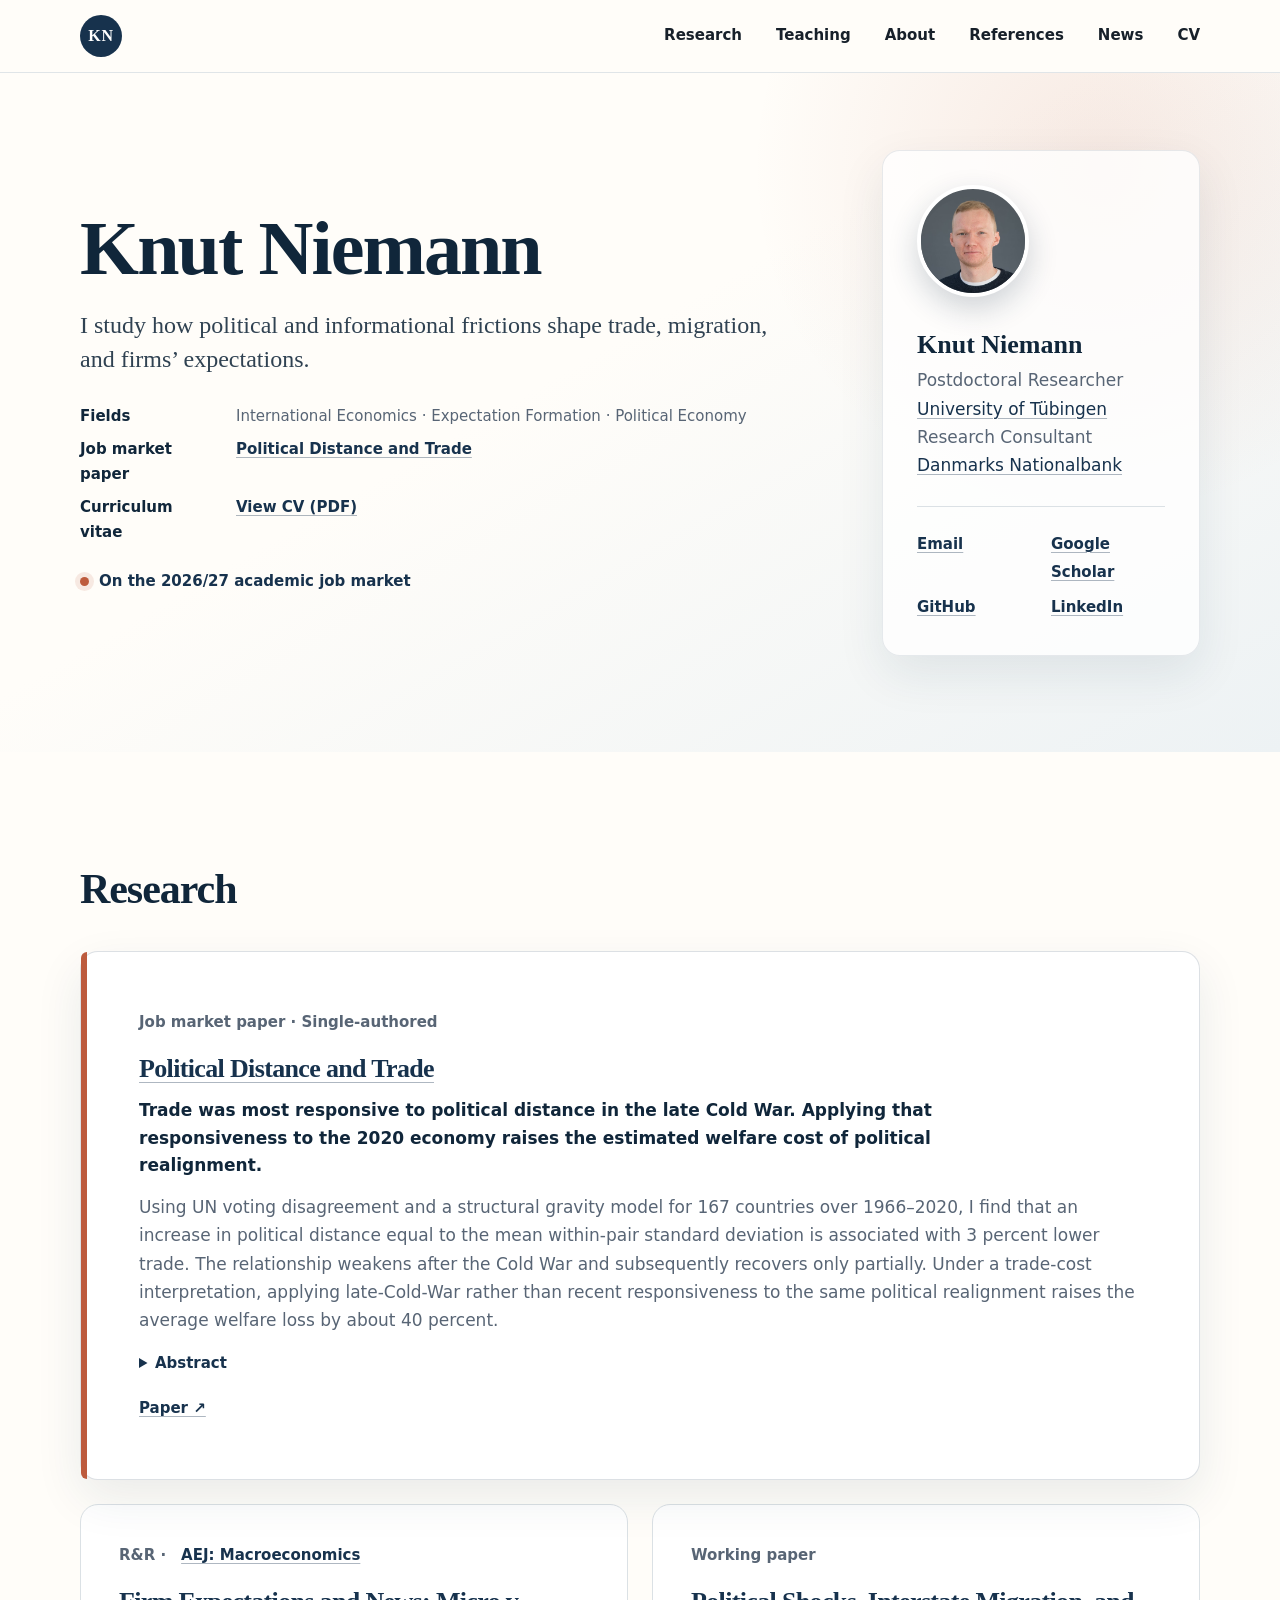
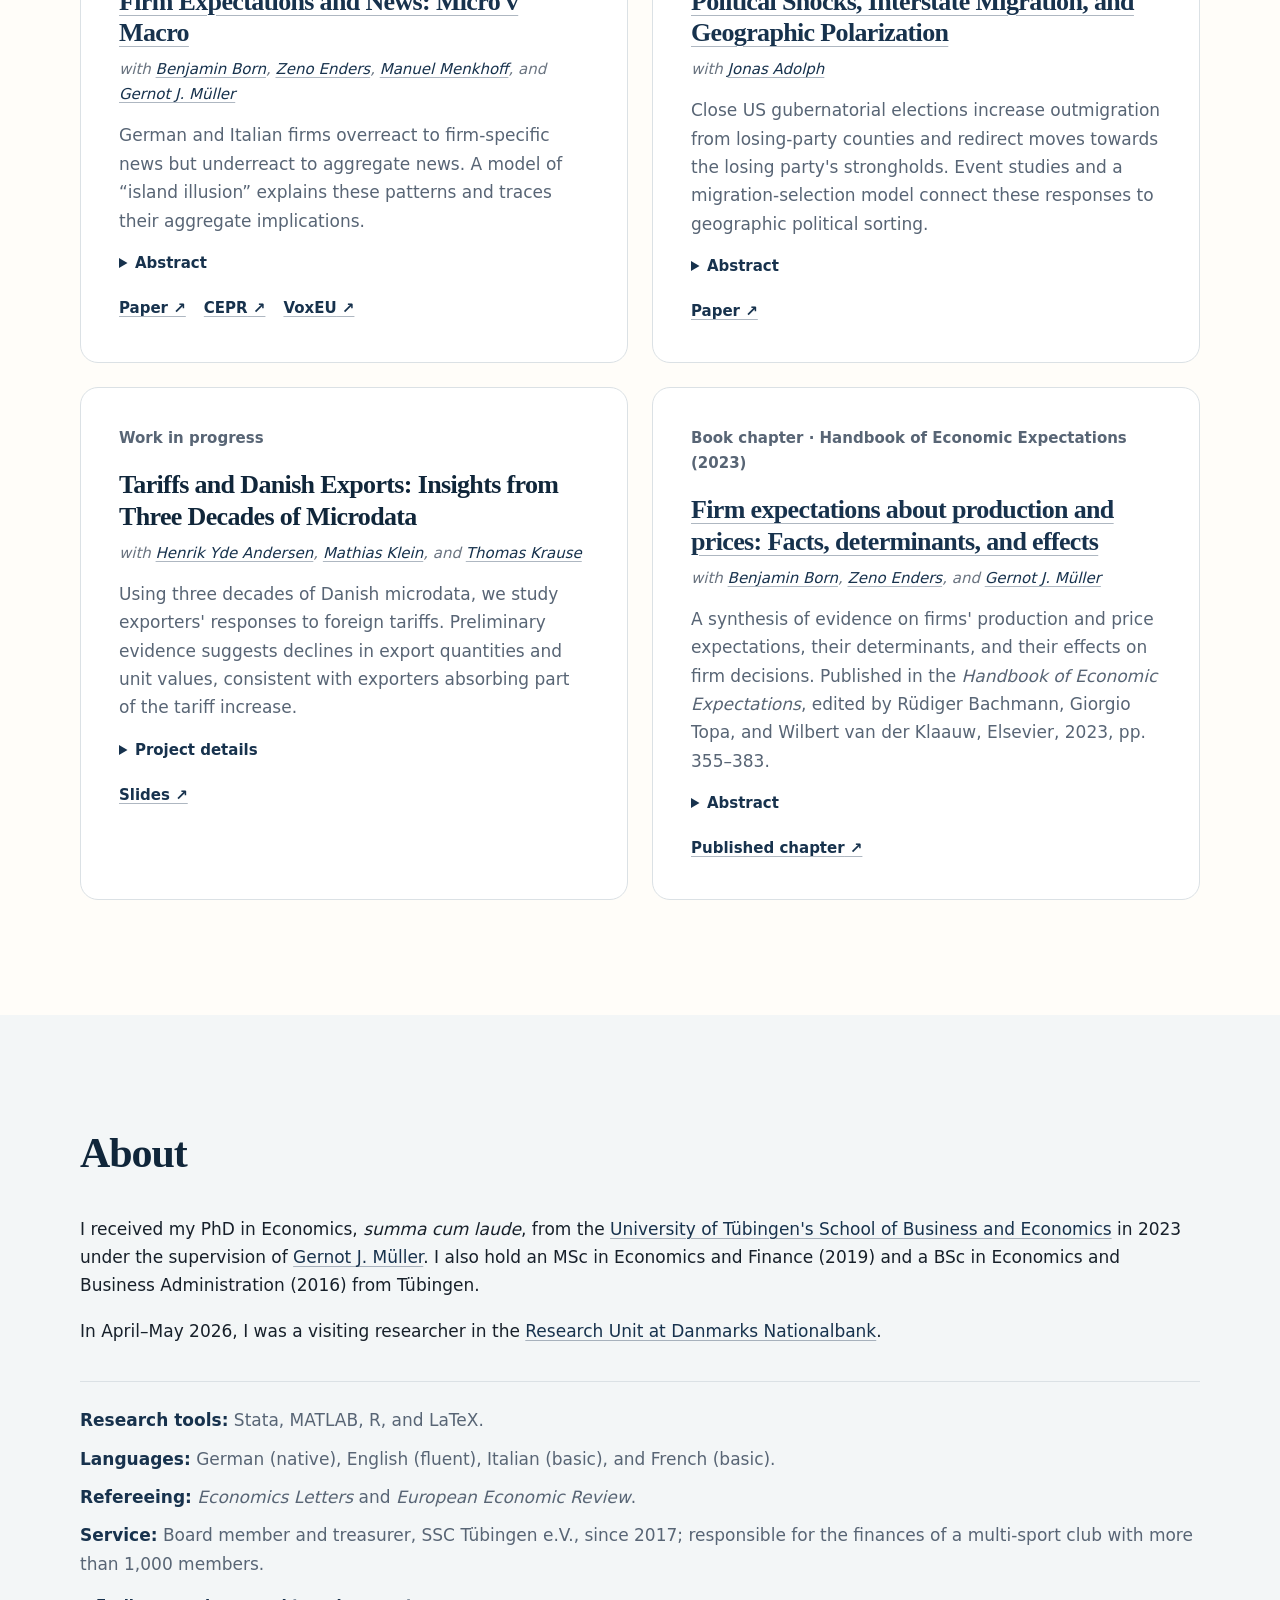
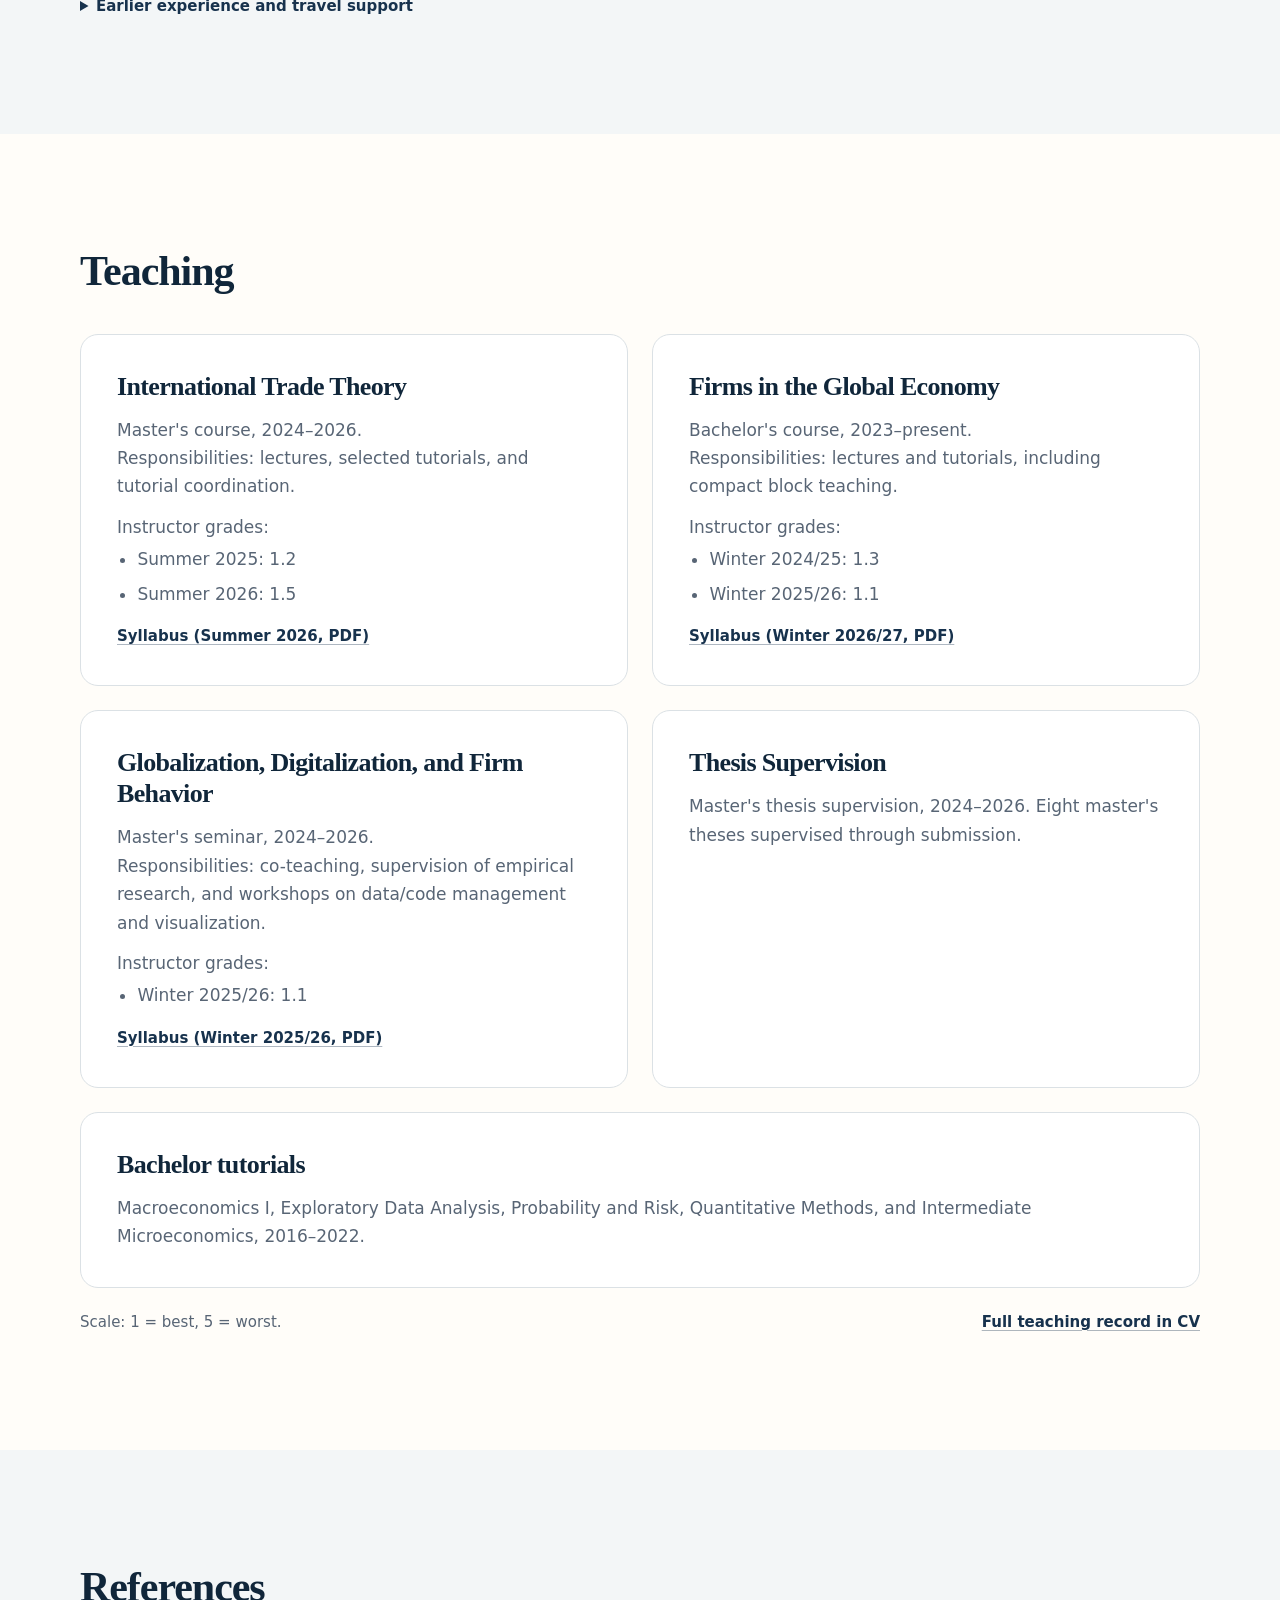
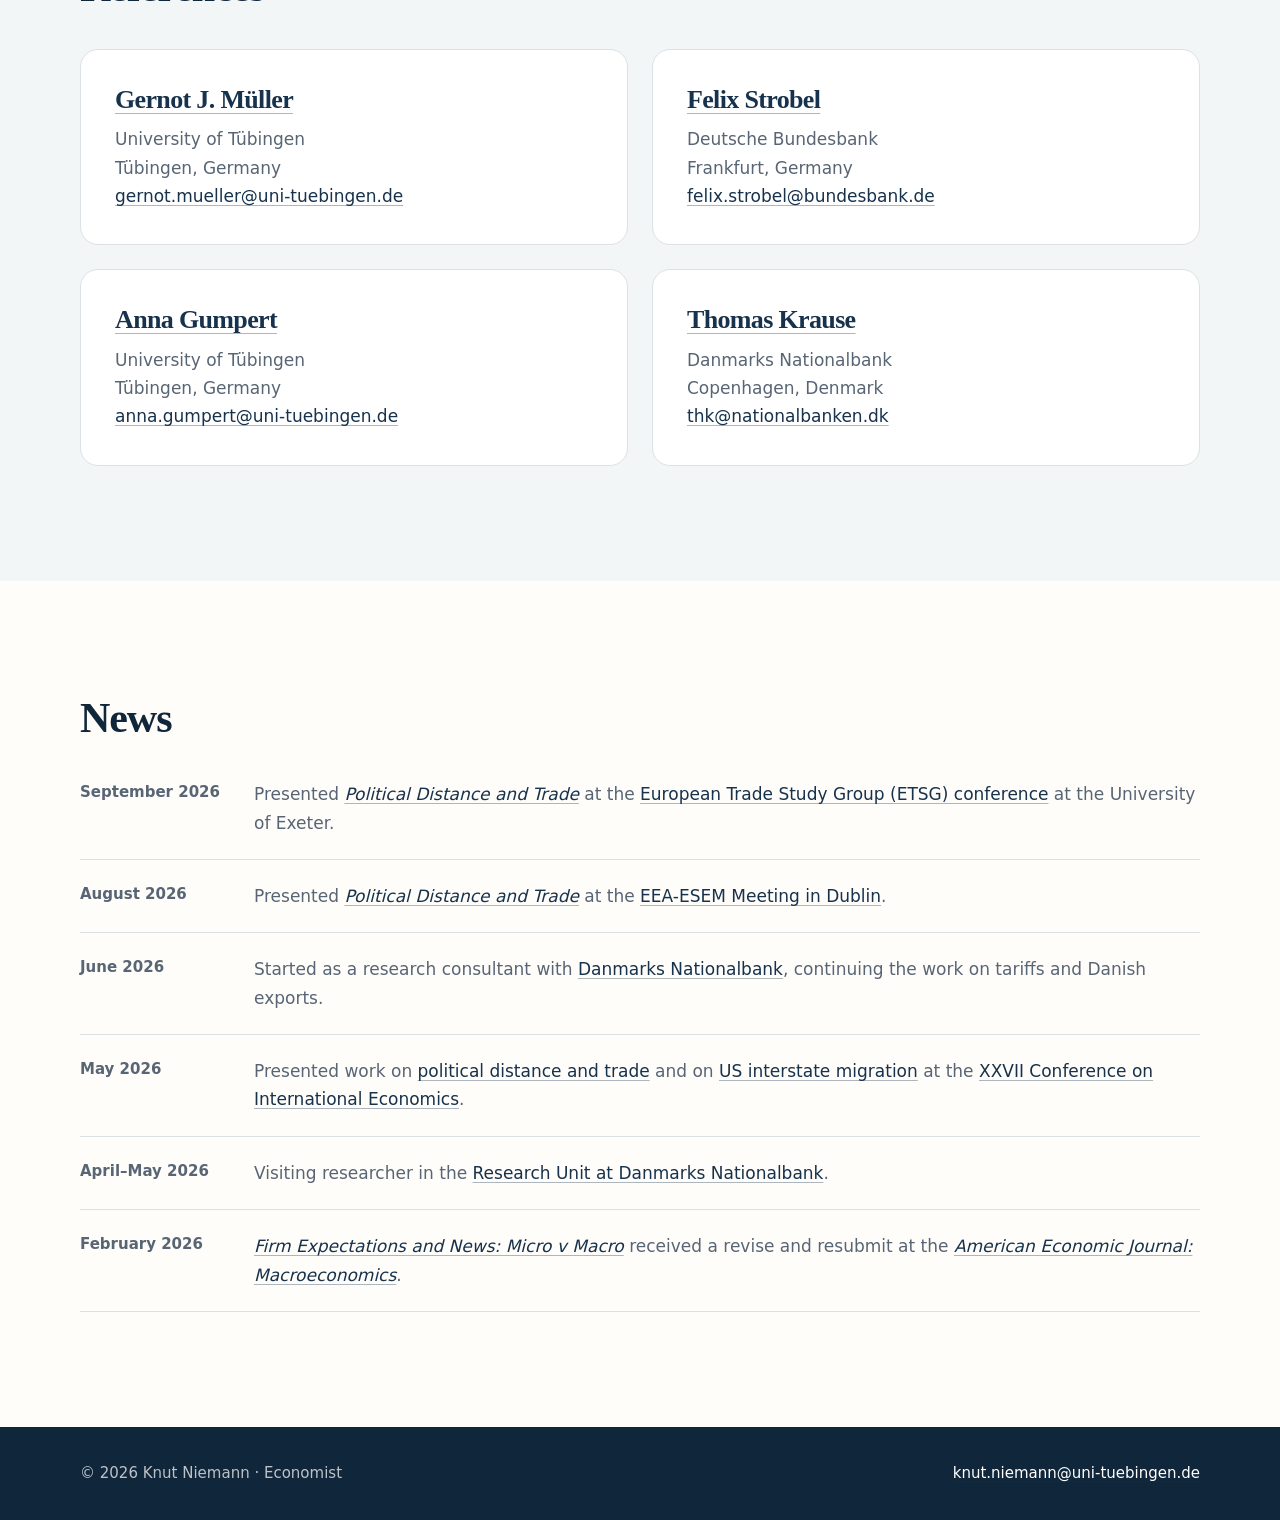
==== commit 56cc44c6: "Publish 13 November 2026 job-market paper" ====
--- a/index.html
+++ b/index.html
@@ -97,11 +97,11 @@
         <article class="paper paper-featured">
           <div class="paper-meta">Job market paper · Single-authored</div>
           <h3><a href="files/Political_Distance_and_Trade.pdf">Political Distance and Trade</a></h3>
-          <p class="paper-result">Political distance constrained trade most strongly in the late Cold War. Applying that responsiveness to the 2020 economy raises the estimated welfare cost of political realignment.</p>
+          <p class="paper-result">Trade was most responsive to political distance in the late Cold War. Applying that responsiveness to the 2020 economy raises the estimated welfare cost of political realignment.</p>
           <p>Using UN voting disagreement and a structural gravity model for 167 countries over 1966–2020, I find that an increase in political distance equal to the mean within-pair standard deviation is associated with 3 percent lower trade. The relationship weakens after the Cold War and subsequently recovers only partially. Under a trade-cost interpretation, applying late-Cold-War rather than recent responsiveness to the same political realignment raises the average welfare loss by about 40 percent.</p>
           <details class="paper-abstract">
             <summary>Abstract</summary>
-            <p>Amid geopolitical tensions, I quantify how much political distance reduces trade and whether it depends on the geopolitical environment. Measuring political distance by UN General Assembly voting disagreement, I estimate a structural gravity model for 167 countries over 1966–2020. A one-standard-deviation increase in political distance within a country pair is associated with 3 percent lower trade, a quarter of a regional trade agreement's effect. This response is delayed rather than anticipatory, consistent with a causal interpretation. The responsiveness peaked in the late Cold War, was weak and insignificant during 1995–2007, and strengthened again by 2016–2020 without reaching its peak. Under a trade-cost interpretation, I assess the welfare effects of continued political realignment by imposing 1962 political distances in 2020. This brings some countries closer and pushes others apart. With 2016–2020 trade responsiveness, average welfare is half a percent lower; all else equal, late-Cold-War responsiveness increases the loss by almost half.</p>
+            <p>I quantify how trade responds to political distance across geopolitical environments and what this variation implies for the welfare effects of political realignment. Using UN General Assembly voting disagreement, I estimate a structural gravity model of manufacturing trade for 167 countries over 1966–2020. A one-standard-deviation increase in political distance within a country pair is associated with 3 percent lower trade, a quarter of a regional trade agreement’s effect. Trade subsequently declines; prior declines lack robust support. The responsiveness peaked in the Cold War, was weak and insignificant during 1995–2007, and strengthened again by 2016–2020 without reaching its peak. Under a trade-cost interpretation, I assess the welfare effects of political realignment by imposing 1962 political distances in 2020. This brings some countries closer and pushes others apart. The average welfare loss is half a percent under 2016–2020 trade responsiveness, but 40 percent larger under Cold-War responsiveness.</p>
           </details>
           <div class="paper-links">
             <a href="files/Political_Distance_and_Trade.pdf">Paper</a>
